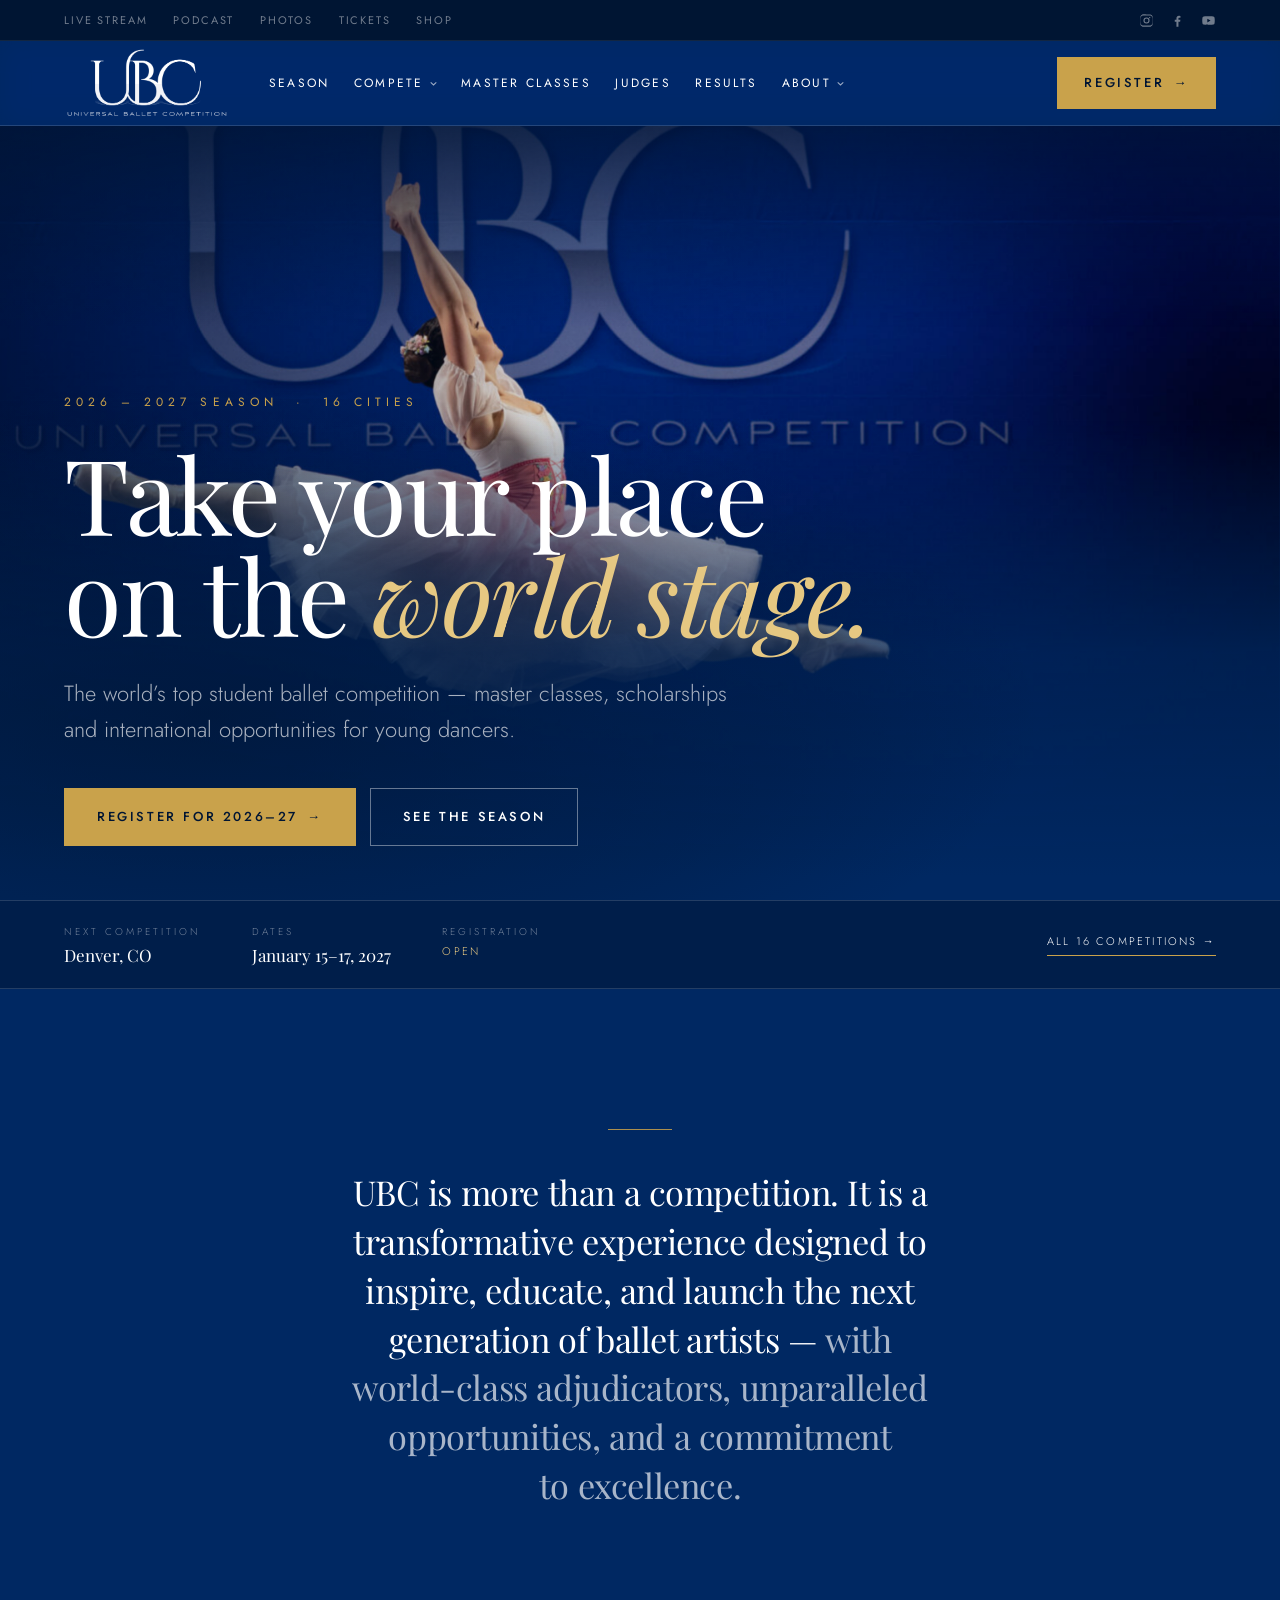
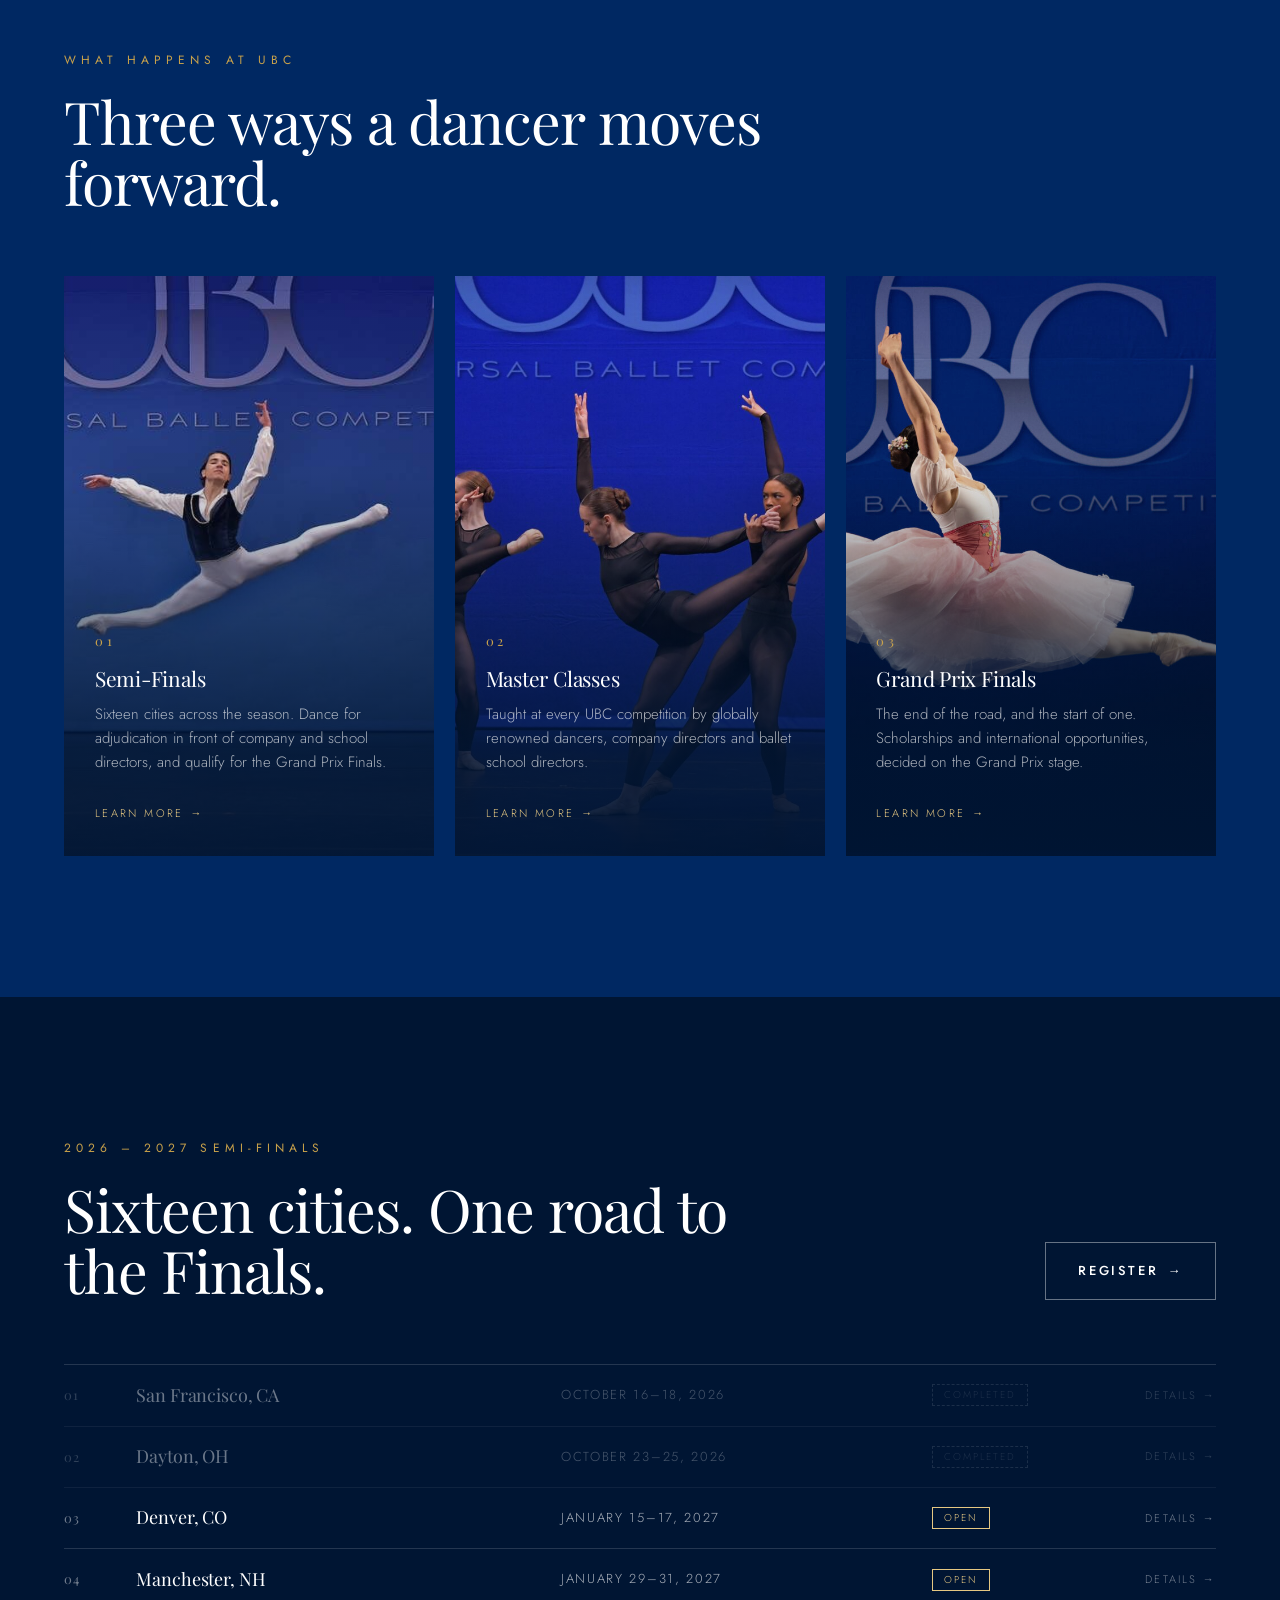
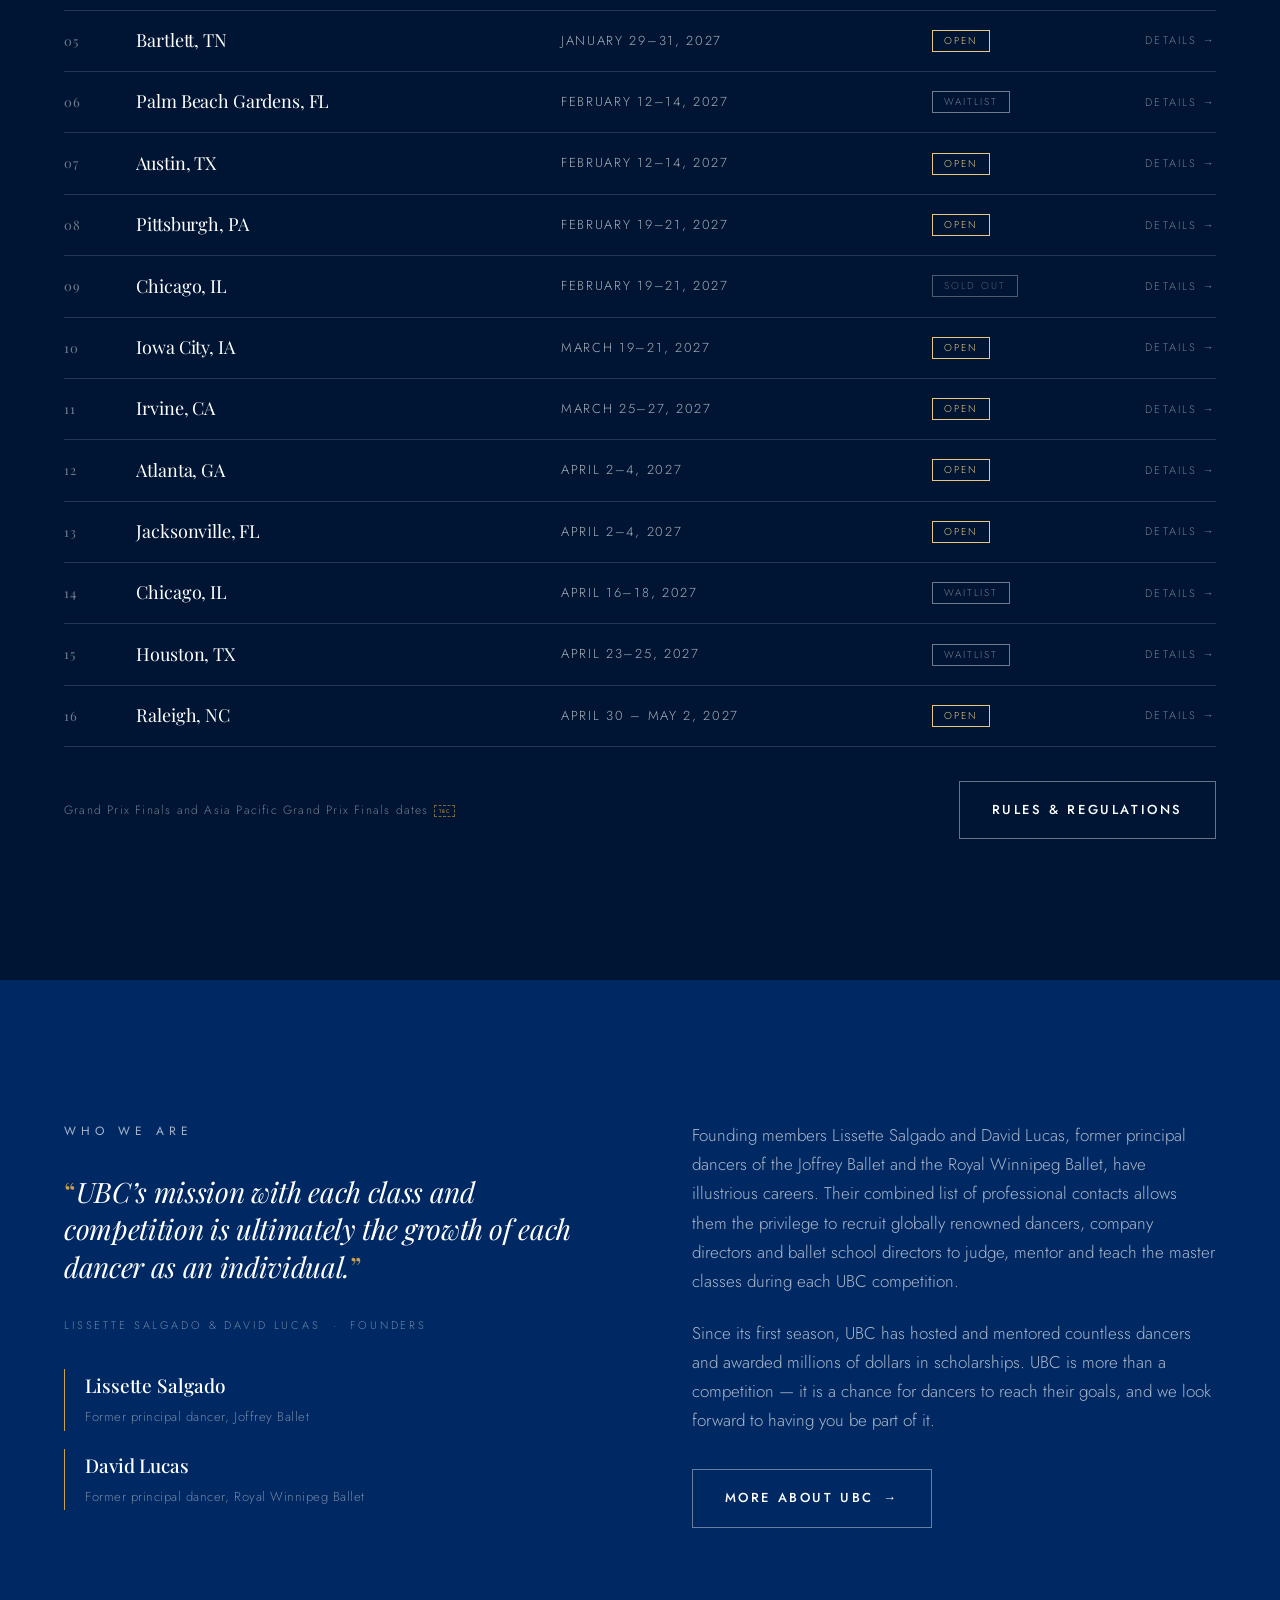
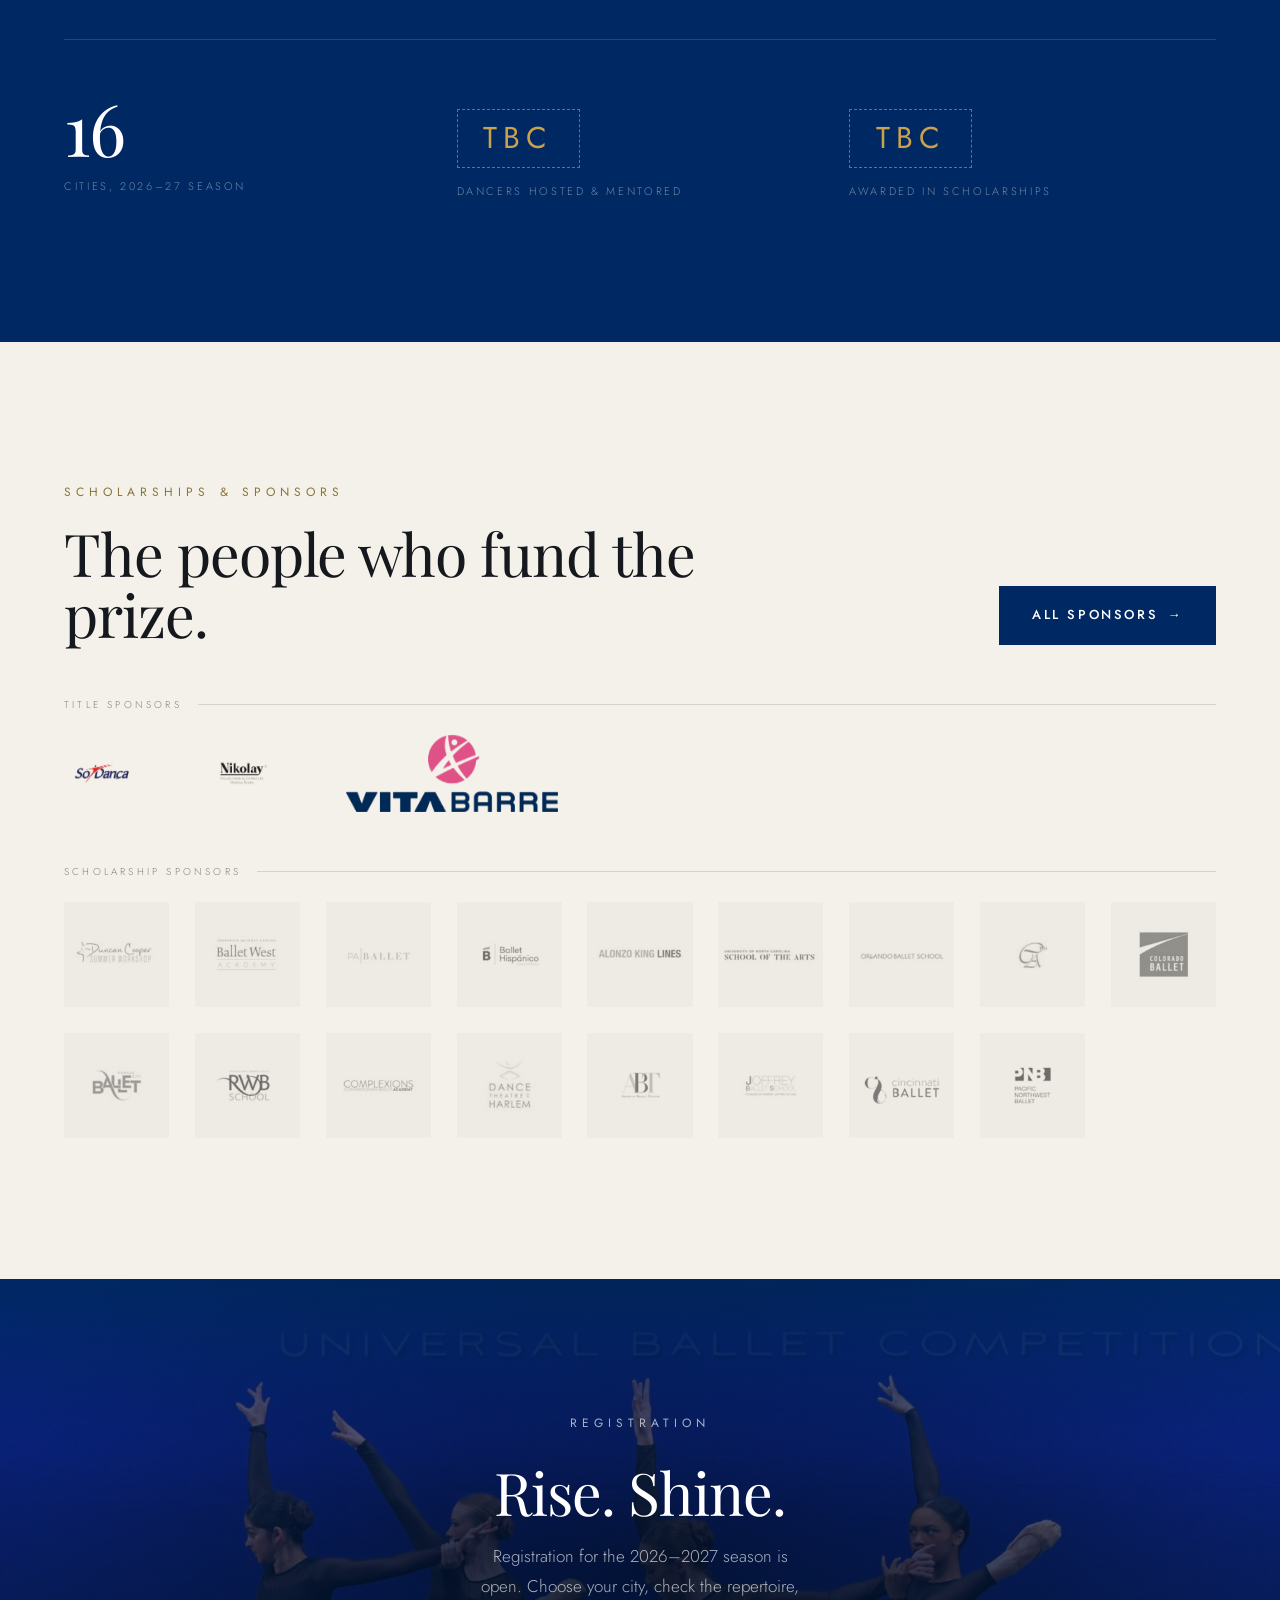
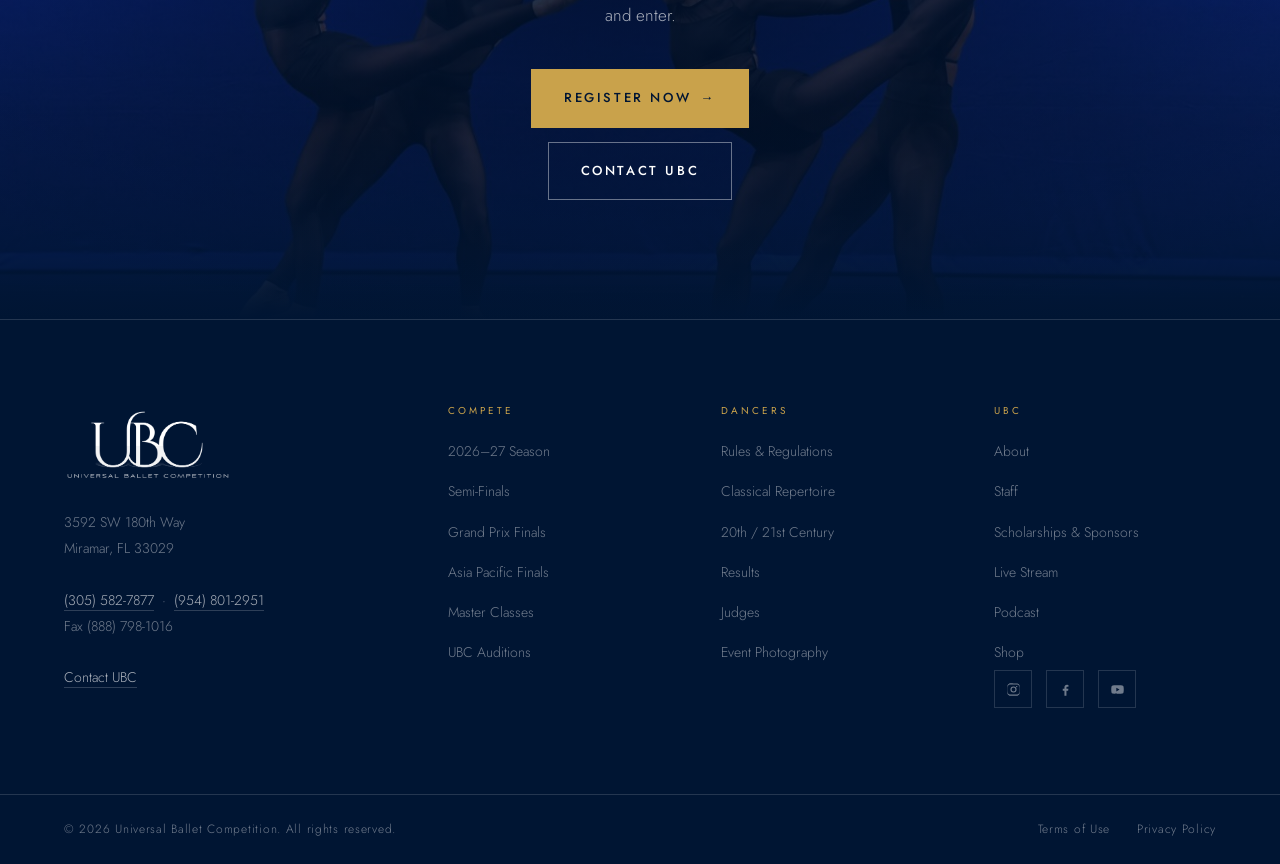
==== index.html @ 2d4ae0b5 "Rebuild the UBC landing page as a navy-ground editorial study Ground the page in UBC's own #002862 s" ====
<!DOCTYPE html>
<html lang="en">
<head>
<meta charset="utf-8">
<meta name="viewport" content="width=device-width, initial-scale=1">
<title>Universal Ballet Competition — The World Stage, at Student Age</title>
<meta name="description" content="The world's top student ballet competition. Master classes, scholarships and international opportunities for young dancers. 16 cities, 2026–2027 season.">
<link rel="icon" href="assets/img/logo-blue.png">
<link rel="preconnect" href="https://fonts.googleapis.com">
<link rel="preconnect" href="https://fonts.gstatic.com" crossorigin>
<link href="https://fonts.googleapis.com/css2?family=Playfair+Display:ital,wght@0,400;0,500;0,600;1,400;1,500&family=Jost:wght@300;400;500&display=swap" rel="stylesheet">
<style>
/* ──────────────────────────────────────────────────────────────
   UNIVERSAL BALLET COMPETITION — landing page, redesign study
   Ground colour #002862 is measured from UBC's own assets:
   their markup, their OG image, and the logo PNG's own pixels.
   ────────────────────────────────────────────────────────────── */

:root{
  --navy:        #002862;   /* brand, measured */
  --navy-deep:   #001533;   /* scrims, footer */
  --navy-lift:   #06366f;   /* raised panels */
  --navy-line:   rgba(255,255,255,.14);
  --gold:        #c9a24b;
  --gold-bright: #e6c882;
  --paper:       #f4f1ea;
  --ink:         #15181d;
  --white:       #ffffff;
  --mist:        rgba(255,255,255,.66);
  --mist-dim:    rgba(255,255,255,.44);

  --display: "Playfair Display", Georgia, "Times New Roman", serif;
  --ui: "Jost", "Helvetica Neue", Arial, sans-serif;

  --gutter: clamp(20px, 5vw, 72px);
  --maxw: 1320px;
  --ease: cubic-bezier(.16,.68,.25,1);
}

*,*::before,*::after{ box-sizing:border-box; }
html{ scroll-behavior:smooth; -webkit-text-size-adjust:100%; }
body{
  margin:0;
  background:var(--navy);
  color:var(--white);
  font-family:var(--ui);
  font-weight:300;
  font-size:clamp(15px,.55vw + 13px,17px);
  line-height:1.72;
  -webkit-font-smoothing:antialiased;
  overflow-x:hidden;
}
img{ display:block; max-width:100%; }
a{ color:inherit; }

.wrap{ max-width:var(--maxw); margin-inline:auto; padding-inline:var(--gutter); }

.skip{
  position:absolute; left:-9999px; top:0; z-index:200;
  background:var(--gold); color:var(--navy-deep);
  padding:12px 20px; font:500 13px/1 var(--ui); letter-spacing:.14em; text-transform:uppercase;
}
.skip:focus{ left:12px; top:12px; }

/* ── shared type ─────────────────────────────────────────────── */
.eyebrow{
  font-family:var(--ui); font-weight:400;
  font-size:clamp(10px,.3vw + 9px,12px);
  letter-spacing:.42em; text-transform:uppercase;
  color:var(--gold); margin:0;
}
.eyebrow--mist{ color:var(--mist-dim); }

h1,h2,h3{ font-family:var(--display); font-weight:400; margin:0; }
h1{ font-size:clamp(44px,8.2vw,112px); line-height:.96; letter-spacing:-.022em; }
h2{ font-size:clamp(32px,4.6vw,62px); line-height:1.04; letter-spacing:-.018em; }
h3{ font-size:clamp(21px,1.6vw,28px); line-height:1.16; letter-spacing:-.01em; }

.lede{
  font-size:clamp(17px,.85vw + 14px,22px); line-height:1.6;
  color:var(--mist); font-weight:300; max-width:54ch;
}
.rule{ height:1px; background:var(--gold); width:64px; border:0; margin:0; opacity:.85; }

/* ── buttons ─────────────────────────────────────────────────── */
.btn{
  display:inline-flex; align-items:center; gap:.7em;
  font-family:var(--ui); font-weight:500;
  font-size:clamp(11px,.25vw + 10px,13px);
  letter-spacing:.2em; text-transform:uppercase;
  padding:17px 32px; text-decoration:none;
  border:1px solid transparent; border-radius:0;
  transition:background .4s var(--ease), color .4s var(--ease),
             border-color .4s var(--ease), transform .4s var(--ease);
}
.btn--gold{ background:var(--gold); color:var(--navy-deep); border-color:var(--gold); }
.btn--gold:hover{ background:var(--gold-bright); border-color:var(--gold-bright); transform:translateY(-2px); }
.btn--ghost{ background:transparent; color:var(--white); border-color:rgba(255,255,255,.4); }
.btn--ghost:hover{ border-color:var(--white); background:rgba(255,255,255,.07); transform:translateY(-2px); }
.btn--dark{ background:var(--navy); color:var(--white); border-color:var(--navy); }
.btn--dark:hover{ background:var(--navy-lift); border-color:var(--navy-lift); transform:translateY(-2px); }
.btn .arr{ transition:transform .4s var(--ease); }
.btn:hover .arr{ transform:translateX(5px); }

:focus-visible{ outline:2px solid var(--gold-bright); outline-offset:3px; }

/* ── TBC chip: an honest placeholder, not invented data ──────── */
.tbc{
  display:inline-block; font-family:var(--ui); font-weight:400;
  font-size:.42em; letter-spacing:.2em; text-transform:uppercase;
  color:var(--gold); border:1px dashed rgba(201,162,75,.6);
  padding:.45em .85em; vertical-align:middle; line-height:1;
}

/* ══ UTILITY BAR ═════════════════════════════════════════════ */
.utility{
  background:var(--navy-deep);
  border-bottom:1px solid rgba(255,255,255,.07);
  font-size:11px; letter-spacing:.17em; text-transform:uppercase; font-weight:400;
  position:relative; z-index:60;
}
.utility .wrap{ display:flex; align-items:center; justify-content:space-between; gap:18px; min-height:40px; }
.utility ul{ display:flex; gap:clamp(14px,2vw,30px); list-style:none; margin:0; padding:0; flex-wrap:wrap; }
.utility a{ color:var(--mist-dim); text-decoration:none; transition:color .3s var(--ease); }
.utility a:hover{ color:var(--gold); }
.utility .socials{ display:flex; gap:16px; }
.utility .socials a{ display:grid; place-items:center; }
.utility svg{ width:15px; height:15px; fill:currentColor; }

/* ══ PRIMARY NAV ═════════════════════════════════════════════ */
.nav{
  position:sticky; top:0; z-index:50;
  background:rgba(0,40,98,.78);
  backdrop-filter:saturate(1.6) blur(14px);
  -webkit-backdrop-filter:saturate(1.6) blur(14px);
  border-bottom:1px solid var(--navy-line);
  transition:background .4s var(--ease), border-color .4s var(--ease);
}
.nav.is-stuck{ background:rgba(0,21,51,.94); }
.nav .wrap{ display:flex; align-items:center; gap:clamp(18px,3vw,48px); min-height:84px; transition:min-height .4s var(--ease); }
.nav.is-stuck .wrap{ min-height:68px; }
.brand{ display:block; flex:0 0 auto; }
.brand img{ width:clamp(130px,13vw,188px); height:auto; transition:width .4s var(--ease); }
.nav.is-stuck .brand img{ width:clamp(116px,10.5vw,152px); }

.menu{ display:flex; align-items:center; gap:clamp(12px,1.9vw,34px); list-style:none; margin:0 auto 0 0; padding:0; }
.menu > li{ position:relative; }
.menu > li > a{
  display:flex; align-items:center; gap:.5em;
  text-decoration:none; color:var(--white);
  font-size:12px; letter-spacing:.19em; text-transform:uppercase; font-weight:400;
  padding:12px 0; white-space:nowrap;
  transition:color .3s var(--ease);
}
.menu > li > a::after{
  content:""; position:absolute; left:0; right:0; bottom:4px; height:1px;
  background:var(--gold); transform:scaleX(0); transform-origin:left;
  transition:transform .42s var(--ease);
}
.menu > li:hover > a, .menu > li:focus-within > a{ color:var(--gold-bright); }
.menu > li:hover > a::after, .menu > li:focus-within > a::after{ transform:scaleX(1); }
.caret{ width:7px; height:7px; fill:none; stroke:currentColor; stroke-width:1.6; opacity:.6; transition:transform .3s var(--ease); }
.menu > li:hover .caret{ transform:rotate(180deg); }

/* dropdown — columns, so the hierarchy is visible instead of stacked */
.drop{
  position:absolute; top:100%; left:-26px; min-width:264px;
  background:var(--navy-deep);
  border:1px solid var(--navy-line); border-top:2px solid var(--gold);
  padding:12px 0; list-style:none; margin:0;
  opacity:0; visibility:hidden; transform:translateY(8px);
  transition:opacity .3s var(--ease), transform .3s var(--ease), visibility .3s;
  box-shadow:0 26px 60px rgba(0,8,22,.55);
}
.menu > li:hover .drop, .menu > li:focus-within .drop{ opacity:1; visibility:visible; transform:translateY(0); }
.drop a{
  display:block; padding:11px 26px; text-decoration:none; color:var(--mist);
  font-size:13px; letter-spacing:.06em; line-height:1.3;
  border-left:2px solid transparent;
  transition:color .25s var(--ease), border-color .25s var(--ease), background .25s var(--ease);
}
.drop a:hover{ color:var(--white); border-left-color:var(--gold); background:rgba(255,255,255,.04); }
.drop .drop-head{
  display:block; padding:6px 26px 9px; font-size:10px; letter-spacing:.26em;
  text-transform:uppercase; color:var(--gold); opacity:.8;
}
.nav .btn{ flex:0 0 auto; padding:14px 26px; }
.menu-cta{ display:none; }

.burger{
  display:none; background:none; border:1px solid var(--navy-line);
  width:46px; height:46px; cursor:pointer; padding:0;
  place-items:center; flex:0 0 auto; margin-left:auto;
}
.burger span{ display:block; width:20px; height:1px; background:var(--white); position:relative; transition:background .3s; }
.burger span::before,.burger span::after{
  content:""; position:absolute; left:0; width:20px; height:1px; background:var(--white);
  transition:transform .36s var(--ease), top .3s var(--ease);
}
.burger span::before{ top:-6px; } .burger span::after{ top:6px; }
.burger[aria-expanded="true"] span{ background:transparent; }
.burger[aria-expanded="true"] span::before{ top:0; transform:rotate(45deg); }
.burger[aria-expanded="true"] span::after{ top:0; transform:rotate(-45deg); }

/* ══ HERO ════════════════════════════════════════════════════ */
.hero{ position:relative; isolation:isolate; min-height:clamp(560px,86svh,940px); display:flex; align-items:flex-end; }
.hero__media{ position:absolute; inset:0; z-index:-2; overflow:hidden; background:var(--navy); }
.hero__media img{
  width:100%; height:100%; object-fit:cover; object-position:48% 34%;
  transform:scale(1.045); animation:drift 26s var(--ease) forwards;
}
@keyframes drift{ to{ transform:scale(1); } }
/* the scrim resolves to exactly the page ground, so the photograph
   does not sit ON the page — the page is the backdrop in the photograph */
.hero__scrim{
  position:absolute; inset:0; z-index:-1;
  background:
    radial-gradient(86% 56% at 16% 76%, rgba(0,18,44,.58) 0%, rgba(0,18,44,.22) 54%, transparent 76%),
    linear-gradient(to bottom, rgba(0,21,51,.72) 0%, rgba(0,21,51,0) 26%),
    linear-gradient(to bottom, rgba(0,40,98,0) 38%, rgba(0,40,98,.76) 68%, var(--navy) 97%),
    linear-gradient(to right, rgba(0,21,51,.62) 0%, rgba(0,40,98,.14) 44%, rgba(0,40,98,0) 62%);
}
.hero__inner{ width:100%; padding-block:clamp(60px,11vh,130px) clamp(34px,6vh,62px); }
.hero h1{ margin:.28em 0 0; max-width:15ch; text-wrap:balance; }
.hero h1 em{ font-style:italic; color:var(--gold-bright); }
.hero .lede{ margin:1.5em 0 0; }
.hero__cta{ display:flex; flex-wrap:wrap; gap:14px; margin-top:2.4em; }

/* ── NEXT UP band: derived from the schedule, so it cannot go stale ── */
.nextup{ border-top:1px solid var(--navy-line); border-bottom:1px solid var(--navy-line); background:rgba(0,21,51,.5); }
.nextup .wrap{ display:flex; align-items:center; flex-wrap:wrap; gap:clamp(18px,4vw,56px); padding-block:22px; }
.nextup dl{ display:flex; flex-wrap:wrap; gap:clamp(18px,4vw,56px); margin:0; flex:1 1 auto; }
.nextup div{ min-width:0; }
.nextup dt{ font-size:10px; letter-spacing:.3em; text-transform:uppercase; color:var(--mist-dim); margin-bottom:5px; }
.nextup dd{ margin:0; font-family:var(--display); font-size:clamp(17px,1.3vw,22px); line-height:1.2; }
.nextup .status{ font-family:var(--ui); font-size:11px; letter-spacing:.2em; text-transform:uppercase; }
.nextup .status.open{ color:var(--gold-bright); }
.nextup .status.live{ color:#7fe0a8; }
.nextup a.more{
  font-size:11px; letter-spacing:.2em; text-transform:uppercase; color:var(--white);
  text-decoration:none; border-bottom:1px solid var(--gold); padding-bottom:4px; white-space:nowrap;
  transition:color .3s var(--ease);
}
.nextup a.more:hover{ color:var(--gold-bright); }
.pulse{
  display:inline-block; width:7px; height:7px; border-radius:50%; background:#7fe0a8;
  margin-right:.6em; vertical-align:middle; animation:pulse 2.1s ease-in-out infinite;
}
@keyframes pulse{ 0%,100%{ opacity:1; transform:scale(1);} 50%{ opacity:.35; transform:scale(.72);} }

/* ══ SECTIONS ════════════════════════════════════════════════ */
section{ position:relative; }
[data-shot],[id]{ scroll-margin-top:96px; }
.pad{ padding-block:clamp(72px,11vw,150px); }
.sechead{ display:flex; align-items:flex-end; justify-content:space-between; gap:40px; flex-wrap:wrap; margin-bottom:clamp(38px,5vw,70px); }
.sechead h2{ max-width:20ch; }
.sechead .eyebrow{ margin-bottom:1.6em; }

/* STATEMENT */
.statement{ text-align:center; }
.statement .inner{ max-width:62ch; margin-inline:auto; }
.statement .rule{ margin-inline:auto; margin-bottom:38px; }
.statement p{
  font-family:var(--display); font-weight:400;
  font-size:clamp(21px,1.9vw + 10px,38px); line-height:1.42; letter-spacing:-.012em;
  color:var(--white); margin:0; text-wrap:pretty;
}
.statement p .dim{ color:var(--mist); }

/* PILLARS */
.pillars .grid{ display:grid; grid-template-columns:repeat(3,1fr); gap:clamp(14px,1.6vw,26px); }
.pillar{
  position:relative; display:flex; flex-direction:column; justify-content:flex-end;
  min-height:clamp(400px,46vw,580px); overflow:hidden; text-decoration:none; color:var(--white);
  background:var(--navy-deep);
}
.pillar img{
  position:absolute; inset:0; width:100%; height:100%; object-fit:cover;
  transition:transform 1.1s var(--ease), filter 1.1s var(--ease);
  filter:saturate(.92);
}
.pillar::after{
  content:""; position:absolute; inset:0;
  background:linear-gradient(to bottom, rgba(0,21,51,.1) 0%, rgba(0,21,51,.1) 34%, rgba(0,21,51,.86) 82%, rgba(0,21,51,.96) 100%);
  transition:opacity .9s var(--ease);
}
.pillar:hover img{ transform:scale(1.06); filter:saturate(1.05); }
.pillar__body{ position:relative; z-index:2; padding:clamp(24px,2.4vw,38px); }
.pillar__num{
  font-family:var(--display); font-size:13px; letter-spacing:.3em; color:var(--gold);
  display:block; margin-bottom:14px;
}
.pillar h3{ text-transform:none; }
.pillar p{ color:var(--mist); font-size:15px; line-height:1.6; margin:.75em 0 1.5em; max-width:34ch; }
.pillar .go{
  display:inline-flex; align-items:center; gap:.6em;
  font-size:11px; letter-spacing:.22em; text-transform:uppercase; color:var(--gold-bright);
}
.pillar .go .arr{ transition:transform .4s var(--ease); }
.pillar:hover .go .arr{ transform:translateX(6px); }
.pillar__edge{ position:absolute; left:0; right:0; bottom:0; height:2px; background:var(--gold); transform:scaleX(0); transform-origin:left; transition:transform .6s var(--ease); z-index:3; }
.pillar:hover .pillar__edge{ transform:scaleX(1); }

/* SEASON TABLE */
.season{ background:var(--navy-deep); }
.season__list{ border-top:1px solid var(--navy-line); }
.ev{
  display:grid;
  grid-template-columns:52px minmax(0,1.5fr) minmax(0,1.3fr) 152px 112px;
  align-items:center; gap:clamp(10px,1.6vw,26px);
  padding:19px 0; border-bottom:1px solid var(--navy-line);
  text-decoration:none; color:var(--white);
  transition:background .35s var(--ease), padding-inline .35s var(--ease);
}
.ev:hover{ background:rgba(255,255,255,.045); padding-inline:16px; }
.ev__n{ font-family:var(--display); font-size:13px; color:var(--mist-dim); letter-spacing:.08em; }
.ev__city{ font-family:var(--display); font-size:clamp(18px,1.35vw,25px); line-height:1.2; letter-spacing:-.008em; }
.ev__city .st{ font-family:var(--ui); font-size:.56em; letter-spacing:.2em; color:var(--mist-dim); margin-left:.7em; text-transform:uppercase; }
.ev__date{ font-size:13px; letter-spacing:.13em; text-transform:uppercase; color:var(--mist); }
.ev__tag{ font-size:10px; letter-spacing:.2em; text-transform:uppercase; }
.tag{ display:inline-block; padding:5px 11px; border:1px solid currentColor; line-height:1; white-space:nowrap; }
.tag.open{ color:var(--gold-bright); }
.tag.wait{ color:var(--mist-dim); }
.tag.sold{ color:rgba(255,255,255,.3); }
.tag.live{ color:#7fe0a8; border-color:#7fe0a8; }
.tag.done{ color:rgba(255,255,255,.26); border-style:dashed; }
.ev__go{ text-align:right; font-size:11px; letter-spacing:.2em; text-transform:uppercase; color:var(--mist-dim); transition:color .3s var(--ease); }
.ev:hover .ev__go{ color:var(--gold-bright); }
.ev.is-past{ opacity:.42; }
.ev.is-past:hover{ opacity:.7; }
.ev.is-live{ background:rgba(127,224,168,.06); box-shadow:inset 3px 0 0 #7fe0a8; padding-inline:16px; }
.season__foot{ display:flex; justify-content:space-between; gap:24px; flex-wrap:wrap; align-items:center; margin-top:34px; }
.season__note{ font-size:12px; letter-spacing:.1em; color:var(--mist-dim); }

/* FOUNDERS + RECORD */
.founders .cols{ display:grid; grid-template-columns:1.05fr 1fr; gap:clamp(36px,6vw,92px); align-items:start; }
.founders blockquote{
  margin:0; font-family:var(--display); font-style:italic; font-weight:400;
  font-size:clamp(23px,2.2vw,36px); line-height:1.34; letter-spacing:-.012em;
}
.founders blockquote .mark{ color:var(--gold); font-style:normal; }
.founders .by{ margin-top:30px; font-size:11px; letter-spacing:.26em; text-transform:uppercase; color:var(--mist-dim); }
.founders p{ color:var(--mist); margin:0 0 1.3em; }
.names{ display:grid; gap:18px; margin:34px 0 0; padding:0; list-style:none; }
.names li{ border-left:1px solid var(--gold); padding-left:20px; }
.names strong{ display:block; font-family:var(--display); font-weight:500; font-size:19px; letter-spacing:-.005em; }
.names span{ font-size:13px; color:var(--mist-dim); letter-spacing:.04em; }

.record{ display:grid; grid-template-columns:repeat(3,1fr); gap:clamp(14px,2vw,32px); margin-top:clamp(56px,7vw,96px); border-top:1px solid var(--navy-line); padding-top:clamp(36px,4vw,56px); }
.stat .n{ font-family:var(--display); font-size:clamp(42px,5.6vw,80px); line-height:1; letter-spacing:-.03em; display:block; }
.stat .l{ display:block; margin-top:14px; font-size:11px; letter-spacing:.24em; text-transform:uppercase; color:var(--mist-dim); }

/* SPONSORS — the one light band. Sponsor logos are drawn for light
   grounds (UBC's own file is named "LightBkgd"), and the page needs a breath. */
.sponsors{ background:var(--paper); color:var(--ink); }
.sponsors .eyebrow{ color:#8a7437; }
.sponsors h2{ color:var(--ink); }
.sponsors .rule{ background:#b99a4e; }
.tier{ margin-top:clamp(34px,4vw,54px); }
.tier__label{ font-size:10px; letter-spacing:.32em; text-transform:uppercase; color:rgba(21,24,29,.5); margin-bottom:22px; display:flex; align-items:center; gap:16px; }
.tier__label::after{ content:""; flex:1; height:1px; background:rgba(21,24,29,.14); }
.title-row{ display:flex; flex-wrap:wrap; align-items:center; gap:clamp(28px,5vw,70px); }
.title-row img{ height:clamp(58px,6vw,86px); width:auto; object-fit:contain; mix-blend-mode:multiply; }
.sch-grid{ display:grid; grid-template-columns:repeat(auto-fill,minmax(104px,1fr)); gap:clamp(14px,2vw,30px); align-items:center; }
.sch-grid img{
  width:100%; height:auto; aspect-ratio:1; object-fit:contain;
  filter:grayscale(1) contrast(.92); opacity:.58; mix-blend-mode:multiply;
  transition:filter .45s var(--ease), opacity .45s var(--ease), transform .45s var(--ease);
}
.sch-grid img:hover{ filter:none; opacity:1; transform:scale(1.05); }

/* CLOSING CTA */
.close{ position:relative; isolation:isolate; min-height:clamp(420px,56vw,640px); display:grid; place-items:center; text-align:center; overflow:hidden; }
.close img{ position:absolute; inset:0; width:100%; height:100%; object-fit:cover; object-position:50% 34%; z-index:-2; }
.close::before{
  content:""; position:absolute; inset:0; z-index:-1;
  background:
    radial-gradient(70% 58% at 50% 46%, rgba(0,13,33,.72) 0%, rgba(0,13,33,.2) 68%, transparent 100%),
    linear-gradient(to bottom, var(--navy) 0%, rgba(0,40,98,.52) 26%, rgba(0,21,51,.74) 70%, var(--navy-deep) 100%);
}
.close .inner{ padding:clamp(60px,9vw,110px) var(--gutter); max-width:46ch; }
.close h2{ margin:.3em 0 0; }
.close p{ color:var(--mist); margin:1.2em auto 2.3em; }
.close .btns{ display:flex; gap:14px; justify-content:center; flex-wrap:wrap; }

/* FOOTER */
footer{ background:var(--navy-deep); border-top:1px solid var(--navy-line); }
.foot{ display:grid; grid-template-columns:1.5fr repeat(3,1fr); gap:clamp(28px,4vw,56px); padding-block:clamp(56px,7vw,86px); }
.foot img.mark{ width:168px; margin-bottom:26px; }
.foot address{ font-style:normal; color:var(--mist-dim); font-size:14px; line-height:1.85; }
.foot address a{ color:var(--mist); text-decoration:none; border-bottom:1px solid rgba(255,255,255,.18); }
.foot address a:hover{ color:var(--gold-bright); border-color:var(--gold); }
.foot h4{ font:400 10px/1 var(--ui); letter-spacing:.3em; text-transform:uppercase; color:var(--gold); margin:0 0 20px; }
.foot ul{ list-style:none; margin:0; padding:0; display:grid; gap:11px; }
.foot ul a{ color:var(--mist-dim); text-decoration:none; font-size:14px; transition:color .3s var(--ease); }
.foot ul a:hover{ color:var(--white); }
.foot .socials{ display:flex; gap:14px; margin-top:4px; }
.foot .socials a{ width:38px; height:38px; border:1px solid var(--navy-line); display:grid; place-items:center; color:var(--mist-dim); transition:border-color .3s var(--ease), color .3s var(--ease); }
.foot .socials a:hover{ border-color:var(--gold); color:var(--gold-bright); }
.foot .socials svg{ width:15px; height:15px; fill:currentColor; }
.legal{ border-top:1px solid var(--navy-line); display:flex; justify-content:space-between; gap:20px; flex-wrap:wrap; padding-block:24px; font-size:12px; color:var(--mist-dim); letter-spacing:.06em; }
.legal a{ color:var(--mist-dim); text-decoration:none; margin-left:22px; }
.legal a:hover{ color:var(--white); }

/* ── reveal ──────────────────────────────────────────────────── */
.rv{ opacity:0; transform:translateY(26px); transition:opacity 1s var(--ease), transform 1s var(--ease); }
.rv.in{ opacity:1; transform:none; }

/* ── responsive ──────────────────────────────────────────────── */
@media (max-width:1080px){
  .pillars .grid{ grid-template-columns:1fr 1fr; }
  .pillars .grid > :last-child{ grid-column:1/-1; min-height:360px; }
  .founders .cols{ grid-template-columns:1fr; }
  .foot{ grid-template-columns:1fr 1fr; }
}
@media (max-width:900px){
  /* backdrop-filter makes .nav a containing block for fixed children,
     which collapses the drawer to the nav's own box. Solid bar instead. */
  .nav{ backdrop-filter:none; -webkit-backdrop-filter:none; background:rgba(0,21,51,.96); }
  .burger{ display:grid; }
  .nav .menu{
    position:fixed; inset:0 0 0 auto; width:min(360px,86vw);
    background:var(--navy-deep); border-left:1px solid var(--navy-line);
    flex-direction:column; align-items:stretch; gap:0; margin:0;
    padding:104px 30px 40px; overflow-y:auto;
    transform:translateX(100%); transition:transform .5s var(--ease);
    box-shadow:-30px 0 70px rgba(0,8,22,.5);
  }
  .nav .menu.open{ transform:none; }
  .menu > li > a{ padding:15px 0; border-bottom:1px solid rgba(255,255,255,.08); font-size:14px; }
  .menu > li > a::after{ display:none; }
  .caret{ display:none; }
  .drop{
    position:static; opacity:1; visibility:visible; transform:none; min-width:0;
    background:transparent; border:0; border-left:1px solid var(--gold);
    margin:10px 0 14px 4px; padding:0 0 0 16px; box-shadow:none;
  }
  .drop a{ padding:8px 0; font-size:13px; border-left:0; }
  .drop a:hover{ background:none; }
  .drop .drop-head{ display:none; }
  .nav > .wrap > .btn{ display:none; }
  .menu-cta{ display:block; margin-bottom:22px; }
  .menu-cta .btn{ width:100%; justify-content:center; }
  .menu-cta > a::after{ display:none; }
  .ev{ grid-template-columns:28px minmax(0,1fr) 132px; row-gap:6px; }
  .ev__n{ grid-row:1; font-size:11px; }
  .ev__date{ grid-column:2/4; grid-row:2; }
  .ev__go{ display:none; }
  .ev:hover{ padding-inline:0; }
}
@media (max-width:680px){
  .hero__media img{ object-position:34% 26%; }
  .pillars .grid{ grid-template-columns:1fr; }
  .pillars .grid > :last-child{ grid-column:auto; }
  .record{ grid-template-columns:1fr; gap:34px; }
  .foot{ grid-template-columns:1fr; }
  .utility .wrap{ gap:12px; }
  .utility ul{ flex-wrap:nowrap; overflow-x:auto; scrollbar-width:none; }
  .utility ul::-webkit-scrollbar{ display:none; }
  .utility li{ flex:0 0 auto; }
  .hero__cta .btn{ flex:1 1 100%; justify-content:center; }
}
@media (prefers-reduced-motion:reduce){
  *,*::before,*::after{ animation-duration:.001ms!important; animation-iteration-count:1!important; transition-duration:.001ms!important; }
  html{ scroll-behavior:auto; }
  .rv{ opacity:1; transform:none; }
  .hero__media img{ transform:none; }
}
</style>
</head>
<body>
<a class="skip" href="#main">Skip to content</a>

<!-- ══ UTILITY BAR ═══════════════════════════════════════════ -->
<div class="utility">
  <div class="wrap">
    <ul>
      <li><a href="https://universalballetcompetition.com/live-stream/">Live Stream</a></li>
      <li><a href="https://universalballetcompetition.com/podcast/">Podcast</a></li>
      <li><a href="https://www.onestopdanceshop.com/ubc/">Photos</a></li>
      <li><a href="https://www.onestopdanceshop.com/tickets/?competition=ubc">Tickets</a></li>
      <li><a href="https://www.sodanca.com/pages/ubc-sdplus">Shop</a></li>
    </ul>
    <div class="socials">
      <a href="https://www.instagram.com/universalballetcompetition/" aria-label="Instagram"><svg viewBox="0 0 24 24"><path d="M12 2.2c3.2 0 3.6 0 4.9.07 1.2.05 1.8.25 2.2.42.6.22 1 .49 1.4.9.4.4.68.8.9 1.4.17.4.37 1 .42 2.2.06 1.3.07 1.7.07 4.9s0 3.6-.07 4.9c-.05 1.2-.25 1.8-.42 2.2a3.8 3.8 0 0 1-.9 1.4c-.4.4-.8.68-1.4.9-.4.17-1 .37-2.2.42-1.3.06-1.7.07-4.9.07s-3.6 0-4.9-.07c-1.2-.05-1.8-.25-2.2-.42a3.8 3.8 0 0 1-1.4-.9 3.8 3.8 0 0 1-.9-1.4c-.17-.4-.37-1-.42-2.2C2.2 15.6 2.2 15.2 2.2 12s0-3.6.07-4.9c.05-1.2.25-1.8.42-2.2.22-.6.49-1 .9-1.4.4-.4.8-.68 1.4-.9.4-.17 1-.37 2.2-.42C8.4 2.2 8.8 2.2 12 2.2Zm0 1.8c-3.1 0-3.5 0-4.8.07-1.1.05-1.7.24-2.1.4-.5.2-.9.44-1.3.84-.4.4-.64.8-.84 1.3-.16.4-.35 1-.4 2.1C2.5 9.9 2.5 10.3 2.5 12s0 2.1.07 3.3c.05 1.1.24 1.7.4 2.1.2.5.44.9.84 1.3.4.4.8.64 1.3.84.4.16 1 .35 2.1.4 1.2.06 1.6.07 4.8.07s3.5 0 4.8-.07c1.1-.05 1.7-.24 2.1-.4.5-.2.9-.44 1.3-.84.4-.4.64-.8.84-1.3.16-.4.35-1 .4-2.1.06-1.2.07-1.6.07-3.3s0-2.1-.07-3.3c-.05-1.1-.24-1.7-.4-2.1-.2-.5-.44-.9-.84-1.3-.4-.4-.8-.64-1.3-.84-.4-.16-1-.35-2.1-.4C15.5 4 15.1 4 12 4Zm0 3.1a4.9 4.9 0 1 1 0 9.8 4.9 4.9 0 0 1 0-9.8Zm0 1.8a3.1 3.1 0 1 0 0 6.2 3.1 3.1 0 0 0 0-6.2Zm5.1-.4a1.15 1.15 0 1 1 0-2.3 1.15 1.15 0 0 1 0 2.3Z"/></svg></a>
      <a href="https://www.facebook.com/universalballetcompetition" aria-label="Facebook"><svg viewBox="0 0 24 24"><path d="M13.5 22v-8h2.7l.4-3.1h-3.1V8.9c0-.9.25-1.5 1.55-1.5h1.65V4.6A22 22 0 0 0 14.3 4.5c-2.4 0-4 1.45-4 4.1v2.3H7.6V14h2.7v8Z"/></svg></a>
      <a href="https://www.youtube.com/@universalballetcompetition" aria-label="YouTube"><svg viewBox="0 0 24 24"><path d="M21.6 7.2a2.5 2.5 0 0 0-1.76-1.77C18.25 5 12 5 12 5s-6.25 0-7.84.43A2.5 2.5 0 0 0 2.4 7.2 26 26 0 0 0 2 12a26 26 0 0 0 .4 4.8 2.5 2.5 0 0 0 1.76 1.77C5.75 19 12 19 12 19s6.25 0 7.84-.43a2.5 2.5 0 0 0 1.76-1.77A26 26 0 0 0 22 12a26 26 0 0 0-.4-4.8ZM10.1 15V9l5.2 3Z"/></svg></a>
    </div>
  </div>
</div>

<!-- ══ PRIMARY NAV ═══════════════════════════════════════════ -->
<header class="nav" id="nav">
  <div class="wrap">
    <a class="brand" href="/" aria-label="Universal Ballet Competition — home">
      <img src="assets/img/logo-full.png" alt="Universal Ballet Competition" width="2000" height="929">
    </a>

    <ul class="menu" id="menu">
      <li class="menu-cta"><a class="btn btn--gold" href="https://reg.universalballetcompetition.com/">Register for 2026&ndash;27 <span class="arr">&rarr;</span></a></li>
      <li><a href="#season">Season</a></li>
      <li>
        <a href="https://universalballetcompetition.com/semi-finals/">Compete <svg class="caret" viewBox="0 0 10 10"><path d="M1 3.5 5 7l4-3.5"/></svg></a>
        <ul class="drop">
          <li><span class="drop-head">The season</span></li>
          <li><a href="https://universalballetcompetition.com/semi-finals/">Semi-Finals</a></li>
          <li><a href="https://universalballetcompetition.com/grand-prix/">Grand Prix Finals</a></li>
          <li><a href="https://universalballetcompetition.com/asia-pacific-grand-prix-finals/">Asia Pacific Grand Prix Finals</a></li>
          <li><a href="https://www.universalballetcomp.com/grandprix/home.php">International Qualification</a></li>
          <li><span class="drop-head">Before you enter</span></li>
          <li><a href="https://universalballetcompetition.com/rules-and-regulations/">Rules &amp; Regulations</a></li>
          <li><a href="https://universalballetcompetition.com/classical-repertoire/">Classical Repertoire</a></li>
          <li><a href="https://universalballetcompetition.com/20th-21st-century-repertoire/">20th / 21st Century Repertoire</a></li>
        </ul>
      </li>
      <li><a href="https://universalballetcompetition.com/master-class/">Master Classes</a></li>
      <li><a href="https://universalballetcompetition.com/judges/">Judges</a></li>
      <li><a href="https://universalballetcompetition.com/results/">Results</a></li>
      <li>
        <a href="https://universalballetcompetition.com/about/">About <svg class="caret" viewBox="0 0 10 10"><path d="M1 3.5 5 7l4-3.5"/></svg></a>
        <ul class="drop">
          <li><a href="https://universalballetcompetition.com/about/">About UBC</a></li>
          <li><a href="https://universalballetcompetition.com/ubc-staff/">Staff</a></li>
          <li><a href="https://universalballetcompetition.com/sponsors/">Scholarships &amp; Sponsors</a></li>
          <li><a href="https://www.ubcauditions.com/home.php">UBC Auditions</a></li>
          <li><a href="https://universalballetcompetition.com/contact/">Contact</a></li>
        </ul>
      </li>
    </ul>

    <a class="btn btn--gold" href="https://reg.universalballetcompetition.com/">Register <span class="arr">&rarr;</span></a>
    <button class="burger" id="burger" aria-label="Menu" aria-expanded="false" aria-controls="menu"><span></span></button>
  </div>
</header>

<main id="main">

<!-- ══ HERO ══════════════════════════════════════════════════ -->
<section class="hero" data-shot="01-hero">
  <div class="hero__media">
    <img src="assets/img/hero-jete.jpg" alt="A dancer in a pink romantic tutu at the top of a grand jeté, against the Universal Ballet Competition backdrop." width="1536" height="1024" fetchpriority="high">
  </div>
  <div class="hero__scrim"></div>
  <div class="wrap hero__inner">
    <p class="eyebrow">2026 &ndash; 2027 Season &nbsp;·&nbsp; 16 Cities</p>
    <h1>Take your place on the <em>world stage.</em></h1>
    <p class="lede">The world&rsquo;s top student ballet competition &mdash; master classes, scholarships and international opportunities for young dancers.</p>
    <div class="hero__cta">
      <a class="btn btn--gold" href="https://reg.universalballetcompetition.com/">Register for 2026&ndash;27 <span class="arr">&rarr;</span></a>
      <a class="btn btn--ghost" href="#season">See the season</a>
    </div>
  </div>
</section>

<!-- NEXT UP — written by script from the schedule below, single source of truth -->
<div class="nextup" id="nextup" hidden>
  <div class="wrap">
    <dl>
      <div><dt id="nu-label">Next competition</dt><dd id="nu-city">&mdash;</dd></div>
      <div><dt>Dates</dt><dd id="nu-date">&mdash;</dd></div>
      <div><dt>Registration</dt><dd class="status" id="nu-status">&mdash;</dd></div>
    </dl>
    <a class="more" href="#season">All 16 competitions &rarr;</a>
  </div>
</div>

<!-- ══ STATEMENT ═════════════════════════════════════════════ -->
<section class="pad statement" data-shot="02-statement">
  <div class="wrap">
    <div class="inner rv">
      <hr class="rule">
      <p>UBC is more than a competition. It is a transformative experience designed to inspire, educate, and launch the next generation of ballet artists &mdash; <span class="dim">with world-class adjudicators, unparalleled opportunities, and a commitment to excellence.</span></p>
    </div>
  </div>
</section>

<!-- ══ PILLARS ═══════════════════════════════════════════════ -->
<section class="pad pillars" style="padding-top:0" data-shot="03-pillars">
  <div class="wrap">
    <div class="sechead rv">
      <div>
        <p class="eyebrow">What happens at UBC</p>
        <h2>Three ways a dancer moves forward.</h2>
      </div>
    </div>
    <div class="grid">

      <a class="pillar rv" href="https://universalballetcompetition.com/semi-finals/">
        <img src="assets/img/winner-male.jpg" alt="A young male dancer in a grand jeté during a UBC semi-final." loading="lazy">
        <div class="pillar__body">
          <span class="pillar__num">01</span>
          <h3>Semi-Finals</h3>
          <p>Sixteen cities across the season. Dance for adjudication in front of company and school directors, and qualify for the Grand Prix Finals.</p>
          <span class="go">Learn more <span class="arr">&rarr;</span></span>
        </div>
        <span class="pillar__edge"></span>
      </a>

      <a class="pillar rv" href="https://universalballetcompetition.com/master-class/">
        <img src="assets/img/ensemble.jpg" alt="Four dancers in black holding an arabesque together on the UBC stage." loading="lazy" style="object-position:62% 46%">
        <div class="pillar__body">
          <span class="pillar__num">02</span>
          <h3>Master Classes</h3>
          <p>Taught at every UBC competition by globally renowned dancers, company directors and ballet school directors.</p>
          <span class="go">Learn more <span class="arr">&rarr;</span></span>
        </div>
        <span class="pillar__edge"></span>
      </a>

      <a class="pillar rv" href="https://universalballetcompetition.com/grand-prix/">
        <img src="assets/img/hero-jete.jpg" alt="A dancer suspended mid-leap in a pink tutu at the Grand Prix Finals." loading="lazy" style="object-position:46% 42%">
        <div class="pillar__body">
          <span class="pillar__num">03</span>
          <h3>Grand Prix Finals</h3>
          <p>The end of the road, and the start of one. Scholarships and international opportunities, decided on the Grand Prix stage.</p>
          <span class="go">Learn more <span class="arr">&rarr;</span></span>
        </div>
        <span class="pillar__edge"></span>
      </a>

    </div>
  </div>
</section>

<!-- ══ SEASON ════════════════════════════════════════════════ -->
<section class="pad season" id="season" data-shot="04-season">
  <div class="wrap">
    <div class="sechead rv">
      <div>
        <p class="eyebrow">2026 &ndash; 2027 Semi-Finals</p>
        <h2>Sixteen cities. One road to the Finals.</h2>
      </div>
      <a class="btn btn--ghost" href="https://reg.universalballetcompetition.com/">Register <span class="arr">&rarr;</span></a>
    </div>

    <div class="season__list rv" id="sched">
      <!-- data-start / data-end drive the live / past states, so nothing here can go stale -->
      <a class="ev" href="https://universalballetcompetition.com/semi-finals/" data-start="2026-10-16" data-end="2026-10-18">
        <span class="ev__n">01</span><span class="ev__city">San Francisco, CA</span>
        <span class="ev__date">October 16&ndash;18, 2026</span><span class="ev__tag"></span><span class="ev__go">Details &rarr;</span></a>

      <a class="ev" href="https://universalballetcompetition.com/semi-finals/" data-start="2026-10-23" data-end="2026-10-25">
        <span class="ev__n">02</span><span class="ev__city">Dayton, OH</span>
        <span class="ev__date">October 23&ndash;25, 2026</span><span class="ev__tag"></span><span class="ev__go">Details &rarr;</span></a>

      <a class="ev" href="https://universalballetcompetition.com/semi-finals/" data-start="2027-01-15" data-end="2027-01-17">
        <span class="ev__n">03</span><span class="ev__city">Denver, CO</span>
        <span class="ev__date">January 15&ndash;17, 2027</span><span class="ev__tag"></span><span class="ev__go">Details &rarr;</span></a>

      <a class="ev" href="https://universalballetcompetition.com/semi-finals/" data-start="2027-01-29" data-end="2027-01-31">
        <span class="ev__n">04</span><span class="ev__city">Manchester, NH</span>
        <span class="ev__date">January 29&ndash;31, 2027</span><span class="ev__tag"></span><span class="ev__go">Details &rarr;</span></a>

      <a class="ev" href="https://universalballetcompetition.com/semi-finals/" data-start="2027-01-29" data-end="2027-01-31">
        <span class="ev__n">05</span><span class="ev__city">Bartlett, TN</span>
        <span class="ev__date">January 29&ndash;31, 2027</span><span class="ev__tag"></span><span class="ev__go">Details &rarr;</span></a>

      <a class="ev" href="https://universalballetcompetition.com/semi-finals/" data-start="2027-02-12" data-end="2027-02-14" data-status="wait">
        <span class="ev__n">06</span><span class="ev__city">Palm Beach Gardens, FL</span>
        <span class="ev__date">February 12&ndash;14, 2027</span><span class="ev__tag"></span><span class="ev__go">Details &rarr;</span></a>

      <a class="ev" href="https://universalballetcompetition.com/semi-finals/" data-start="2027-02-12" data-end="2027-02-14">
        <span class="ev__n">07</span><span class="ev__city">Austin, TX</span>
        <span class="ev__date">February 12&ndash;14, 2027</span><span class="ev__tag"></span><span class="ev__go">Details &rarr;</span></a>

      <a class="ev" href="https://universalballetcompetition.com/semi-finals/" data-start="2027-02-19" data-end="2027-02-21">
        <span class="ev__n">08</span><span class="ev__city">Pittsburgh, PA</span>
        <span class="ev__date">February 19&ndash;21, 2027</span><span class="ev__tag"></span><span class="ev__go">Details &rarr;</span></a>

      <a class="ev" href="https://universalballetcompetition.com/semi-finals/" data-start="2027-02-19" data-end="2027-02-21" data-status="sold">
        <span class="ev__n">09</span><span class="ev__city">Chicago, IL</span>
        <span class="ev__date">February 19&ndash;21, 2027</span><span class="ev__tag"></span><span class="ev__go">Details &rarr;</span></a>

      <a class="ev" href="https://universalballetcompetition.com/semi-finals/" data-start="2027-03-19" data-end="2027-03-21">
        <span class="ev__n">10</span><span class="ev__city">Iowa City, IA</span>
        <span class="ev__date">March 19&ndash;21, 2027</span><span class="ev__tag"></span><span class="ev__go">Details &rarr;</span></a>

      <a class="ev" href="https://universalballetcompetition.com/semi-finals/" data-start="2027-03-25" data-end="2027-03-27">
        <span class="ev__n">11</span><span class="ev__city">Irvine, CA</span>
        <span class="ev__date">March 25&ndash;27, 2027</span><span class="ev__tag"></span><span class="ev__go">Details &rarr;</span></a>

      <a class="ev" href="https://universalballetcompetition.com/semi-finals/" data-start="2027-04-02" data-end="2027-04-04">
        <span class="ev__n">12</span><span class="ev__city">Atlanta, GA</span>
        <span class="ev__date">April 2&ndash;4, 2027</span><span class="ev__tag"></span><span class="ev__go">Details &rarr;</span></a>

      <a class="ev" href="https://universalballetcompetition.com/semi-finals/" data-start="2027-04-02" data-end="2027-04-04">
        <span class="ev__n">13</span><span class="ev__city">Jacksonville, FL</span>
        <span class="ev__date">April 2&ndash;4, 2027</span><span class="ev__tag"></span><span class="ev__go">Details &rarr;</span></a>

      <a class="ev" href="https://universalballetcompetition.com/semi-finals/" data-start="2027-04-16" data-end="2027-04-18" data-status="wait">
        <span class="ev__n">14</span><span class="ev__city">Chicago, IL</span>
        <span class="ev__date">April 16&ndash;18, 2027</span><span class="ev__tag"></span><span class="ev__go">Details &rarr;</span></a>

      <a class="ev" href="https://universalballetcompetition.com/semi-finals/" data-start="2027-04-23" data-end="2027-04-25" data-status="wait">
        <span class="ev__n">15</span><span class="ev__city">Houston, TX</span>
        <span class="ev__date">April 23&ndash;25, 2027</span><span class="ev__tag"></span><span class="ev__go">Details &rarr;</span></a>

      <a class="ev" href="https://universalballetcompetition.com/semi-finals/" data-start="2027-04-30" data-end="2027-05-02">
        <span class="ev__n">16</span><span class="ev__city">Raleigh, NC</span>
        <span class="ev__date">April 30 &ndash; May 2, 2027</span><span class="ev__tag"></span><span class="ev__go">Details &rarr;</span></a>
    </div>

    <div class="season__foot rv">
      <p class="season__note">Grand Prix Finals and Asia Pacific Grand Prix Finals dates <span class="tbc">TBC</span></p>
      <a class="btn btn--ghost" href="https://universalballetcompetition.com/rules-and-regulations/">Rules &amp; regulations</a>
    </div>
  </div>
</section>

<!-- ══ FOUNDERS ══════════════════════════════════════════════ -->
<section class="pad founders" data-shot="05-founders">
  <div class="wrap">
    <div class="cols">
      <div class="rv">
        <p class="eyebrow">Who we are</p>
        <blockquote style="margin-top:1.1em"><span class="mark">&ldquo;</span>UBC&rsquo;s mission with each class and competition is ultimately the growth of each dancer as an individual.<span class="mark">&rdquo;</span></blockquote>
        <p class="by">Lissette Salgado &amp; David Lucas &nbsp;·&nbsp; Founders</p>
        <ul class="names">
          <li><strong>Lissette Salgado</strong><span>Former principal dancer, Joffrey Ballet</span></li>
          <li><strong>David Lucas</strong><span>Former principal dancer, Royal Winnipeg Ballet</span></li>
        </ul>
      </div>
      <div class="rv">
        <p>Founding members Lissette Salgado and David Lucas, former principal dancers of the Joffrey Ballet and the Royal Winnipeg Ballet, have illustrious careers. Their combined list of professional contacts allows them the privilege to recruit globally renowned dancers, company directors and ballet school directors to judge, mentor and teach the master classes during each UBC competition.</p>
        <p>Since its first season, UBC has hosted and mentored countless dancers and awarded millions of dollars in scholarships. UBC is more than a competition &mdash; it is a chance for dancers to reach their goals, and we look forward to having you be part of it.</p>
        <p style="margin-top:2em"><a class="btn btn--ghost" href="https://universalballetcompetition.com/about/">More about UBC <span class="arr">&rarr;</span></a></p>
      </div>
    </div>

    <div class="record rv">
      <div class="stat"><span class="n">16</span><span class="l">Cities, 2026&ndash;27 season</span></div>
      <div class="stat"><span class="n"><span class="tbc">TBC</span></span><span class="l">Dancers hosted &amp; mentored</span></div>
      <div class="stat"><span class="n"><span class="tbc">TBC</span></span><span class="l">Awarded in scholarships</span></div>
    </div>
  </div>
</section>

<!-- ══ SPONSORS ══════════════════════════════════════════════ -->
<section class="pad sponsors" data-shot="06-sponsors">
  <div class="wrap">
    <div class="sechead rv" style="margin-bottom:0">
      <div>
        <p class="eyebrow">Scholarships &amp; sponsors</p>
        <h2>The people who fund the prize.</h2>
      </div>
      <a class="btn btn--dark" href="https://universalballetcompetition.com/sponsors/">All sponsors <span class="arr">&rarr;</span></a>
    </div>

    <div class="tier rv">
      <p class="tier__label">Title Sponsors</p>
      <div class="title-row">
        <img src="assets/img/TitleSponsor-1.jpeg" alt="UBC title sponsor" loading="lazy">
        <img src="assets/img/TitleSponsor-3.jpeg" alt="UBC title sponsor" loading="lazy">
        <img src="assets/img/VB_LogoHorColorLightBkgd-1024x371.png" alt="UBC title sponsor" loading="lazy">
      </div>
    </div>

    <div class="tier rv">
      <p class="tier__label">Scholarship Sponsors</p>
      <div class="sch-grid">
        <img src="assets/img/sch_1.jpg"  alt="UBC scholarship sponsor" loading="lazy">
        <img src="assets/img/sch_2.jpg"  alt="UBC scholarship sponsor" loading="lazy">
        <img src="assets/img/sch_4.jpg"  alt="UBC scholarship sponsor" loading="lazy">
        <img src="assets/img/sch_5.jpg"  alt="UBC scholarship sponsor" loading="lazy">
        <img src="assets/img/sch_6.jpg"  alt="UBC scholarship sponsor" loading="lazy">
        <img src="assets/img/sch_7.jpg"  alt="UBC scholarship sponsor" loading="lazy">
        <img src="assets/img/sch_8.jpg"  alt="UBC scholarship sponsor" loading="lazy">
        <img src="assets/img/sch_9.jpg"  alt="UBC scholarship sponsor" loading="lazy">
        <img src="assets/img/sch_10.jpg" alt="UBC scholarship sponsor" loading="lazy">
        <img src="assets/img/sch_11.jpg" alt="UBC scholarship sponsor" loading="lazy">
        <img src="assets/img/sch_12.jpg" alt="UBC scholarship sponsor" loading="lazy">
        <img src="assets/img/sch_13.jpg" alt="UBC scholarship sponsor" loading="lazy">
        <img src="assets/img/sch_14.jpg" alt="UBC scholarship sponsor" loading="lazy">
        <img src="assets/img/sch_16.jpg" alt="UBC scholarship sponsor" loading="lazy">
        <img src="assets/img/sch_17.jpg" alt="UBC scholarship sponsor" loading="lazy">
        <img src="assets/img/sch_19.png" alt="UBC scholarship sponsor" loading="lazy">
        <img src="assets/img/sch_20.png" alt="UBC scholarship sponsor" loading="lazy">
      </div>
    </div>
  </div>
</section>

<!-- ══ CLOSING CTA ═══════════════════════════════════════════ -->
<section class="close" data-shot="07-close">
  <img src="assets/img/ensemble.jpg" alt="" aria-hidden="true" loading="lazy">
  <div class="inner rv">
    <p class="eyebrow">Registration</p>
    <h2>Rise. Shine.</h2>
    <p>Registration for the 2026&ndash;2027 season is open. Choose your city, check the repertoire, and enter.</p>
    <div class="btns">
      <a class="btn btn--gold" href="https://reg.universalballetcompetition.com/">Register now <span class="arr">&rarr;</span></a>
      <a class="btn btn--ghost" href="https://universalballetcompetition.com/contact/">Contact UBC</a>
    </div>
  </div>
</section>

</main>

<!-- ══ FOOTER ════════════════════════════════════════════════ -->
<footer data-shot="08-footer">
  <div class="wrap foot">
    <div>
      <img class="mark" src="assets/img/logo-full.png" alt="Universal Ballet Competition">
      <address>
        3592 SW 180th Way<br>
        Miramar, FL 33029<br><br>
        <a href="tel:+13055827877">(305) 582-7877</a> &nbsp;·&nbsp; <a href="tel:+19548012951">(954) 801-2951</a><br>
        Fax (888) 798-1016<br><br>
        <a href="https://universalballetcompetition.com/contact/">Contact UBC</a>
      </address>
    </div>
    <div>
      <h4>Compete</h4>
      <ul>
        <li><a href="#season">2026&ndash;27 Season</a></li>
        <li><a href="https://universalballetcompetition.com/semi-finals/">Semi-Finals</a></li>
        <li><a href="https://universalballetcompetition.com/grand-prix/">Grand Prix Finals</a></li>
        <li><a href="https://universalballetcompetition.com/asia-pacific-grand-prix-finals/">Asia Pacific Finals</a></li>
        <li><a href="https://universalballetcompetition.com/master-class/">Master Classes</a></li>
        <li><a href="https://www.ubcauditions.com/home.php">UBC Auditions</a></li>
      </ul>
    </div>
    <div>
      <h4>Dancers</h4>
      <ul>
        <li><a href="https://universalballetcompetition.com/rules-and-regulations/">Rules &amp; Regulations</a></li>
        <li><a href="https://universalballetcompetition.com/classical-repertoire/">Classical Repertoire</a></li>
        <li><a href="https://universalballetcompetition.com/20th-21st-century-repertoire/">20th / 21st Century</a></li>
        <li><a href="https://universalballetcompetition.com/results/">Results</a></li>
        <li><a href="https://universalballetcompetition.com/judges/">Judges</a></li>
        <li><a href="https://www.onestopdanceshop.com/ubc/">Event Photography</a></li>
      </ul>
    </div>
    <div>
      <h4>UBC</h4>
      <ul>
        <li><a href="https://universalballetcompetition.com/about/">About</a></li>
        <li><a href="https://universalballetcompetition.com/ubc-staff/">Staff</a></li>
        <li><a href="https://universalballetcompetition.com/sponsors/">Scholarships &amp; Sponsors</a></li>
        <li><a href="https://universalballetcompetition.com/live-stream/">Live Stream</a></li>
        <li><a href="https://universalballetcompetition.com/podcast/">Podcast</a></li>
        <li><a href="https://www.sodanca.com/pages/ubc-sdplus">Shop</a></li>
      </ul>
      <div class="socials">
        <a href="https://www.instagram.com/universalballetcompetition/" aria-label="Instagram"><svg viewBox="0 0 24 24"><path d="M12 2.2c3.2 0 3.6 0 4.9.07 1.2.05 1.8.25 2.2.42.6.22 1 .49 1.4.9.4.4.68.8.9 1.4.17.4.37 1 .42 2.2.06 1.3.07 1.7.07 4.9s0 3.6-.07 4.9c-.05 1.2-.25 1.8-.42 2.2a3.8 3.8 0 0 1-.9 1.4c-.4.4-.8.68-1.4.9-.4.17-1 .37-2.2.42-1.3.06-1.7.07-4.9.07s-3.6 0-4.9-.07c-1.2-.05-1.8-.25-2.2-.42a3.8 3.8 0 0 1-1.4-.9 3.8 3.8 0 0 1-.9-1.4c-.17-.4-.37-1-.42-2.2C2.2 15.6 2.2 15.2 2.2 12s0-3.6.07-4.9c.05-1.2.25-1.8.42-2.2.22-.6.49-1 .9-1.4.4-.4.8-.68 1.4-.9.4-.17 1-.37 2.2-.42C8.4 2.2 8.8 2.2 12 2.2Zm0 1.8c-3.1 0-3.5 0-4.8.07-1.1.05-1.7.24-2.1.4-.5.2-.9.44-1.3.84-.4.4-.64.8-.84 1.3-.16.4-.35 1-.4 2.1C2.5 9.9 2.5 10.3 2.5 12s0 2.1.07 3.3c.05 1.1.24 1.7.4 2.1.2.5.44.9.84 1.3.4.4.8.64 1.3.84.4.16 1 .35 2.1.4 1.2.06 1.6.07 4.8.07s3.5 0 4.8-.07c1.1-.05 1.7-.24 2.1-.4.5-.2.9-.44 1.3-.84.4-.4.64-.8.84-1.3.16-.4.35-1 .4-2.1.06-1.2.07-1.6.07-3.3s0-2.1-.07-3.3c-.05-1.1-.24-1.7-.4-2.1-.2-.5-.44-.9-.84-1.3-.4-.4-.8-.64-1.3-.84-.4-.16-1-.35-2.1-.4C15.5 4 15.1 4 12 4Zm0 3.1a4.9 4.9 0 1 1 0 9.8 4.9 4.9 0 0 1 0-9.8Zm0 1.8a3.1 3.1 0 1 0 0 6.2 3.1 3.1 0 0 0 0-6.2Zm5.1-.4a1.15 1.15 0 1 1 0-2.3 1.15 1.15 0 0 1 0 2.3Z"/></svg></a>
        <a href="https://www.facebook.com/universalballetcompetition" aria-label="Facebook"><svg viewBox="0 0 24 24"><path d="M13.5 22v-8h2.7l.4-3.1h-3.1V8.9c0-.9.25-1.5 1.55-1.5h1.65V4.6A22 22 0 0 0 14.3 4.5c-2.4 0-4 1.45-4 4.1v2.3H7.6V14h2.7v8Z"/></svg></a>
        <a href="https://www.youtube.com/@universalballetcompetition" aria-label="YouTube"><svg viewBox="0 0 24 24"><path d="M21.6 7.2a2.5 2.5 0 0 0-1.76-1.77C18.25 5 12 5 12 5s-6.25 0-7.84.43A2.5 2.5 0 0 0 2.4 7.2 26 26 0 0 0 2 12a26 26 0 0 0 .4 4.8 2.5 2.5 0 0 0 1.76 1.77C5.75 19 12 19 12 19s6.25 0 7.84-.43a2.5 2.5 0 0 0 1.76-1.77A26 26 0 0 0 22 12a26 26 0 0 0-.4-4.8ZM10.1 15V9l5.2 3Z"/></svg></a>
      </div>
    </div>
  </div>
  <div class="wrap legal">
    <span>&copy; <span id="yr">2026</span> Universal Ballet Competition. All rights reserved.</span>
    <span>
      <a href="https://universalballetcompetition.com/terms-and-conditions/">Terms of Use</a>
      <a href="https://universalballetcompetition.com/privacy-policy/">Privacy Policy</a>
    </span>
  </div>
</footer>

<script>
(function(){
  "use strict";

  /* copyright year — derived, so it cannot read ©2024 in 2026 */
  document.getElementById('yr').textContent = new Date().getFullYear();

  /* nav: shrink on scroll */
  var nav = document.getElementById('nav');
  var onScroll = function(){ nav.classList.toggle('is-stuck', window.scrollY > 24); };
  onScroll(); addEventListener('scroll', onScroll, {passive:true});

  /* mobile menu */
  var burger = document.getElementById('burger'), menu = document.getElementById('menu');
  burger.addEventListener('click', function(){
    var open = menu.classList.toggle('open');
    burger.setAttribute('aria-expanded', String(open));
    document.body.style.overflow = open ? 'hidden' : '';
  });
  menu.addEventListener('click', function(e){
    if (e.target.closest('a') && menu.classList.contains('open')) burger.click();
  });

  /* ── schedule state ──────────────────────────────────────────
     Past / happening-now / upcoming are computed from the row's own
     dates. The "next competition" band is read off the same rows, so
     the two can never disagree and neither can go stale.            */
  var LABEL = { open:'Open', wait:'Waitlist', sold:'Sold out', live:'Happening now', done:'Completed' };
  var today = new Date(); today.setHours(0,0,0,0);
  var rows  = [].slice.call(document.querySelectorAll('#sched .ev'));
  var next  = null, live = null;

  rows.forEach(function(row){
    var start = new Date(row.dataset.start + 'T00:00:00');
    var end   = new Date(row.dataset.end   + 'T00:00:00');
    var state = row.dataset.status || 'open';

    if (end < today)        { state = 'done'; row.classList.add('is-past'); }
    else if (start <= today){ state = 'live'; row.classList.add('is-live'); live = live || row; }
    else if (!next)         { next = row; }

    var tag = row.querySelector('.ev__tag');
    tag.innerHTML = '<span class="tag ' + state + '">' + LABEL[state] + '</span>';
    row.dataset.state = state;
  });

  var show = live || next;
  if (show) {
    var band = document.getElementById('nextup');
    document.getElementById('nu-label').textContent = live ? 'On stage now' : 'Next competition';
    document.getElementById('nu-city').textContent  = show.querySelector('.ev__city').textContent.trim();
    document.getElementById('nu-date').textContent  = show.querySelector('.ev__date').textContent.trim();

    var st = document.getElementById('nu-status');
    st.className = 'status ' + (live ? 'live' : 'open');
    st.innerHTML = (live ? '<span class="pulse"></span>' : '') + LABEL[show.dataset.state];
    band.hidden = false;
  }

  /* reveal on scroll */
  var els = [].slice.call(document.querySelectorAll('.rv'));
  if (!('IntersectionObserver' in window) ||
      matchMedia('(prefers-reduced-motion: reduce)').matches) {
    els.forEach(function(el){ el.classList.add('in'); });
  } else {
    var io = new IntersectionObserver(function(entries){
      entries.forEach(function(en, i){
        if (!en.isIntersecting) return;
        var el = en.target;
        setTimeout(function(){ el.classList.add('in'); }, i * 90);
        io.unobserve(el);
      });
    }, {rootMargin:'0px 0px -12% 0px', threshold:.08});
    els.forEach(function(el){ io.observe(el); });
  }
})();
</script>
</body>
</html>
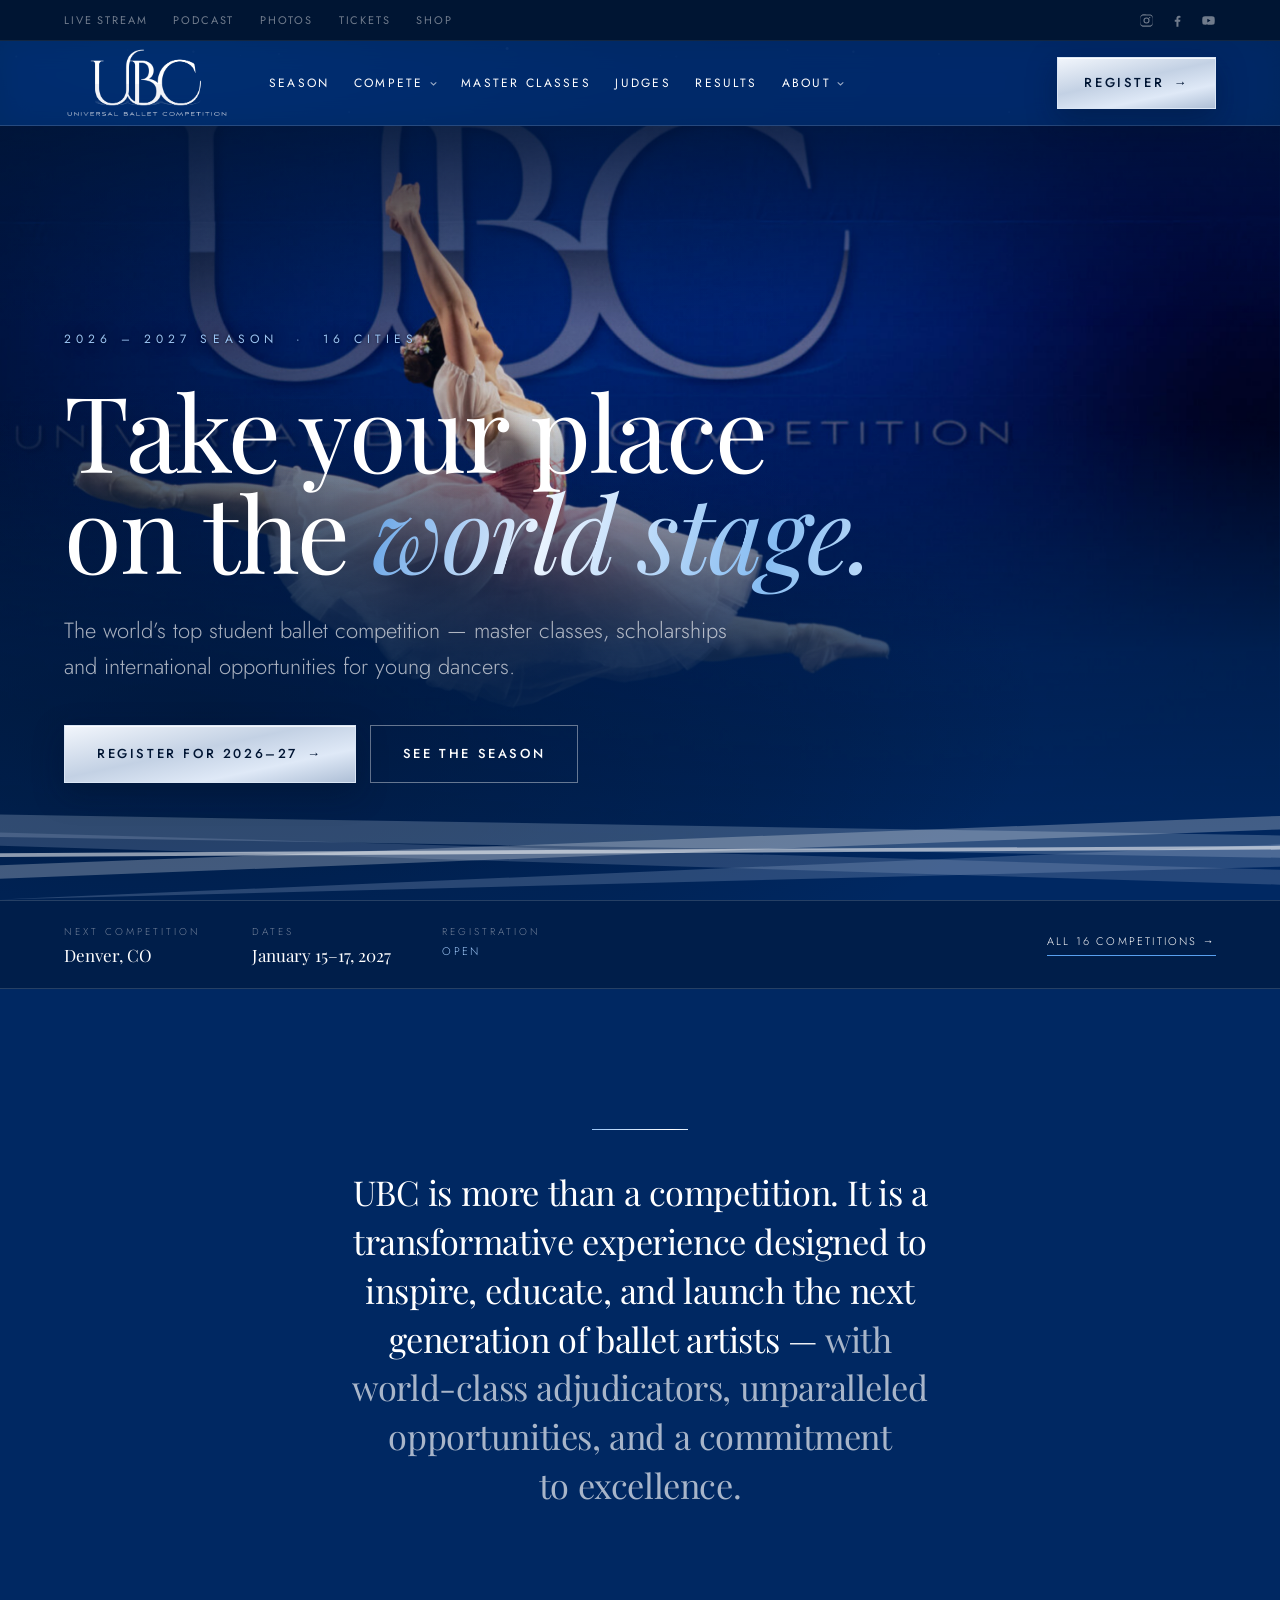
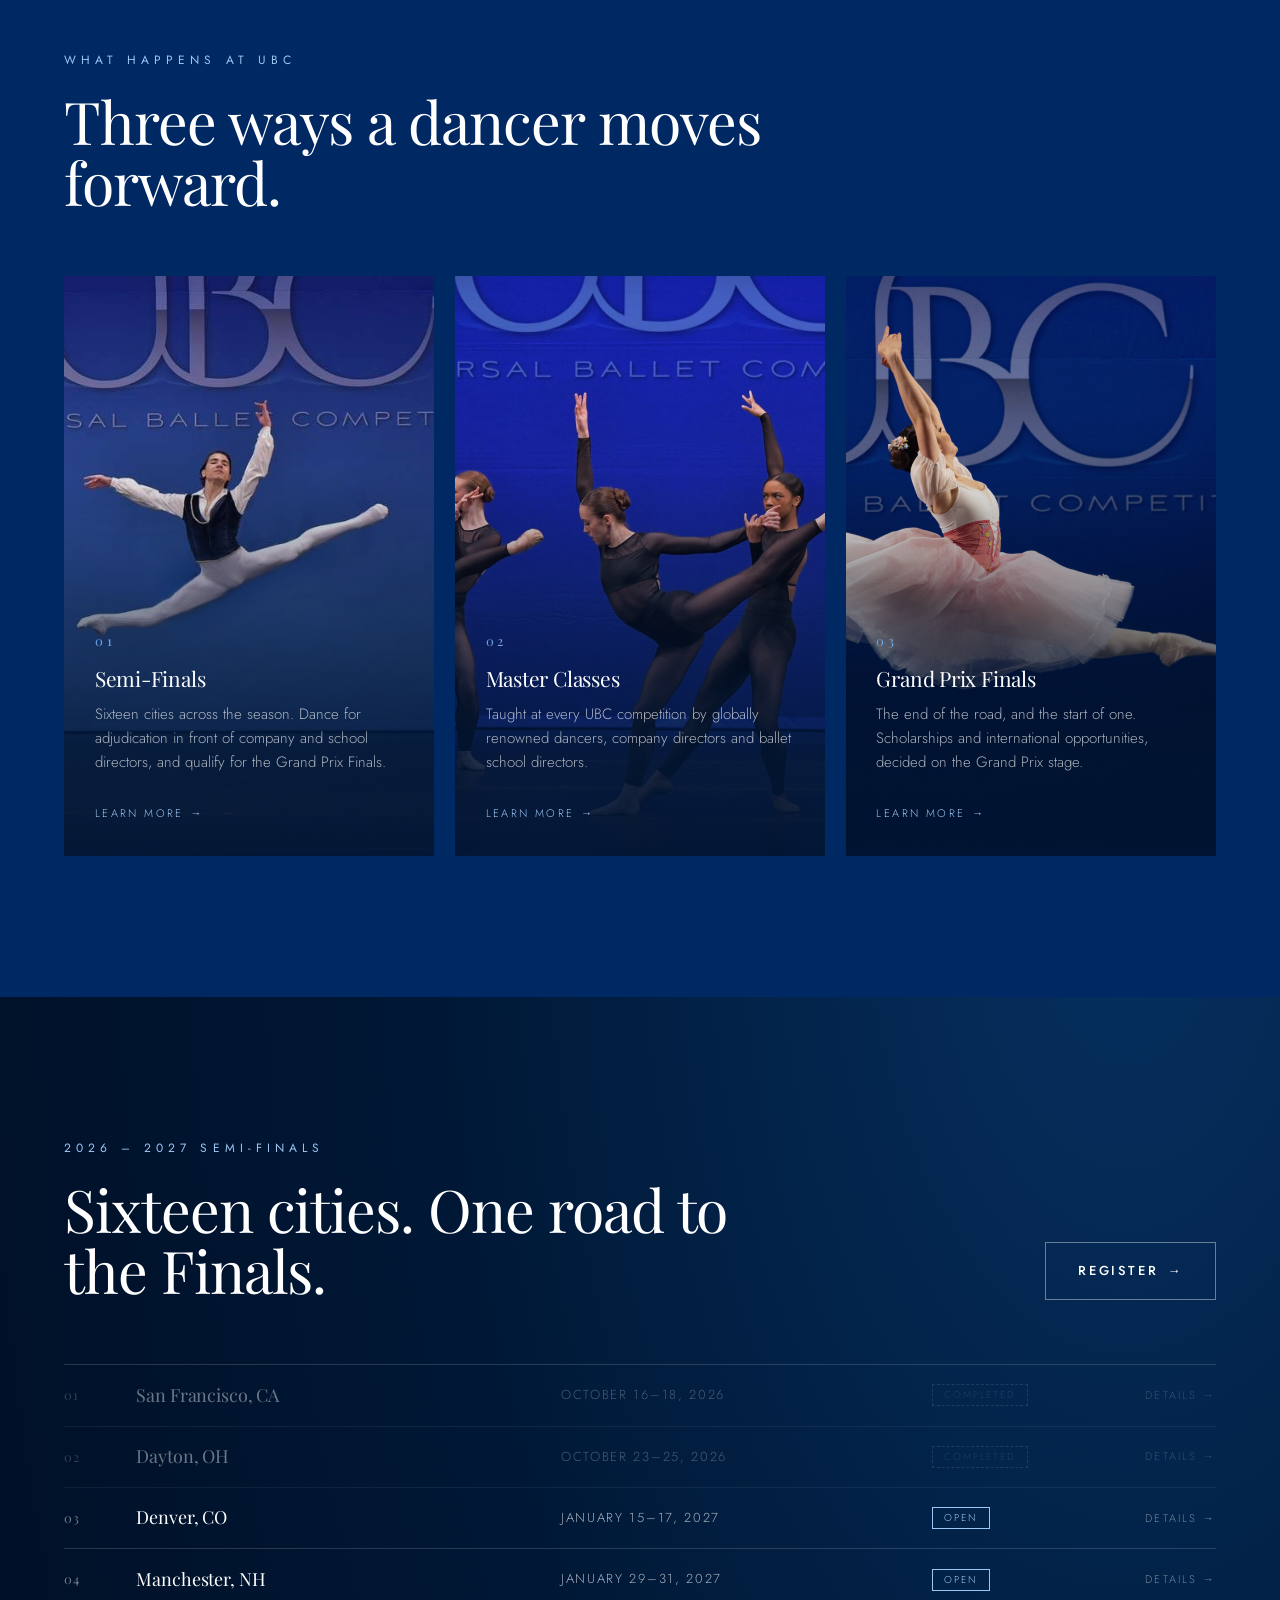
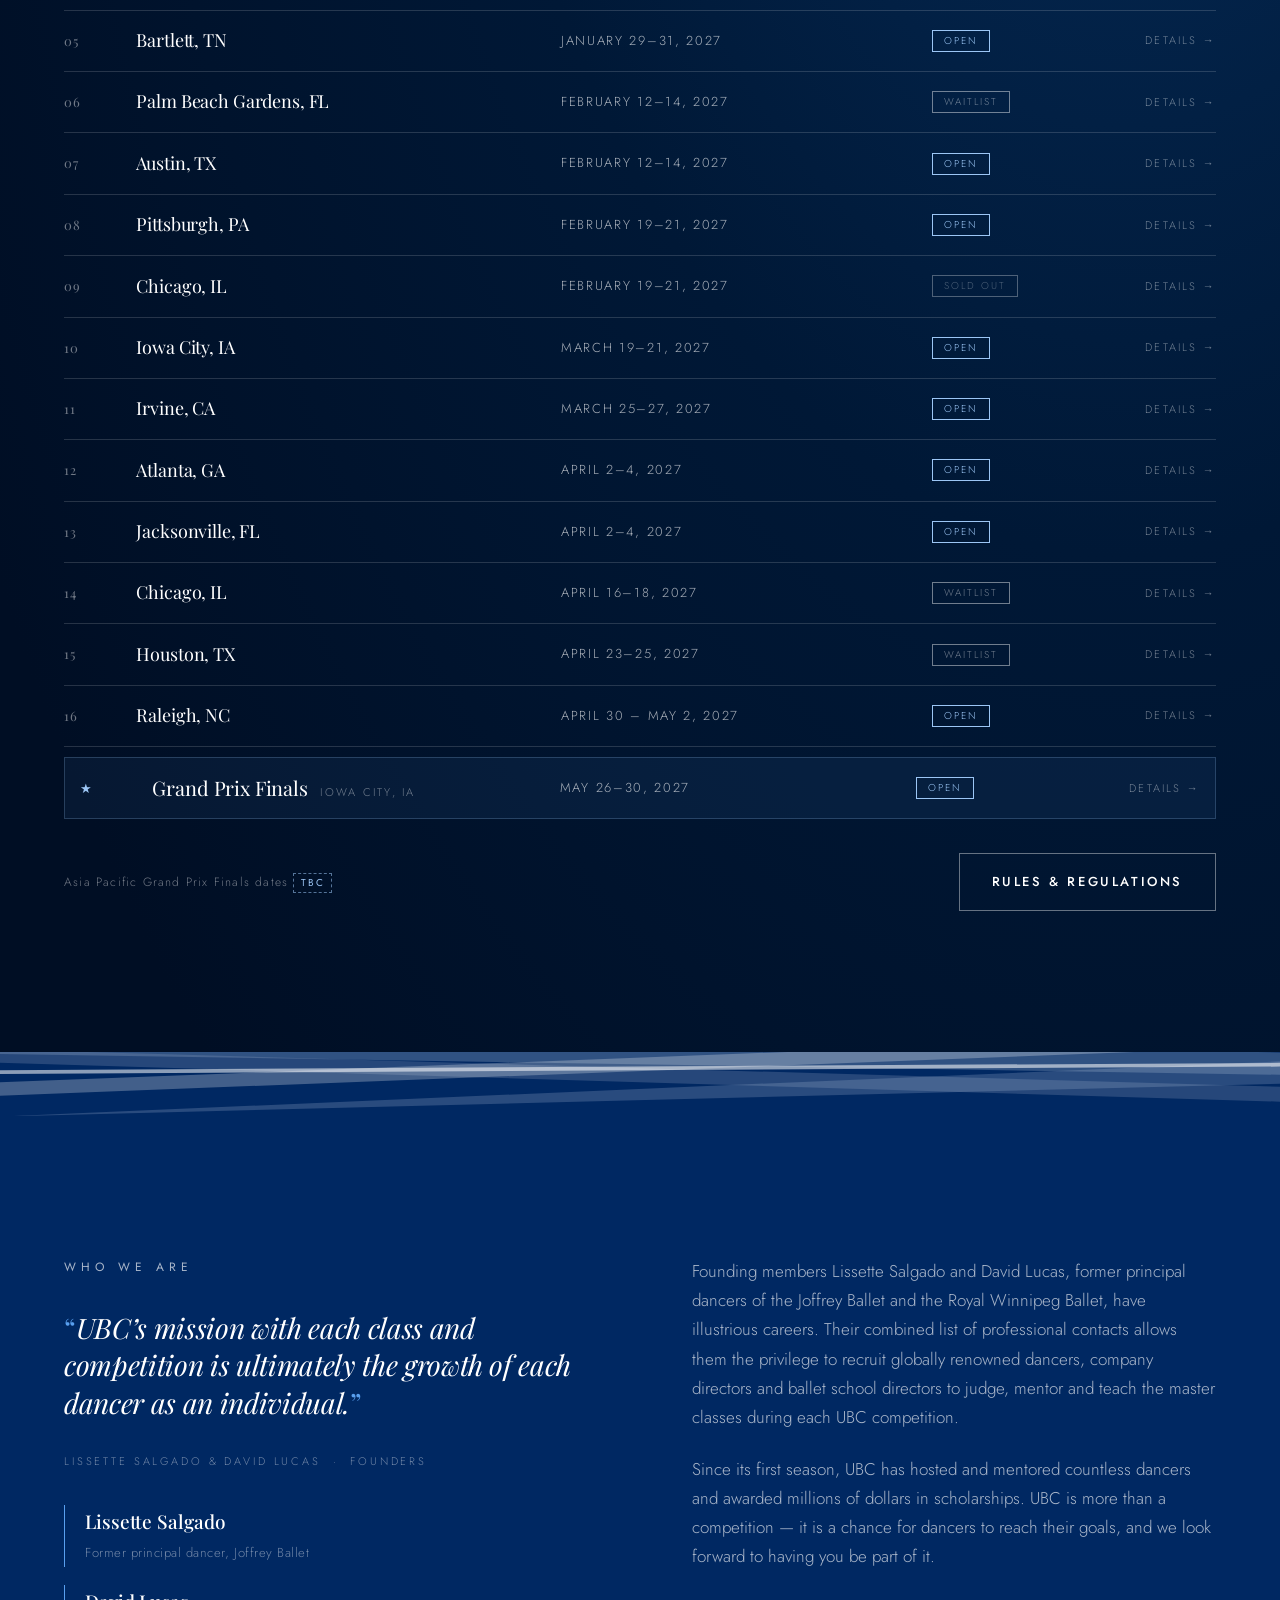
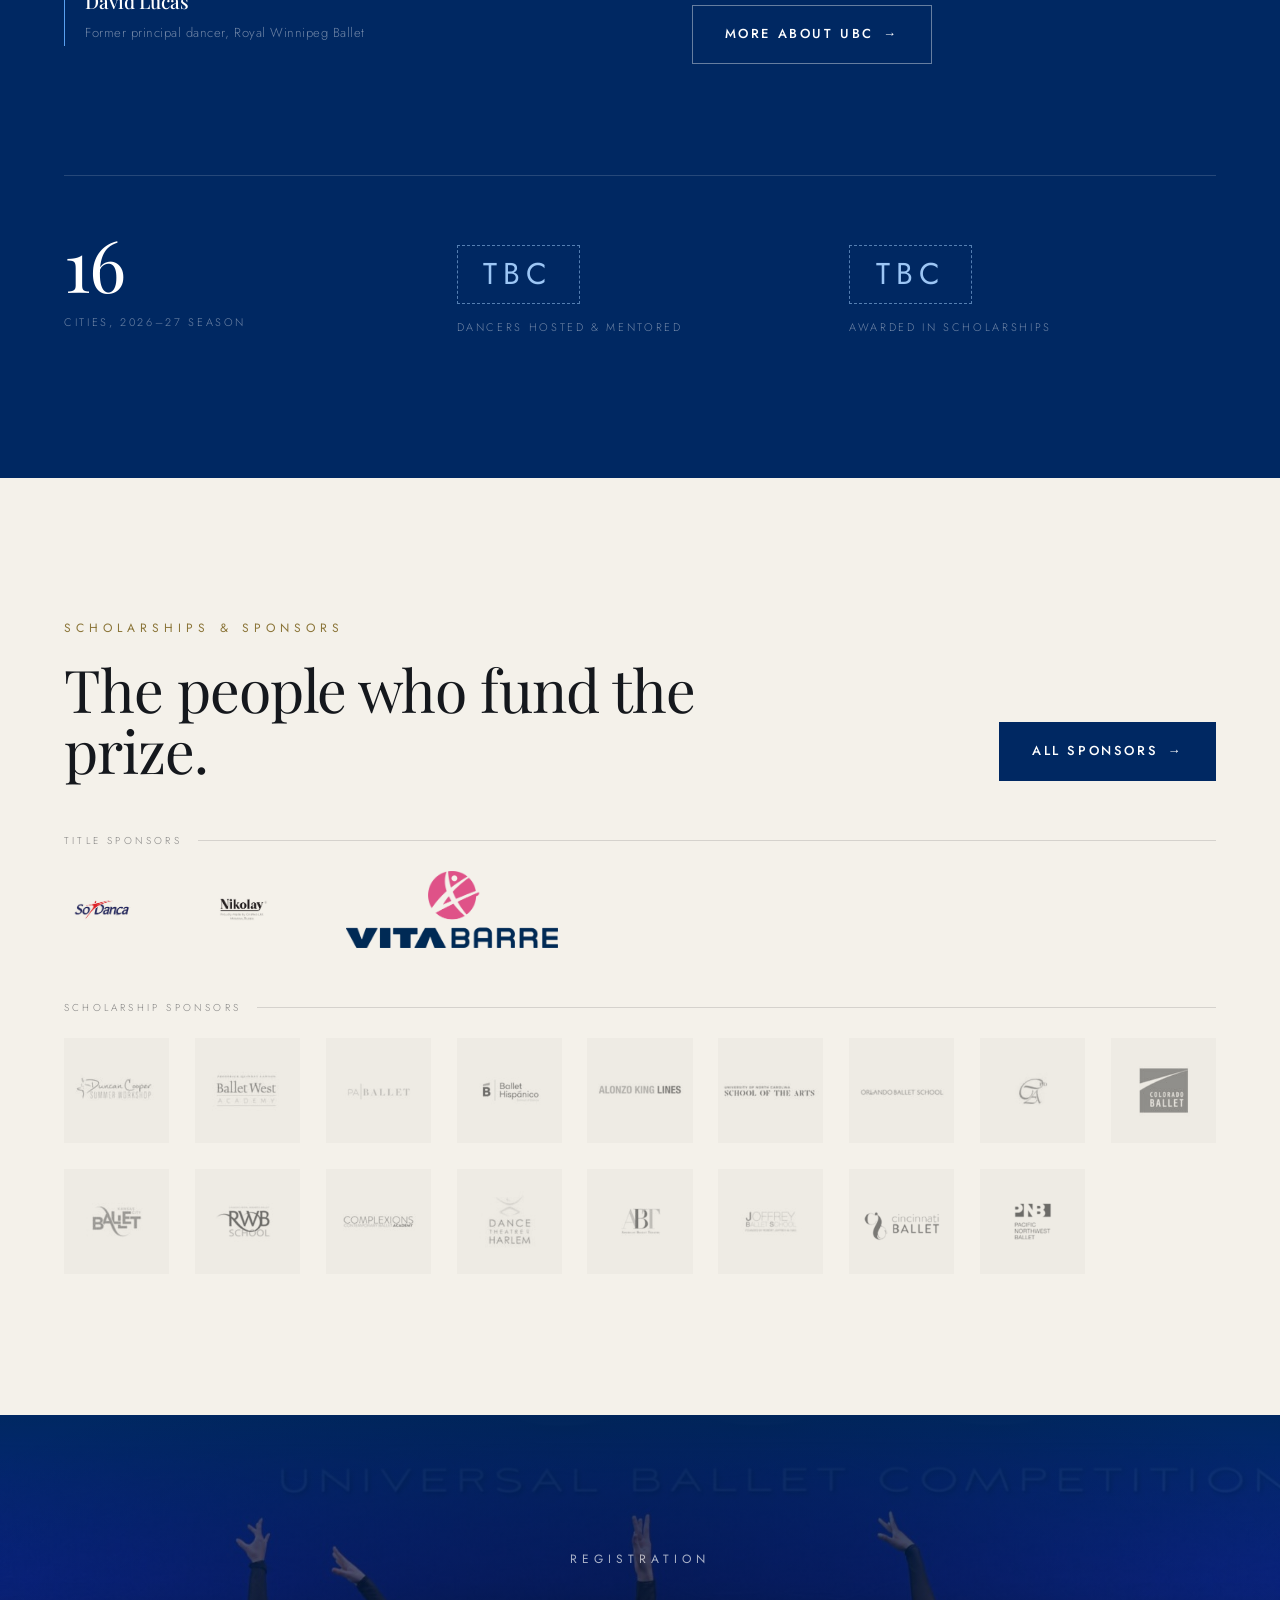
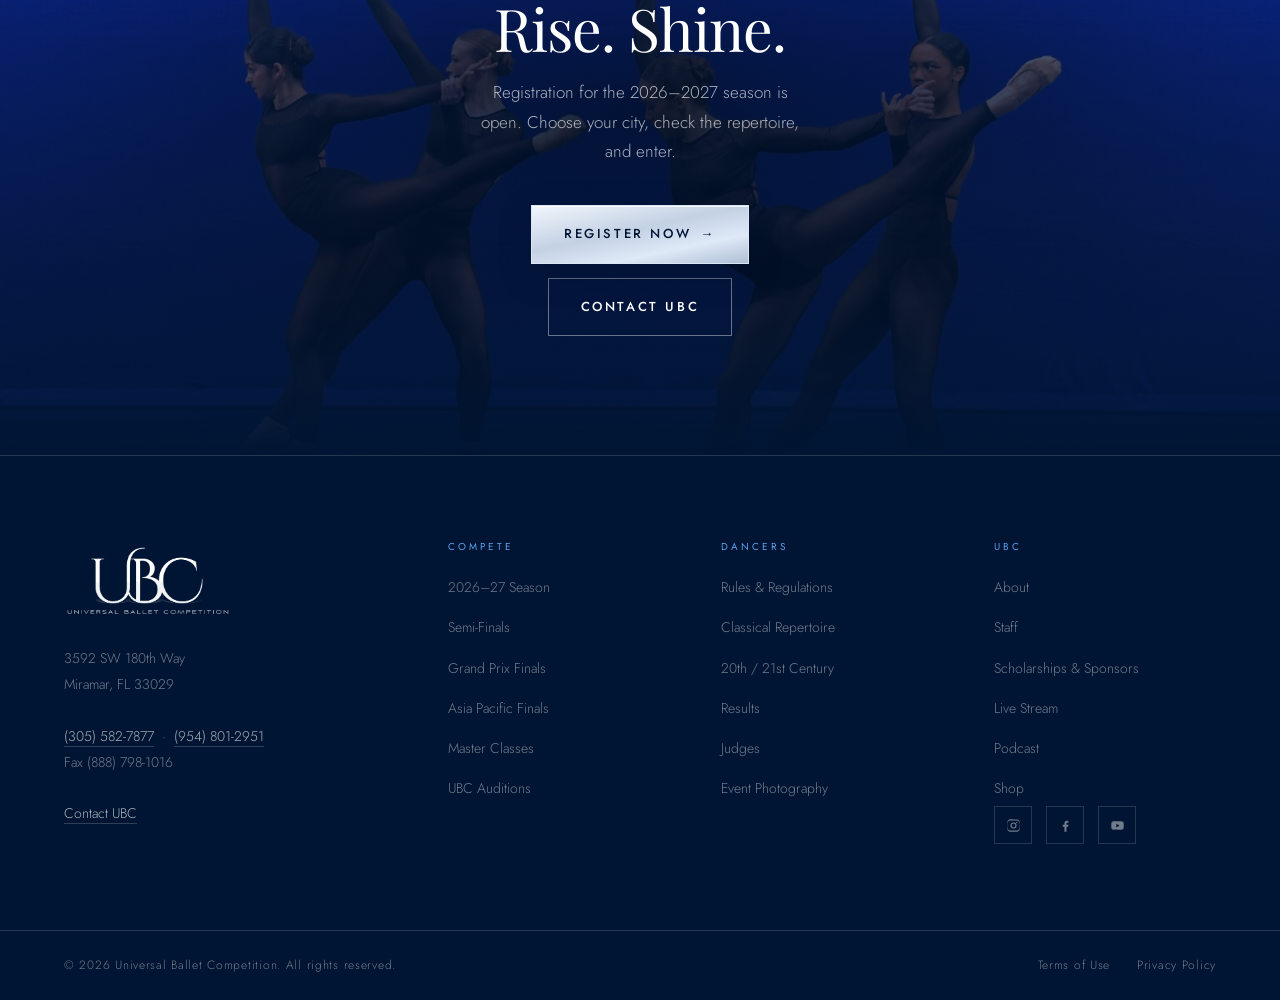
==== commit 00d9d95b: "Replace the gold with their own starlight, and add the shimmer Cloudflare blocked curl on the first " ====
--- a/index.html
+++ b/index.html
@@ -17,12 +17,19 @@
    ────────────────────────────────────────────────────────────── */
 
 :root{
-  --navy:        #002862;   /* brand, measured */
+  --navy:        #002862;   /* brand, measured 3 ways */
   --navy-deep:   #001533;   /* scrims, footer */
   --navy-lift:   #06366f;   /* raised panels */
-  --navy-line:   rgba(255,255,255,.14);
-  --gold:        #c9a24b;
-  --gold-bright: #e6c882;
+  --navy-line:   rgba(255,255,255,.15);
+  --glow-hi:     #00407f;   /* their hero's lit corner, measured #003D7B */
+  --glow-lo:     #001a38;   /* their hero's far edge,   measured #001D3C */
+  --star:        #59a0ef;   /* THEIR accent, measured off the tour graphic */
+  --star-hi:     #9cc6f5;   /* lifted, for type that must hold on navy */
+  --silver:      #c6d2e3;
+  --silver-dim:  #8fa2be;
+  --slate:       #3762a1;   /* their button, measured */
+  --sheen: linear-gradient(104deg,#5f9fe4 0%,#eaf4ff 13%,#86bcf2 29%,
+           #ffffff 45%,#6fb0ec 61%,#eaf4ff 79%,#5f9fe4 100%);
   --paper:       #f4f1ea;
   --ink:         #15181d;
   --white:       #ffffff;
@@ -42,6 +49,7 @@
 body{
   margin:0;
   background:var(--navy);
+  position:relative;
   color:var(--white);
   font-family:var(--ui);
   font-weight:300;
@@ -57,7 +65,7 @@
 
 .skip{
   position:absolute; left:-9999px; top:0; z-index:200;
-  background:var(--gold); color:var(--navy-deep);
+  background:var(--star); color:var(--navy-deep);
   padding:12px 20px; font:500 13px/1 var(--ui); letter-spacing:.14em; text-transform:uppercase;
 }
 .skip:focus{ left:12px; top:12px; }
@@ -67,8 +75,9 @@
   font-family:var(--ui); font-weight:400;
   font-size:clamp(10px,.3vw + 9px,12px);
   letter-spacing:.42em; text-transform:uppercase;
-  color:var(--gold); margin:0;
-}
+  color:var(--star-hi); margin:0;
+}
+.hero .eyebrow{ text-shadow:0 1px 16px rgba(0,14,36,.95), 0 0 3px rgba(0,14,36,.8); }
 .eyebrow--mist{ color:var(--mist-dim); }
 
 h1,h2,h3{ font-family:var(--display); font-weight:400; margin:0; }
@@ -80,7 +89,9 @@
   font-size:clamp(17px,.85vw + 14px,22px); line-height:1.6;
   color:var(--mist); font-weight:300; max-width:54ch;
 }
-.rule{ height:1px; background:var(--gold); width:64px; border:0; margin:0; opacity:.85; }
+.rule{ height:1px; width:96px; border:0; margin:0;
+  background:linear-gradient(90deg,var(--star-hi),#ffffff 38%,var(--star) 72%,transparent);
+  background-size:220% 100%; animation:sweep 9s linear infinite; }
 
 /* ── buttons ─────────────────────────────────────────────────── */
 .btn{
@@ -93,8 +104,6 @@
   transition:background .4s var(--ease), color .4s var(--ease),
              border-color .4s var(--ease), transform .4s var(--ease);
 }
-.btn--gold{ background:var(--gold); color:var(--navy-deep); border-color:var(--gold); }
-.btn--gold:hover{ background:var(--gold-bright); border-color:var(--gold-bright); transform:translateY(-2px); }
 .btn--ghost{ background:transparent; color:var(--white); border-color:rgba(255,255,255,.4); }
 .btn--ghost:hover{ border-color:var(--white); background:rgba(255,255,255,.07); transform:translateY(-2px); }
 .btn--dark{ background:var(--navy); color:var(--white); border-color:var(--navy); }
@@ -102,13 +111,13 @@
 .btn .arr{ transition:transform .4s var(--ease); }
 .btn:hover .arr{ transform:translateX(5px); }
 
-:focus-visible{ outline:2px solid var(--gold-bright); outline-offset:3px; }
+:focus-visible{ outline:2px solid var(--star-hi); outline-offset:3px; }
 
 /* ── TBC chip: an honest placeholder, not invented data ──────── */
 .tbc{
   display:inline-block; font-family:var(--ui); font-weight:400;
   font-size:.42em; letter-spacing:.2em; text-transform:uppercase;
-  color:var(--gold); border:1px dashed rgba(201,162,75,.6);
+  color:var(--star-hi); border:1px dashed rgba(156,198,245,.55);
   padding:.45em .85em; vertical-align:middle; line-height:1;
 }
 
@@ -122,7 +131,7 @@
 .utility .wrap{ display:flex; align-items:center; justify-content:space-between; gap:18px; min-height:40px; }
 .utility ul{ display:flex; gap:clamp(14px,2vw,30px); list-style:none; margin:0; padding:0; flex-wrap:wrap; }
 .utility a{ color:var(--mist-dim); text-decoration:none; transition:color .3s var(--ease); }
-.utility a:hover{ color:var(--gold); }
+.utility a:hover{ color:var(--star); }
 .utility .socials{ display:flex; gap:16px; }
 .utility .socials a{ display:grid; place-items:center; }
 .utility svg{ width:15px; height:15px; fill:currentColor; }
@@ -154,10 +163,10 @@
 }
 .menu > li > a::after{
   content:""; position:absolute; left:0; right:0; bottom:4px; height:1px;
-  background:var(--gold); transform:scaleX(0); transform-origin:left;
+  background:var(--star); transform:scaleX(0); transform-origin:left;
   transition:transform .42s var(--ease);
 }
-.menu > li:hover > a, .menu > li:focus-within > a{ color:var(--gold-bright); }
+.menu > li:hover > a, .menu > li:focus-within > a{ color:var(--star-hi); }
 .menu > li:hover > a::after, .menu > li:focus-within > a::after{ transform:scaleX(1); }
 .caret{ width:7px; height:7px; fill:none; stroke:currentColor; stroke-width:1.6; opacity:.6; transition:transform .3s var(--ease); }
 .menu > li:hover .caret{ transform:rotate(180deg); }
@@ -166,7 +175,7 @@
 .drop{
   position:absolute; top:100%; left:-26px; min-width:264px;
   background:var(--navy-deep);
-  border:1px solid var(--navy-line); border-top:2px solid var(--gold);
+  border:1px solid var(--navy-line); border-top:2px solid var(--star);
   padding:12px 0; list-style:none; margin:0;
   opacity:0; visibility:hidden; transform:translateY(8px);
   transition:opacity .3s var(--ease), transform .3s var(--ease), visibility .3s;
@@ -179,10 +188,10 @@
   border-left:2px solid transparent;
   transition:color .25s var(--ease), border-color .25s var(--ease), background .25s var(--ease);
 }
-.drop a:hover{ color:var(--white); border-left-color:var(--gold); background:rgba(255,255,255,.04); }
+.drop a:hover{ color:var(--white); border-left-color:var(--star); background:rgba(255,255,255,.04); }
 .drop .drop-head{
   display:block; padding:6px 26px 9px; font-size:10px; letter-spacing:.26em;
-  text-transform:uppercase; color:var(--gold); opacity:.8;
+  text-transform:uppercase; color:var(--star); opacity:.8;
 }
 .nav .btn{ flex:0 0 auto; padding:14px 26px; }
 .menu-cta{ display:none; }
@@ -220,9 +229,10 @@
     linear-gradient(to bottom, rgba(0,40,98,0) 38%, rgba(0,40,98,.76) 68%, var(--navy) 97%),
     linear-gradient(to right, rgba(0,21,51,.62) 0%, rgba(0,40,98,.14) 44%, rgba(0,40,98,0) 62%);
 }
-.hero__inner{ width:100%; padding-block:clamp(60px,11vh,130px) clamp(34px,6vh,62px); }
+.hero__inner{ position:relative; z-index:2; width:100%; padding-block:clamp(60px,11vh,130px) clamp(96px,13vh,156px); }
 .hero h1{ margin:.28em 0 0; max-width:15ch; text-wrap:balance; }
-.hero h1 em{ font-style:italic; color:var(--gold-bright); }
+.hero h1 em{ font-style:italic; color:var(--star-hi); }
+.hero h1 em.sheen{ padding-right:.06em; }
 .hero .lede{ margin:1.5em 0 0; }
 .hero__cta{ display:flex; flex-wrap:wrap; gap:14px; margin-top:2.4em; }
 
@@ -234,14 +244,14 @@
 .nextup dt{ font-size:10px; letter-spacing:.3em; text-transform:uppercase; color:var(--mist-dim); margin-bottom:5px; }
 .nextup dd{ margin:0; font-family:var(--display); font-size:clamp(17px,1.3vw,22px); line-height:1.2; }
 .nextup .status{ font-family:var(--ui); font-size:11px; letter-spacing:.2em; text-transform:uppercase; }
-.nextup .status.open{ color:var(--gold-bright); }
+.nextup .status.open{ color:var(--star-hi); }
 .nextup .status.live{ color:#7fe0a8; }
 .nextup a.more{
   font-size:11px; letter-spacing:.2em; text-transform:uppercase; color:var(--white);
-  text-decoration:none; border-bottom:1px solid var(--gold); padding-bottom:4px; white-space:nowrap;
+  text-decoration:none; border-bottom:1px solid var(--star); padding-bottom:4px; white-space:nowrap;
   transition:color .3s var(--ease);
 }
-.nextup a.more:hover{ color:var(--gold-bright); }
+.nextup a.more:hover{ color:var(--star-hi); }
 .pulse{
   display:inline-block; width:7px; height:7px; border-radius:50%; background:#7fe0a8;
   margin-right:.6em; vertical-align:middle; animation:pulse 2.1s ease-in-out infinite;
@@ -287,22 +297,25 @@
 .pillar:hover img{ transform:scale(1.06); filter:saturate(1.05); }
 .pillar__body{ position:relative; z-index:2; padding:clamp(24px,2.4vw,38px); }
 .pillar__num{
-  font-family:var(--display); font-size:13px; letter-spacing:.3em; color:var(--gold);
+  font-family:var(--display); font-size:13px; letter-spacing:.3em;
+  background:var(--sheen); background-size:280% 100%;
+  -webkit-background-clip:text; background-clip:text; color:transparent;
+  animation:sweep 8s linear infinite;
   display:block; margin-bottom:14px;
 }
 .pillar h3{ text-transform:none; }
 .pillar p{ color:var(--mist); font-size:15px; line-height:1.6; margin:.75em 0 1.5em; max-width:34ch; }
 .pillar .go{
   display:inline-flex; align-items:center; gap:.6em;
-  font-size:11px; letter-spacing:.22em; text-transform:uppercase; color:var(--gold-bright);
+  font-size:11px; letter-spacing:.22em; text-transform:uppercase; color:var(--star-hi);
 }
 .pillar .go .arr{ transition:transform .4s var(--ease); }
 .pillar:hover .go .arr{ transform:translateX(6px); }
-.pillar__edge{ position:absolute; left:0; right:0; bottom:0; height:2px; background:var(--gold); transform:scaleX(0); transform-origin:left; transition:transform .6s var(--ease); z-index:3; }
+.pillar__edge{ position:absolute; left:0; right:0; bottom:0; height:2px; background:var(--star); transform:scaleX(0); transform-origin:left; transition:transform .6s var(--ease); z-index:3; }
 .pillar:hover .pillar__edge{ transform:scaleX(1); }
 
 /* SEASON TABLE */
-.season{ background:var(--navy-deep); }
+.season{ background:radial-gradient(104% 150% at 88% -8%, #063060 0%, #001836 52%, #000e24 100%); }
 .season__list{ border-top:1px solid var(--navy-line); }
 .ev{
   display:grid;
@@ -319,18 +332,22 @@
 .ev__date{ font-size:13px; letter-spacing:.13em; text-transform:uppercase; color:var(--mist); }
 .ev__tag{ font-size:10px; letter-spacing:.2em; text-transform:uppercase; }
 .tag{ display:inline-block; padding:5px 11px; border:1px solid currentColor; line-height:1; white-space:nowrap; }
-.tag.open{ color:var(--gold-bright); }
+.tag.open{ color:var(--star-hi); }
 .tag.wait{ color:var(--mist-dim); }
 .tag.sold{ color:rgba(255,255,255,.3); }
 .tag.live{ color:#7fe0a8; border-color:#7fe0a8; }
 .tag.done{ color:rgba(255,255,255,.26); border-style:dashed; }
 .ev__go{ text-align:right; font-size:11px; letter-spacing:.2em; text-transform:uppercase; color:var(--mist-dim); transition:color .3s var(--ease); }
-.ev:hover .ev__go{ color:var(--gold-bright); }
+.ev:hover .ev__go{ color:var(--star-hi); }
+.ev--finals{ border-bottom:0; margin-top:10px; background:rgba(89,160,239,.07); box-shadow:inset 0 0 0 1px rgba(156,198,245,.22); padding-inline:16px; }
+.ev--finals .ev__n{ color:var(--star-hi); }
+.ev--finals .ev__city{ font-size:clamp(20px,1.5vw,28px); }
 .ev.is-past{ opacity:.42; }
 .ev.is-past:hover{ opacity:.7; }
 .ev.is-live{ background:rgba(127,224,168,.06); box-shadow:inset 3px 0 0 #7fe0a8; padding-inline:16px; }
 .season__foot{ display:flex; justify-content:space-between; gap:24px; flex-wrap:wrap; align-items:center; margin-top:34px; }
 .season__note{ font-size:12px; letter-spacing:.1em; color:var(--mist-dim); }
+.season__note .tbc{ font-size:10px; letter-spacing:.16em; padding:.4em .7em; }
 
 /* FOUNDERS + RECORD */
 .founders .cols{ display:grid; grid-template-columns:1.05fr 1fr; gap:clamp(36px,6vw,92px); align-items:start; }
@@ -338,11 +355,11 @@
   margin:0; font-family:var(--display); font-style:italic; font-weight:400;
   font-size:clamp(23px,2.2vw,36px); line-height:1.34; letter-spacing:-.012em;
 }
-.founders blockquote .mark{ color:var(--gold); font-style:normal; }
+.founders blockquote .mark{ color:var(--star); font-style:normal; }
 .founders .by{ margin-top:30px; font-size:11px; letter-spacing:.26em; text-transform:uppercase; color:var(--mist-dim); }
 .founders p{ color:var(--mist); margin:0 0 1.3em; }
 .names{ display:grid; gap:18px; margin:34px 0 0; padding:0; list-style:none; }
-.names li{ border-left:1px solid var(--gold); padding-left:20px; }
+.names li{ border-left:1px solid var(--star); padding-left:20px; }
 .names strong{ display:block; font-family:var(--display); font-weight:500; font-size:19px; letter-spacing:-.005em; }
 .names span{ font-size:13px; color:var(--mist-dim); letter-spacing:.04em; }
 
@@ -389,18 +406,85 @@
 .foot img.mark{ width:168px; margin-bottom:26px; }
 .foot address{ font-style:normal; color:var(--mist-dim); font-size:14px; line-height:1.85; }
 .foot address a{ color:var(--mist); text-decoration:none; border-bottom:1px solid rgba(255,255,255,.18); }
-.foot address a:hover{ color:var(--gold-bright); border-color:var(--gold); }
-.foot h4{ font:400 10px/1 var(--ui); letter-spacing:.3em; text-transform:uppercase; color:var(--gold); margin:0 0 20px; }
+.foot address a:hover{ color:var(--star-hi); border-color:var(--star); }
+.foot h4{ font:400 10px/1 var(--ui); letter-spacing:.3em; text-transform:uppercase; color:var(--star); margin:0 0 20px; }
 .foot ul{ list-style:none; margin:0; padding:0; display:grid; gap:11px; }
 .foot ul a{ color:var(--mist-dim); text-decoration:none; font-size:14px; transition:color .3s var(--ease); }
 .foot ul a:hover{ color:var(--white); }
 .foot .socials{ display:flex; gap:14px; margin-top:4px; }
 .foot .socials a{ width:38px; height:38px; border:1px solid var(--navy-line); display:grid; place-items:center; color:var(--mist-dim); transition:border-color .3s var(--ease), color .3s var(--ease); }
-.foot .socials a:hover{ border-color:var(--gold); color:var(--gold-bright); }
+.foot .socials a:hover{ border-color:var(--star); color:var(--star-hi); }
 .foot .socials svg{ width:15px; height:15px; fill:currentColor; }
 .legal{ border-top:1px solid var(--navy-line); display:flex; justify-content:space-between; gap:20px; flex-wrap:wrap; padding-block:24px; font-size:12px; color:var(--mist-dim); letter-spacing:.06em; }
 .legal a{ color:var(--mist-dim); text-decoration:none; margin-left:22px; }
 .legal a:hover{ color:var(--white); }
+
+
+/* ══ SKY, STARS, SHEEN ═══════════════════════════════════════════
+   Their hero is not flat navy — it is a radial glow running
+   #003D7B at the lit corner down to #001D3C at the far edge, like a
+   spotlight raking a cyclorama. That glow is the "shimmer". It is
+   fixed, so the light stays put while the page moves past it. */
+.sky, .stars{ position:fixed; inset:0; pointer-events:none; }
+.sky{
+  z-index:-10;
+  background:radial-gradient(122% 88% at 13% 2%,
+    var(--glow-hi) 0%, #002c62 32%, var(--navy) 54%, var(--glow-lo) 100%);
+}
+.stars{ z-index:-9; }
+.stars i{
+  position:absolute; inset:0; display:block;
+  will-change:opacity;
+  animation:twinkle 9s ease-in-out infinite alternate;
+}
+.stars i:nth-child(1){ background:url(assets/stars-1.svg) repeat; background-size:420px 420px; animation-duration:7.5s; }
+.stars i:nth-child(2){ background:url(assets/stars-2.svg) repeat; background-size:660px 660px; animation-duration:11s; animation-delay:-3.5s; }
+.stars i:nth-child(3){ background:url(assets/stars-3.svg) repeat; background-size:900px 900px; animation-duration:14s; animation-delay:-7s; }
+@keyframes twinkle{ from{ opacity:.35; } to{ opacity:.95; } }
+
+/* a light-coloured section has to hide the sky behind it */
+.sponsors, .season, footer{ position:relative; z-index:1; }
+
+/* ── metallic sheen, swept slowly ──────────────────────────────── */
+.sheen{
+  background:var(--sheen);
+  background-size:280% 100%;
+  -webkit-background-clip:text; background-clip:text;
+  color:transparent; -webkit-text-fill-color:transparent;
+  animation:sweep 7s linear infinite;
+}
+@keyframes sweep{ from{ background-position:180% 0; } to{ background-position:-80% 0; } }
+
+/* polished-silver primary button, with a specular pass on hover */
+.btn--silver{
+  position:relative; overflow:hidden;
+  background:linear-gradient(168deg,#f2f6fc 0%,#c3d1e4 44%,#dfe9f7 72%,#aebfd6 100%);
+  color:#001533; border-color:#dbe6f5;
+  box-shadow:0 1px 0 rgba(255,255,255,.75) inset, 0 10px 30px rgba(0,16,40,.35);
+}
+.btn--silver:hover{ background:linear-gradient(168deg,#ffffff 0%,#d6e2f2 44%,#eef4fd 72%,#bccfe6 100%); transform:translateY(-2px); }
+.btn--silver::after{
+  content:""; position:absolute; top:0; bottom:0; width:42%;
+  background:linear-gradient(100deg,transparent,rgba(255,255,255,.95),transparent);
+  transform:translateX(-180%) skewX(-18deg);
+  transition:transform .95s var(--ease);
+}
+.btn--silver:hover::after{ transform:translateX(320%) skewX(-18deg); }
+
+/* ── ribbon sweep: their signature graphic ─────────────────────────
+   Layered translucent silver bands raking across the frame. Each
+   band breathes on its own delay, so light appears to travel along
+   the satin rather than the whole block pulsing at once. */
+.ribbon{ display:block; width:100%; height:clamp(54px,7vw,104px); }
+.ribbon polygon{ animation:band 8s ease-in-out infinite alternate; }
+.ribbon polygon:nth-of-type(1){ animation-delay:0s; }
+.ribbon polygon:nth-of-type(2){ animation-delay:-1.4s; }
+.ribbon polygon:nth-of-type(3){ animation-delay:-2.8s; }
+.ribbon polygon:nth-of-type(4){ animation-delay:-4.2s; }
+.ribbon polygon:nth-of-type(5){ animation-delay:-5.6s; }
+@keyframes band{ from{ opacity:.35; } to{ opacity:1; } }
+.hero .ribbon{ position:absolute; left:0; right:0; bottom:0; z-index:1; }
+.ribbon-divider{ position:relative; margin-block:clamp(-26px,-2vw,-10px) 0; }
 
 /* ── reveal ──────────────────────────────────────────────────── */
 .rv{ opacity:0; transform:translateY(26px); transition:opacity 1s var(--ease), transform 1s var(--ease); }
@@ -432,7 +516,7 @@
   .caret{ display:none; }
   .drop{
     position:static; opacity:1; visibility:visible; transform:none; min-width:0;
-    background:transparent; border:0; border-left:1px solid var(--gold);
+    background:transparent; border:0; border-left:1px solid var(--star);
     margin:10px 0 14px 4px; padding:0 0 0 16px; box-shadow:none;
   }
   .drop a{ padding:8px 0; font-size:13px; border-left:0; }
@@ -465,11 +549,16 @@
   html{ scroll-behavior:auto; }
   .rv{ opacity:1; transform:none; }
   .hero__media img{ transform:none; }
+  .stars i{ opacity:.7; }
+  .ribbon polygon{ opacity:.8; }
+  .sheen{ background-position:50% 0; }
 }
 </style>
 </head>
 <body>
 <a class="skip" href="#main">Skip to content</a>
+<div class="sky" aria-hidden="true"></div>
+<div class="stars" aria-hidden="true"><i></i><i></i><i></i></div>
 
 <!-- ══ UTILITY BAR ═══════════════════════════════════════════ -->
 <div class="utility">
@@ -497,7 +586,7 @@
     </a>
 
     <ul class="menu" id="menu">
-      <li class="menu-cta"><a class="btn btn--gold" href="https://reg.universalballetcompetition.com/">Register for 2026&ndash;27 <span class="arr">&rarr;</span></a></li>
+      <li class="menu-cta"><a class="btn btn--silver" href="https://reg.universalballetcompetition.com/">Register for 2026&ndash;27 <span class="arr">&rarr;</span></a></li>
       <li><a href="#season">Season</a></li>
       <li>
         <a href="https://universalballetcompetition.com/semi-finals/">Compete <svg class="caret" viewBox="0 0 10 10"><path d="M1 3.5 5 7l4-3.5"/></svg></a>
@@ -528,7 +617,7 @@
       </li>
     </ul>
 
-    <a class="btn btn--gold" href="https://reg.universalballetcompetition.com/">Register <span class="arr">&rarr;</span></a>
+    <a class="btn btn--silver" href="https://reg.universalballetcompetition.com/">Register <span class="arr">&rarr;</span></a>
     <button class="burger" id="burger" aria-label="Menu" aria-expanded="false" aria-controls="menu"><span></span></button>
   </div>
 </header>
@@ -541,12 +630,19 @@
     <img src="assets/img/hero-jete.jpg" alt="A dancer in a pink romantic tutu at the top of a grand jeté, against the Universal Ballet Competition backdrop." width="1536" height="1024" fetchpriority="high">
   </div>
   <div class="hero__scrim"></div>
+  <svg class="ribbon" viewBox="0 0 1600 120" preserveAspectRatio="none" aria-hidden="true" focusable="false">
+      <polygon fill="#dbe6f5" fill-opacity=".22" points="0,6 1600,34 1600,64 0,36"/>
+      <polygon fill="#7f93b2" fill-opacity=".30" points="0,30 1600,80 1600,100 0,48"/>
+      <polygon fill="#ffffff" fill-opacity=".26" points="0,74 1600,8 1600,26 0,92"/>
+      <polygon fill="#9fb3cf" fill-opacity=".26" points="0,120 1600,46 1600,76 0,120"/>
+      <polygon fill="#ffffff" fill-opacity=".55" points="0,58 1600,48 1600,53 0,63"/>
+    </svg>
   <div class="wrap hero__inner">
     <p class="eyebrow">2026 &ndash; 2027 Season &nbsp;·&nbsp; 16 Cities</p>
-    <h1>Take your place on the <em>world stage.</em></h1>
+    <h1>Take your place on the <em class="sheen">world stage.</em></h1>
     <p class="lede">The world&rsquo;s top student ballet competition &mdash; master classes, scholarships and international opportunities for young dancers.</p>
     <div class="hero__cta">
-      <a class="btn btn--gold" href="https://reg.universalballetcompetition.com/">Register for 2026&ndash;27 <span class="arr">&rarr;</span></a>
+      <a class="btn btn--silver" href="https://reg.universalballetcompetition.com/">Register for 2026&ndash;27 <span class="arr">&rarr;</span></a>
       <a class="btn btn--ghost" href="#season">See the season</a>
     </div>
   </div>
@@ -700,12 +796,24 @@
         <span class="ev__date">April 30 &ndash; May 2, 2027</span><span class="ev__tag"></span><span class="ev__go">Details &rarr;</span></a>
     </div>
 
+    <a class="ev ev--finals rv" href="https://universalballetcompetition.com/grand-prix/" data-start="2027-05-26" data-end="2027-05-30">
+      <span class="ev__n">&#9733;</span><span class="ev__city">Grand Prix Finals <span class="st">Iowa City, IA</span></span>
+      <span class="ev__date">May 26&ndash;30, 2027</span><span class="ev__tag"></span><span class="ev__go">Details &rarr;</span></a>
+
     <div class="season__foot rv">
-      <p class="season__note">Grand Prix Finals and Asia Pacific Grand Prix Finals dates <span class="tbc">TBC</span></p>
+      <p class="season__note">Asia Pacific Grand Prix Finals dates <span class="tbc">TBC</span></p>
       <a class="btn btn--ghost" href="https://universalballetcompetition.com/rules-and-regulations/">Rules &amp; regulations</a>
     </div>
   </div>
 </section>
+
+<div class="ribbon-divider" aria-hidden="true"><svg class="ribbon" viewBox="0 0 1600 120" preserveAspectRatio="none" aria-hidden="true" focusable="false">
+      <polygon fill="#dbe6f5" fill-opacity=".22" points="0,6 1600,34 1600,64 0,36"/>
+      <polygon fill="#7f93b2" fill-opacity=".30" points="0,30 1600,80 1600,100 0,48"/>
+      <polygon fill="#ffffff" fill-opacity=".26" points="0,74 1600,8 1600,26 0,92"/>
+      <polygon fill="#9fb3cf" fill-opacity=".26" points="0,120 1600,46 1600,76 0,120"/>
+      <polygon fill="#ffffff" fill-opacity=".55" points="0,58 1600,48 1600,53 0,63"/>
+    </svg></div>
 
 <!-- ══ FOUNDERS ══════════════════════════════════════════════ -->
 <section class="pad founders" data-shot="05-founders">
@@ -788,7 +896,7 @@
     <h2>Rise. Shine.</h2>
     <p>Registration for the 2026&ndash;2027 season is open. Choose your city, check the repertoire, and enter.</p>
     <div class="btns">
-      <a class="btn btn--gold" href="https://reg.universalballetcompetition.com/">Register now <span class="arr">&rarr;</span></a>
+      <a class="btn btn--silver" href="https://reg.universalballetcompetition.com/">Register now <span class="arr">&rarr;</span></a>
       <a class="btn btn--ghost" href="https://universalballetcompetition.com/contact/">Contact UBC</a>
     </div>
   </div>
@@ -886,7 +994,7 @@
      the two can never disagree and neither can go stale.            */
   var LABEL = { open:'Open', wait:'Waitlist', sold:'Sold out', live:'Happening now', done:'Completed' };
   var today = new Date(); today.setHours(0,0,0,0);
-  var rows  = [].slice.call(document.querySelectorAll('#sched .ev'));
+  var rows  = [].slice.call(document.querySelectorAll('.ev[data-start]'));
   var next  = null, live = null;
 
   rows.forEach(function(row){
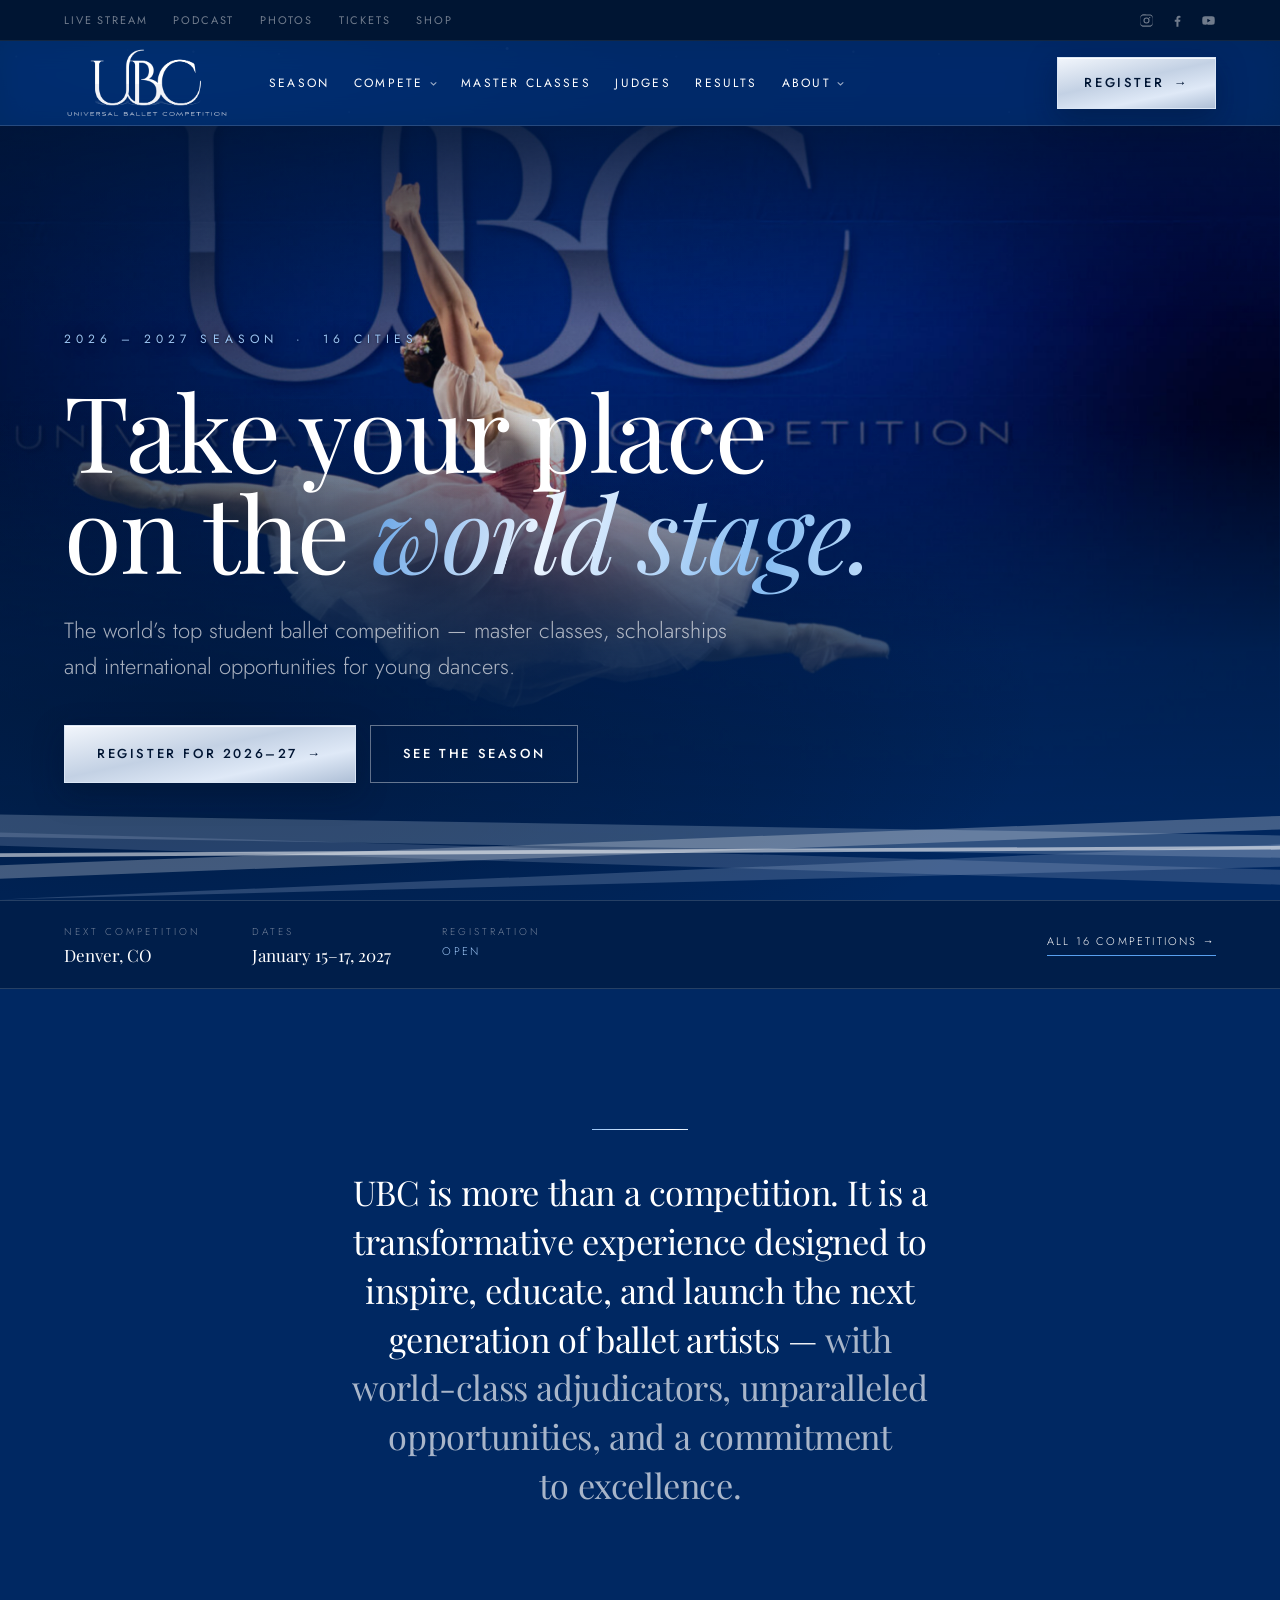
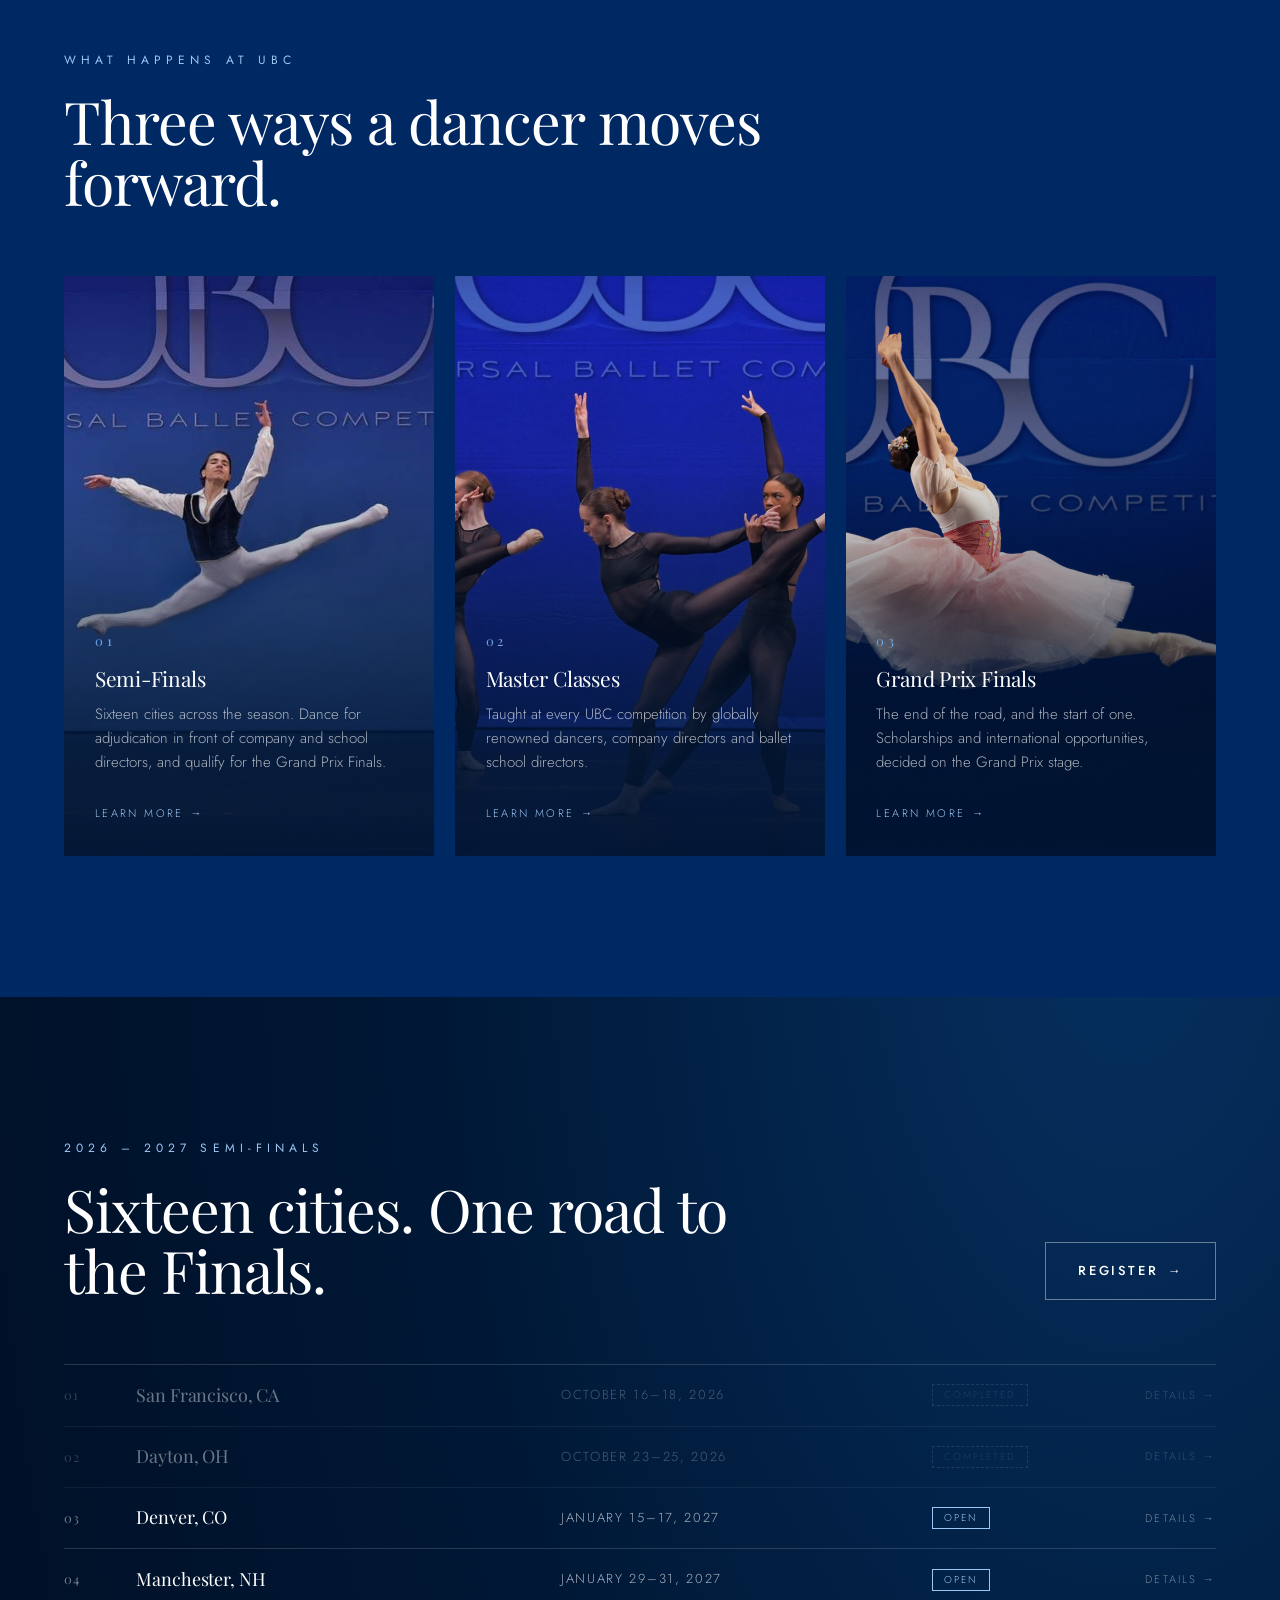
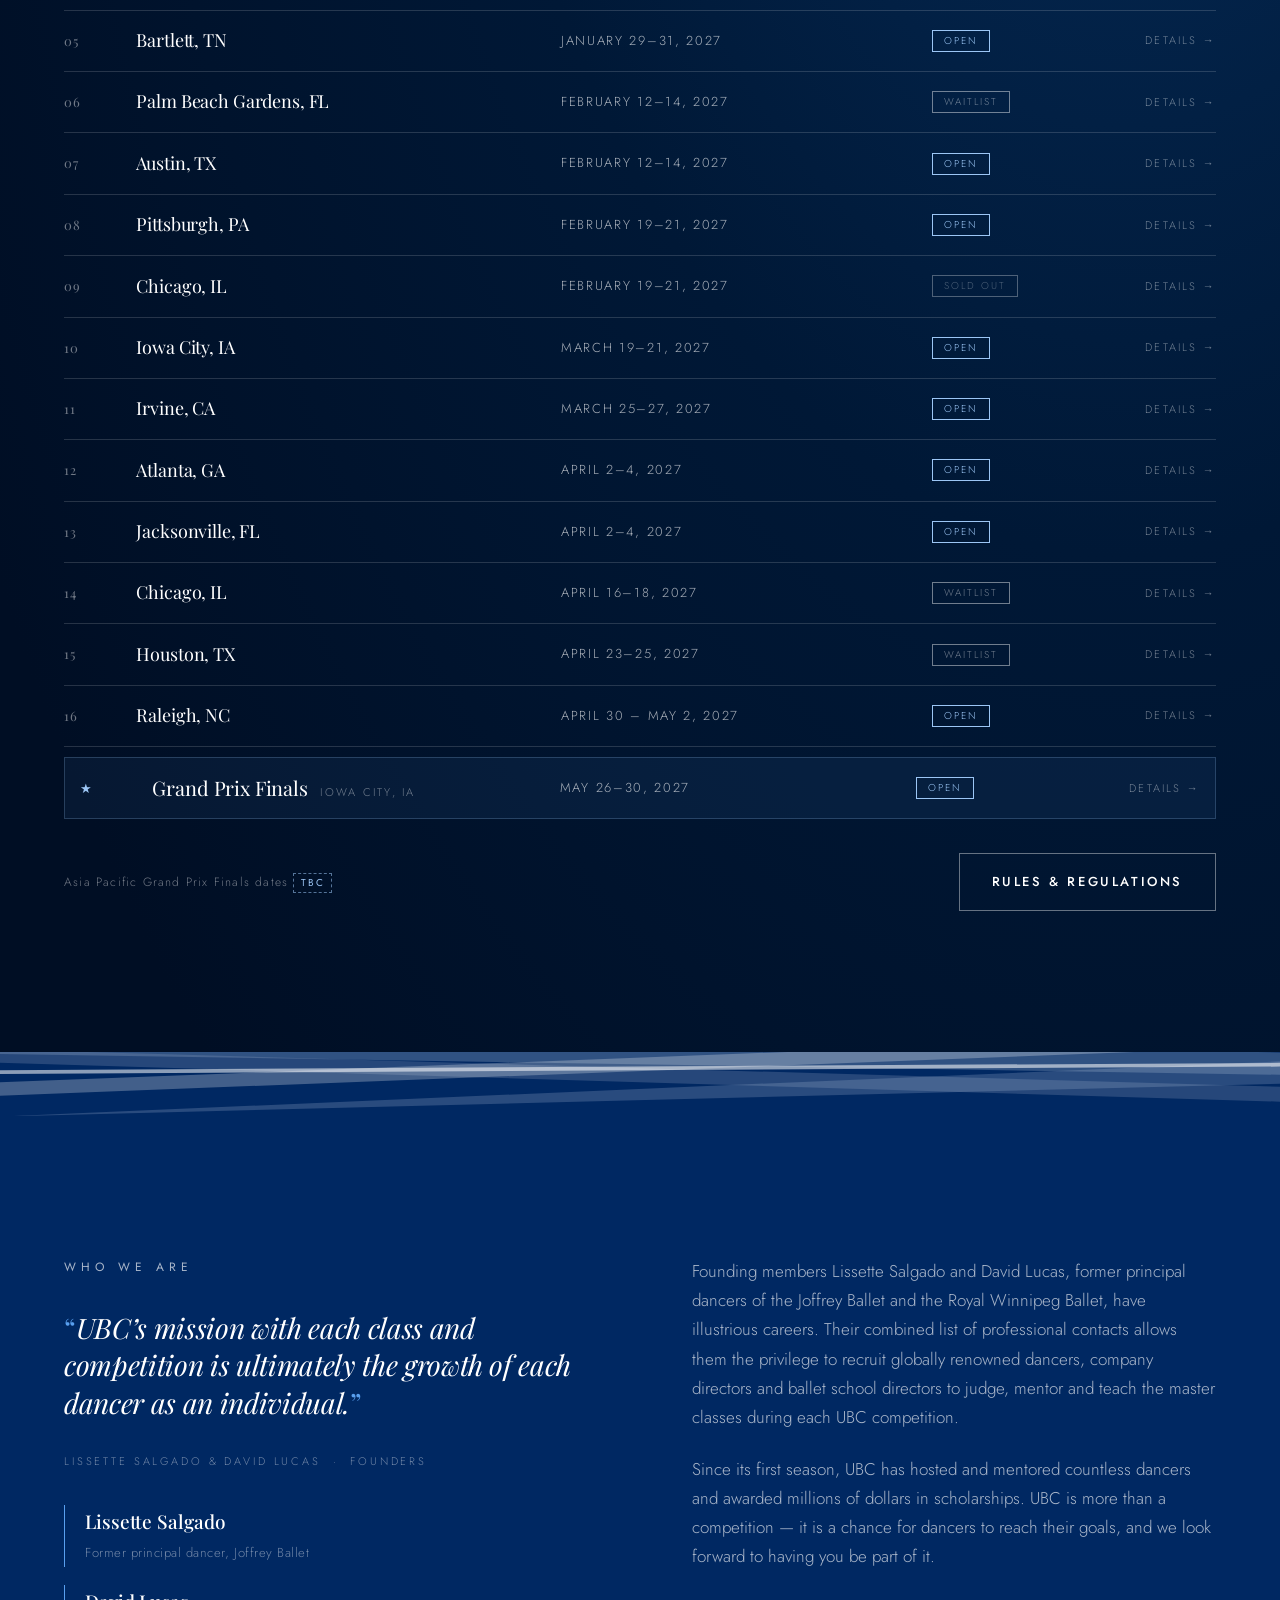
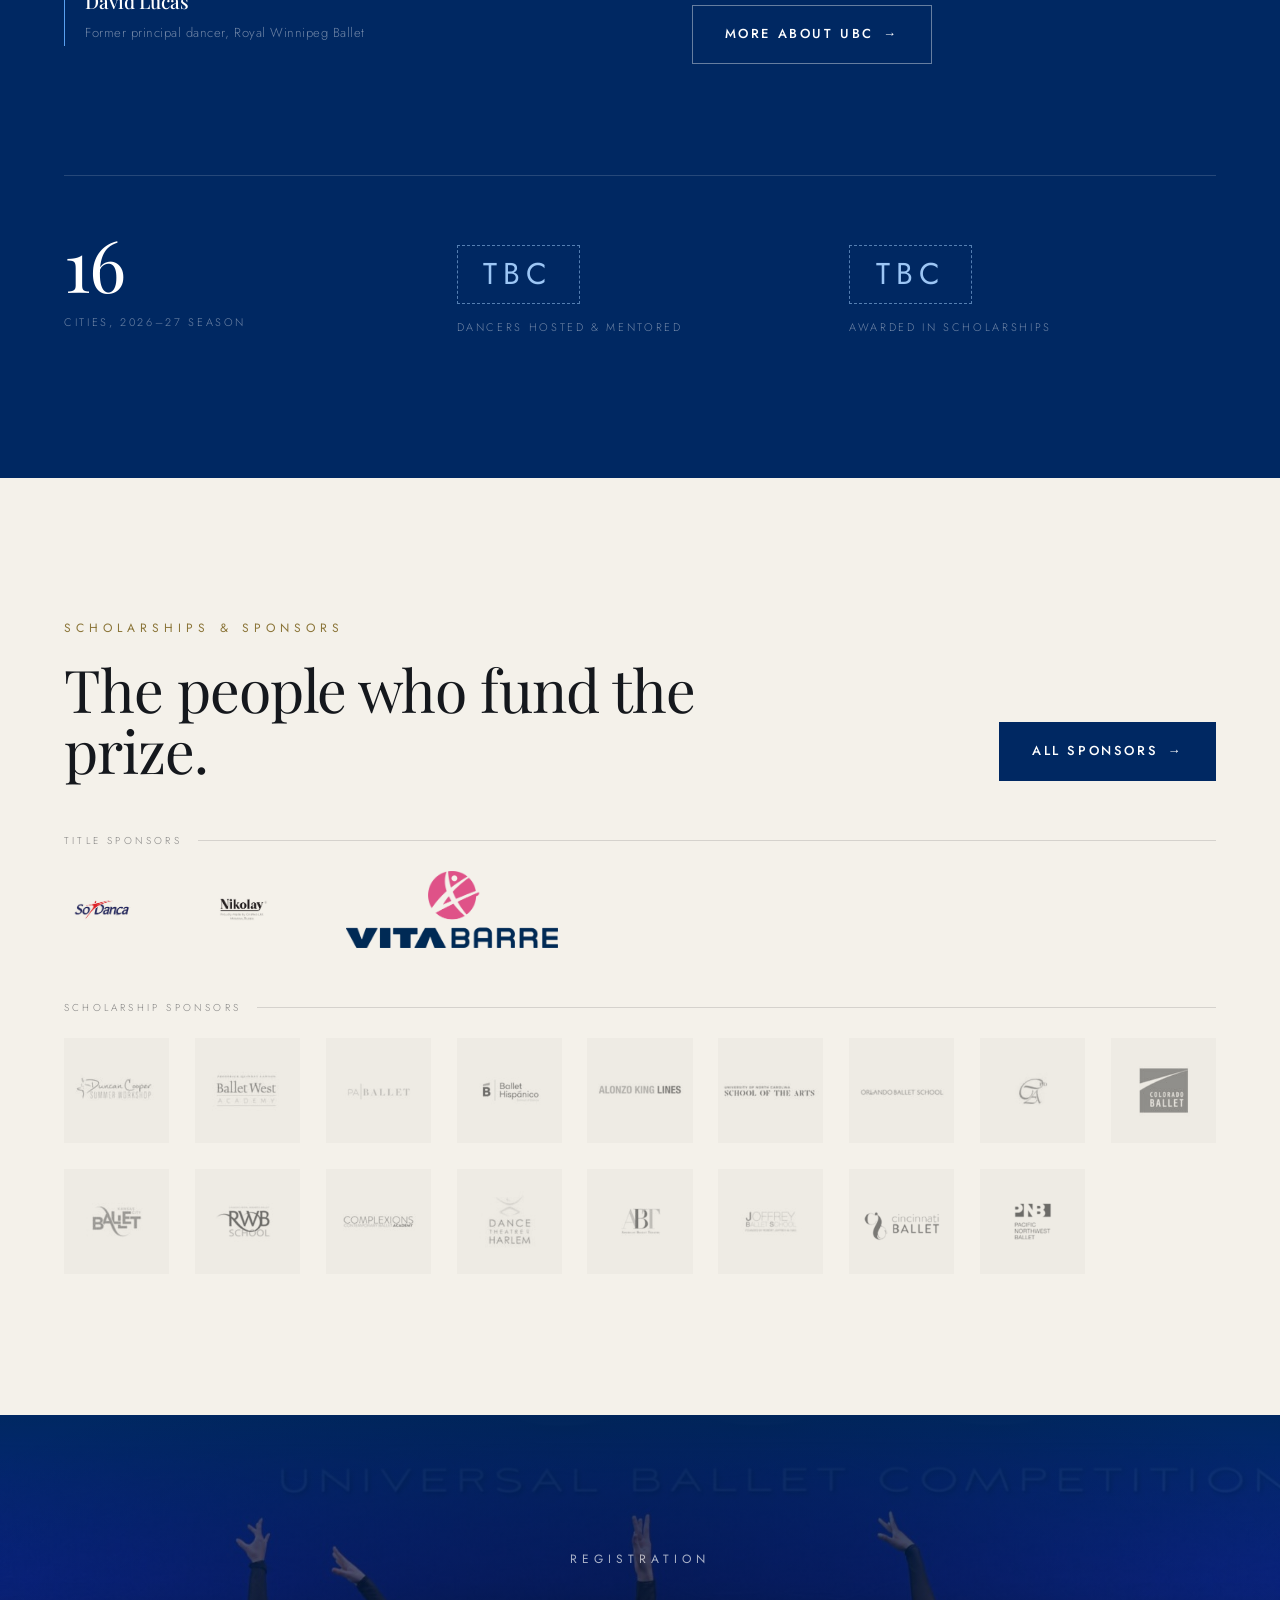
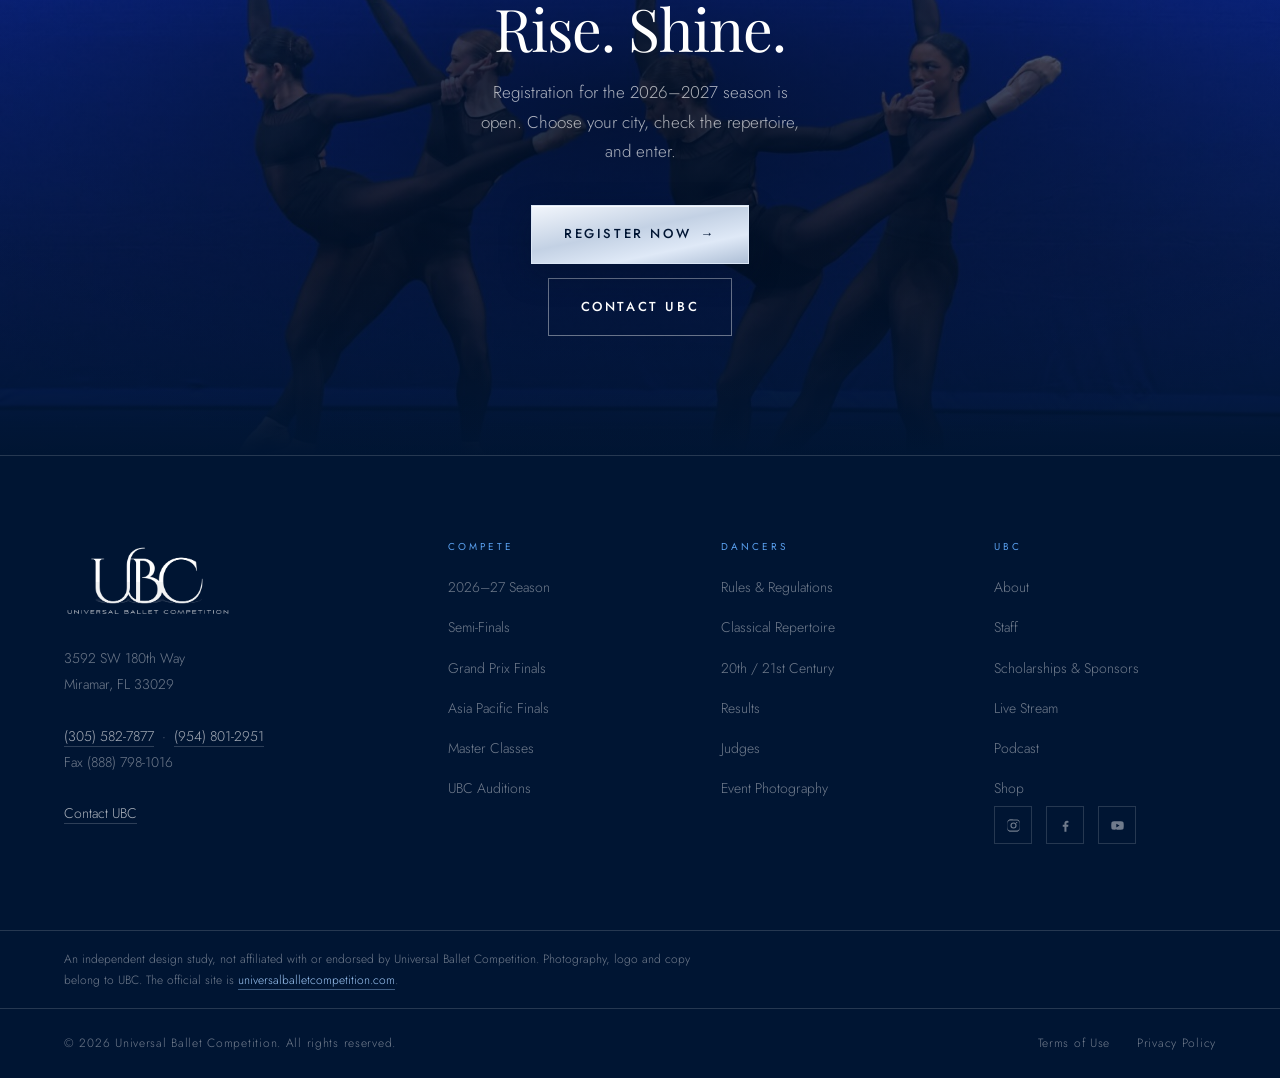
==== commit 1a6d2874: "Mark the study as unaffiliated and keep it out of search Elisabeth asked for a shareable link, so th" ====
--- a/index.html
+++ b/index.html
@@ -4,6 +4,7 @@
 <meta charset="utf-8">
 <meta name="viewport" content="width=device-width, initial-scale=1">
 <title>Universal Ballet Competition — The World Stage, at Student Age</title>
+<meta name="robots" content="noindex, nofollow">
 <meta name="description" content="The world's top student ballet competition. Master classes, scholarships and international opportunities for young dancers. 16 cities, 2026–2027 season.">
 <link rel="icon" href="assets/img/logo-blue.png">
 <link rel="preconnect" href="https://fonts.googleapis.com">
@@ -415,6 +416,10 @@
 .foot .socials a{ width:38px; height:38px; border:1px solid var(--navy-line); display:grid; place-items:center; color:var(--mist-dim); transition:border-color .3s var(--ease), color .3s var(--ease); }
 .foot .socials a:hover{ border-color:var(--star); color:var(--star-hi); }
 .foot .socials svg{ width:15px; height:15px; fill:currentColor; }
+.studynote{ border-top:1px solid var(--navy-line); padding-block:18px; }
+.studynote p{ margin:0; font-size:12px; line-height:1.7; color:var(--mist-dim); max-width:92ch; }
+.studynote a{ color:var(--star-hi); text-decoration:none; border-bottom:1px solid rgba(156,198,245,.4); }
+.studynote a:hover{ color:#fff; }
 .legal{ border-top:1px solid var(--navy-line); display:flex; justify-content:space-between; gap:20px; flex-wrap:wrap; padding-block:24px; font-size:12px; color:var(--mist-dim); letter-spacing:.06em; }
 .legal a{ color:var(--mist-dim); text-decoration:none; margin-left:22px; }
 .legal a:hover{ color:var(--white); }
@@ -956,6 +961,11 @@
       </div>
     </div>
   </div>
+  <div class="wrap studynote">
+    <p>An independent design study, not affiliated with or endorsed by Universal Ballet Competition.
+    Photography, logo and copy belong to UBC. The official site is
+    <a href="https://universalballetcompetition.com/">universalballetcompetition.com</a>.</p>
+  </div>
   <div class="wrap legal">
     <span>&copy; <span id="yr">2026</span> Universal Ballet Competition. All rights reserved.</span>
     <span>
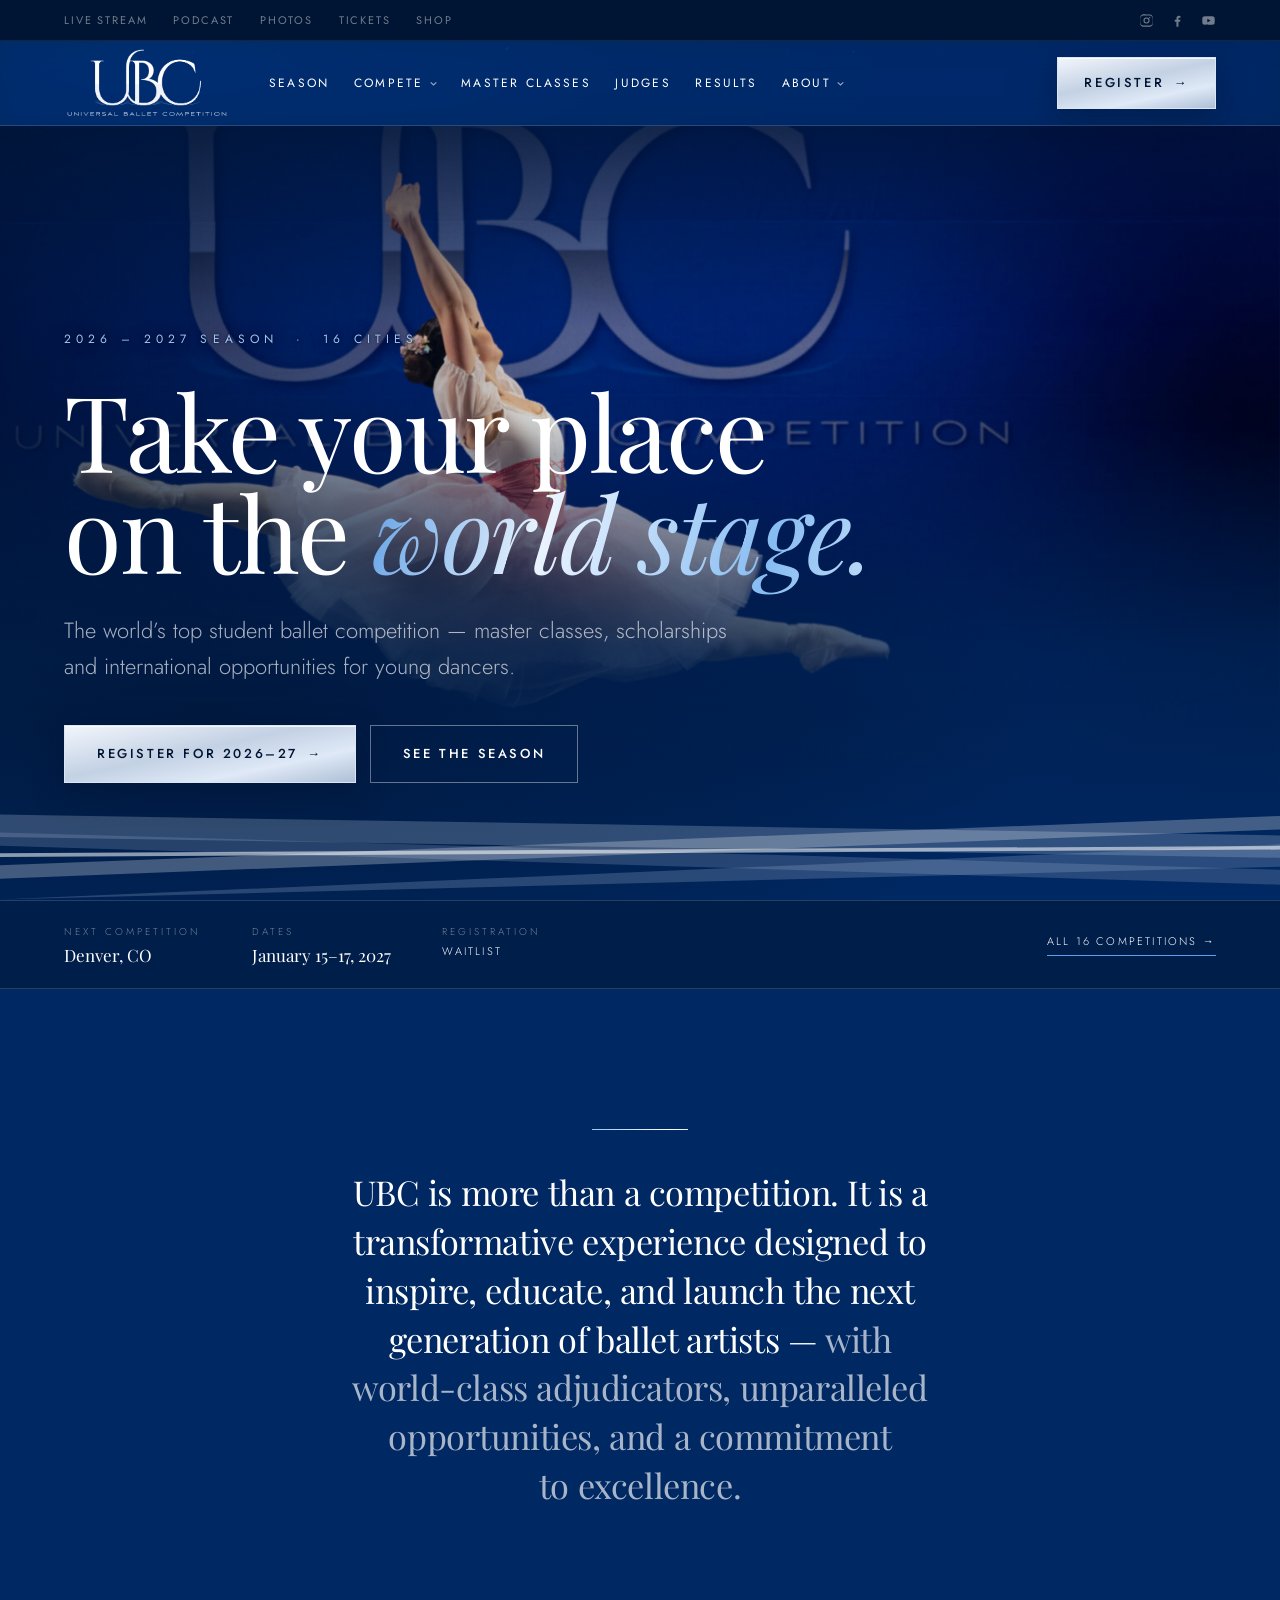
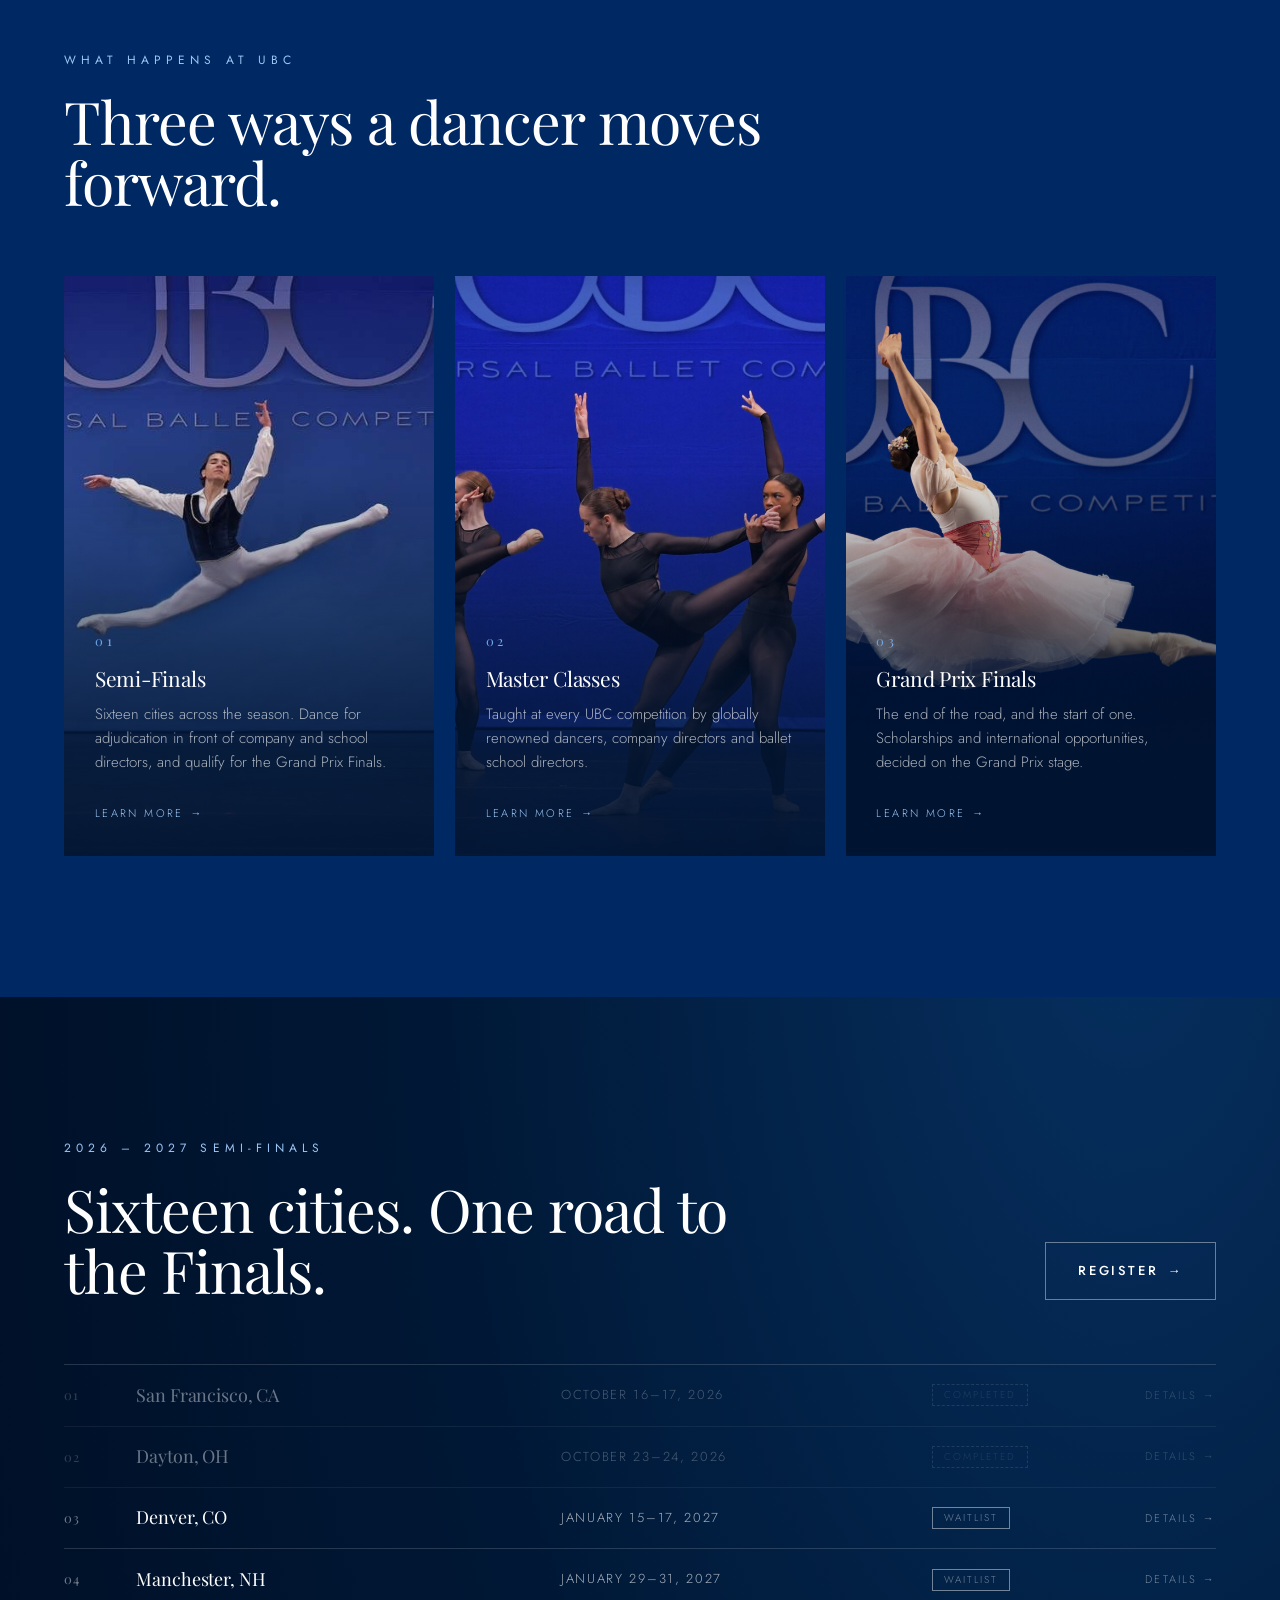
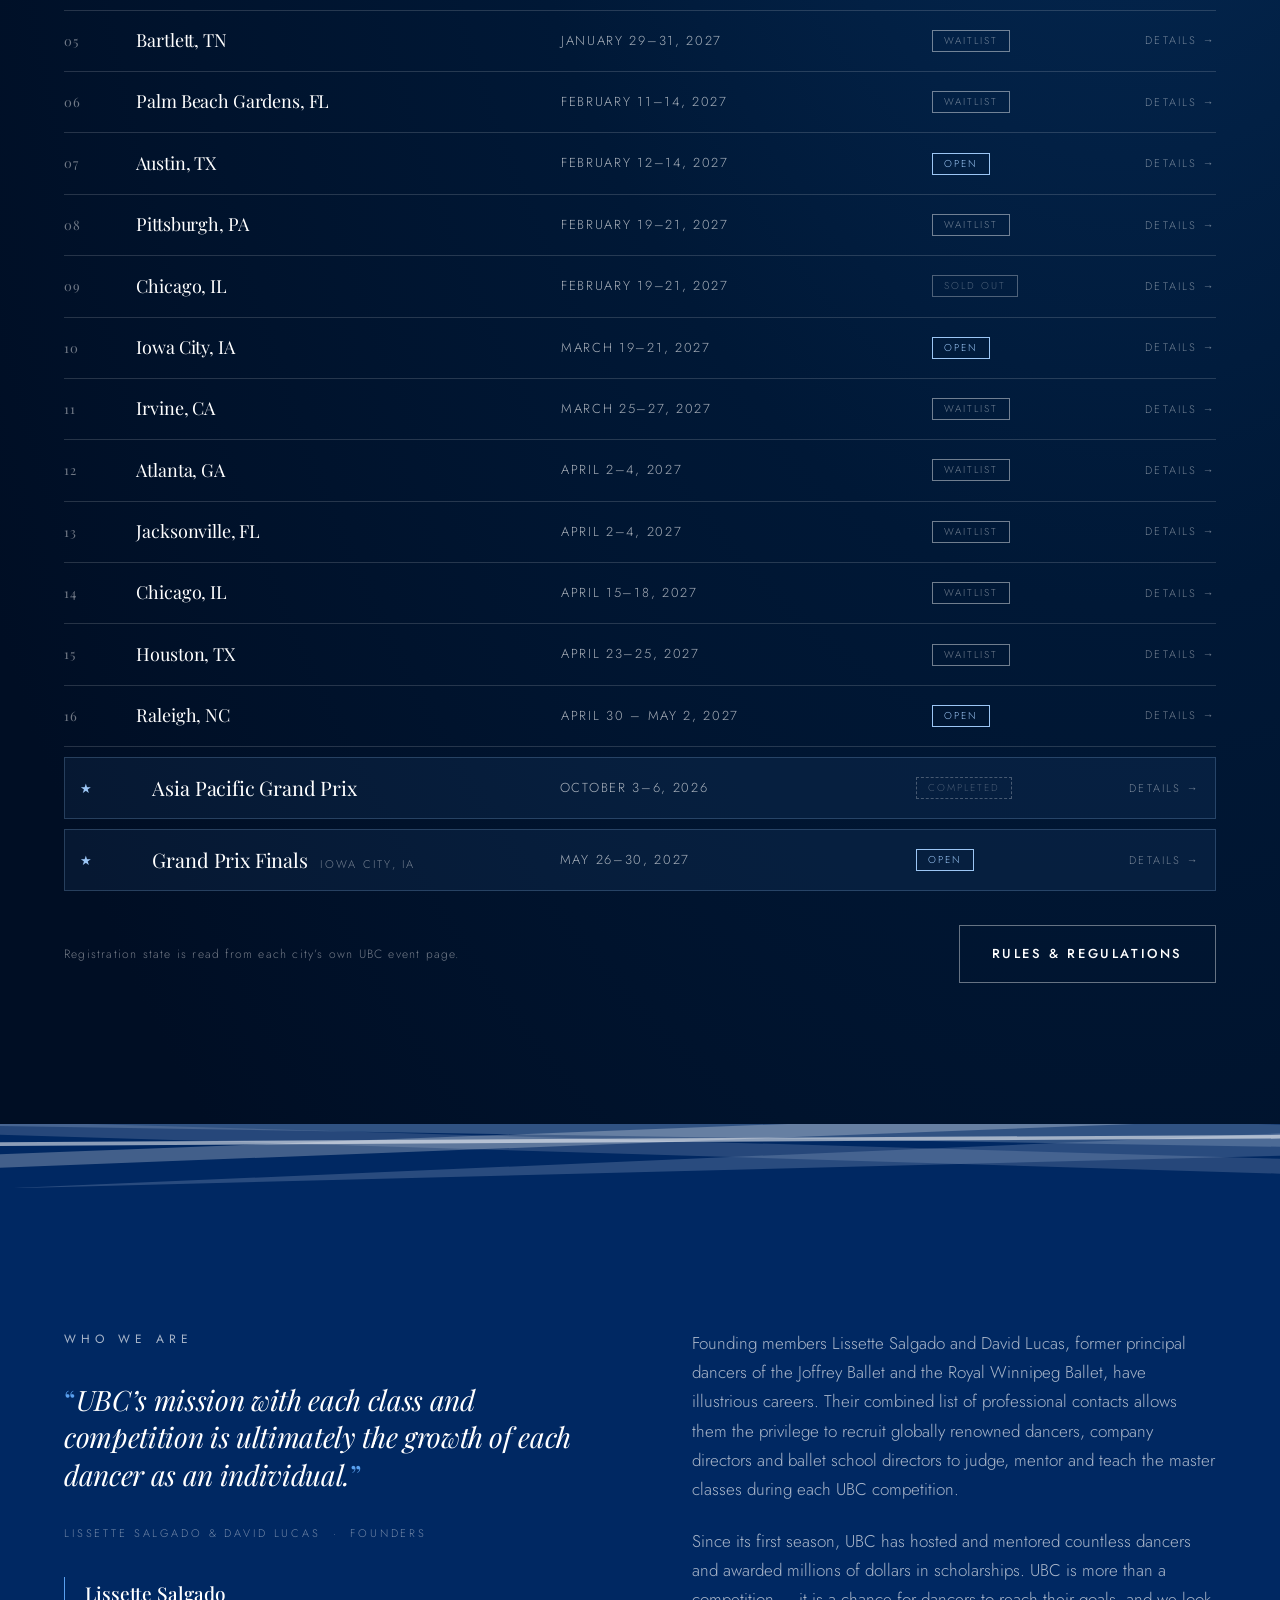
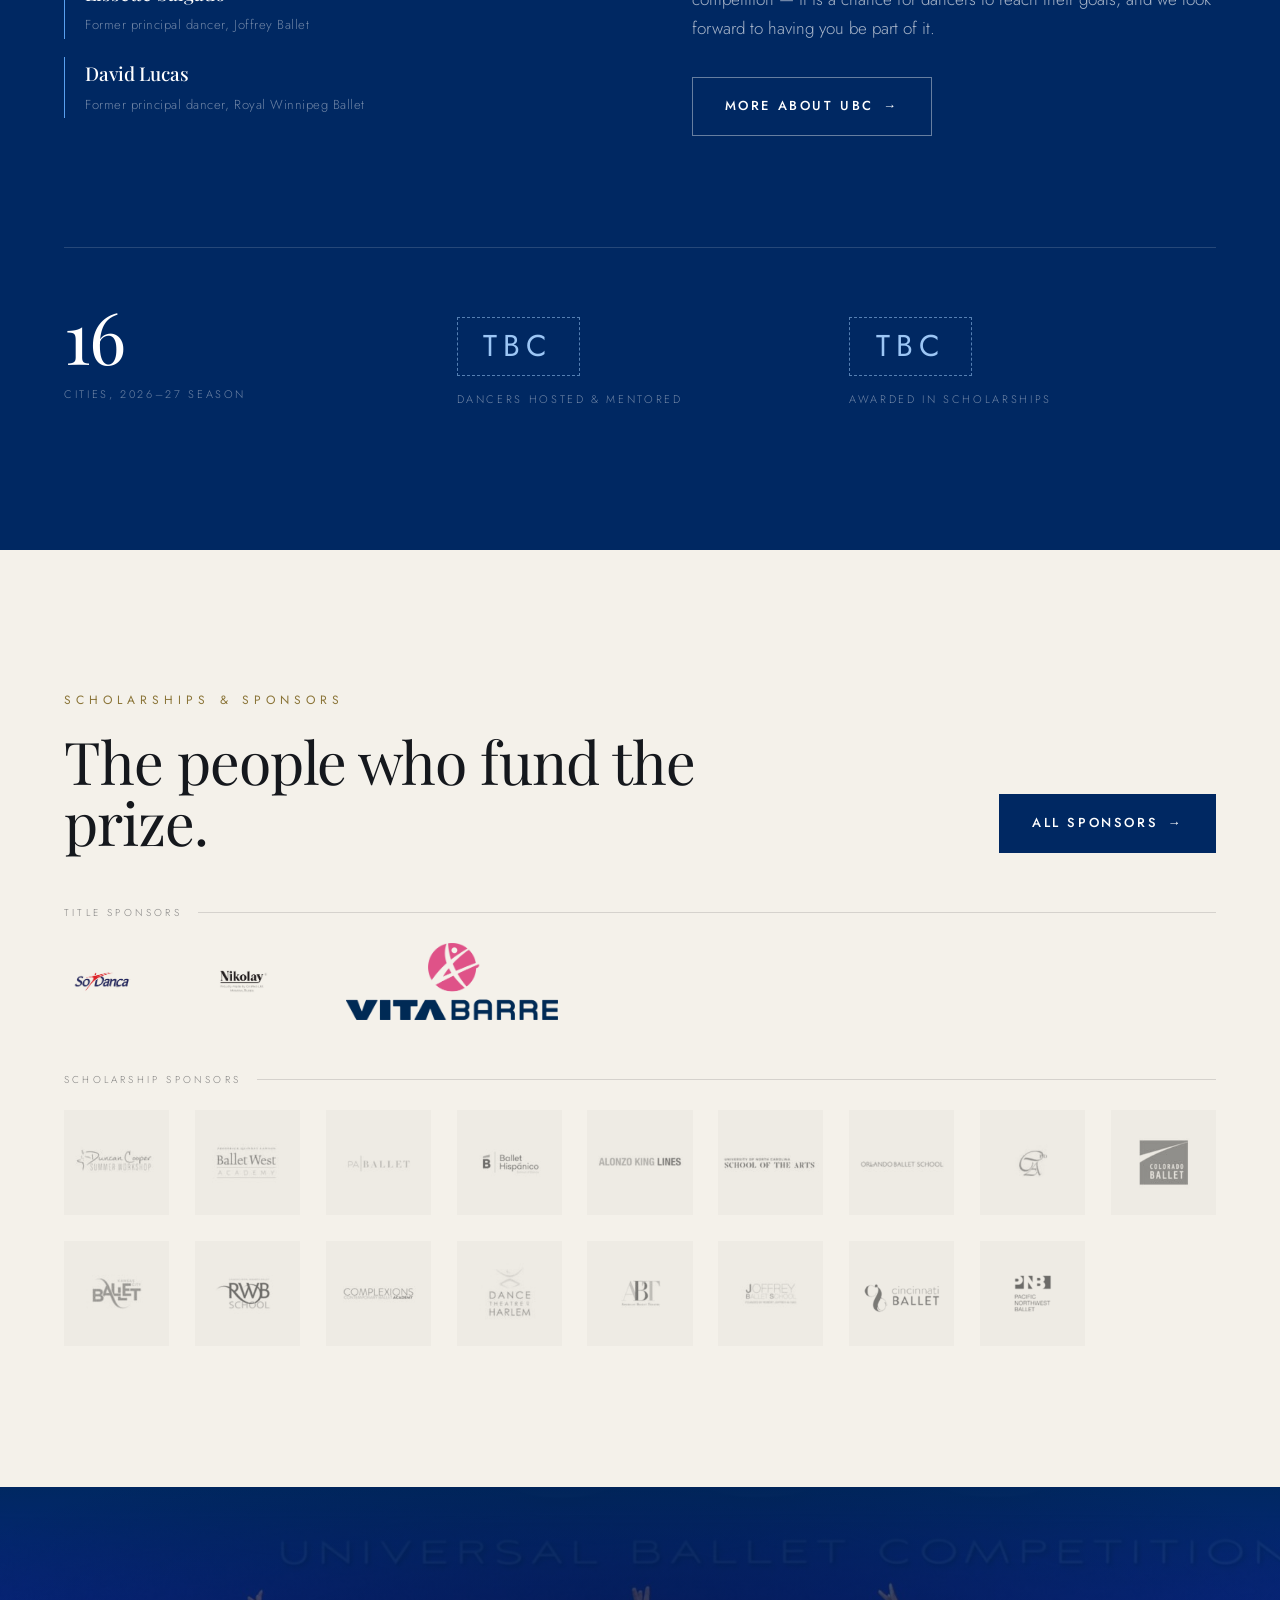
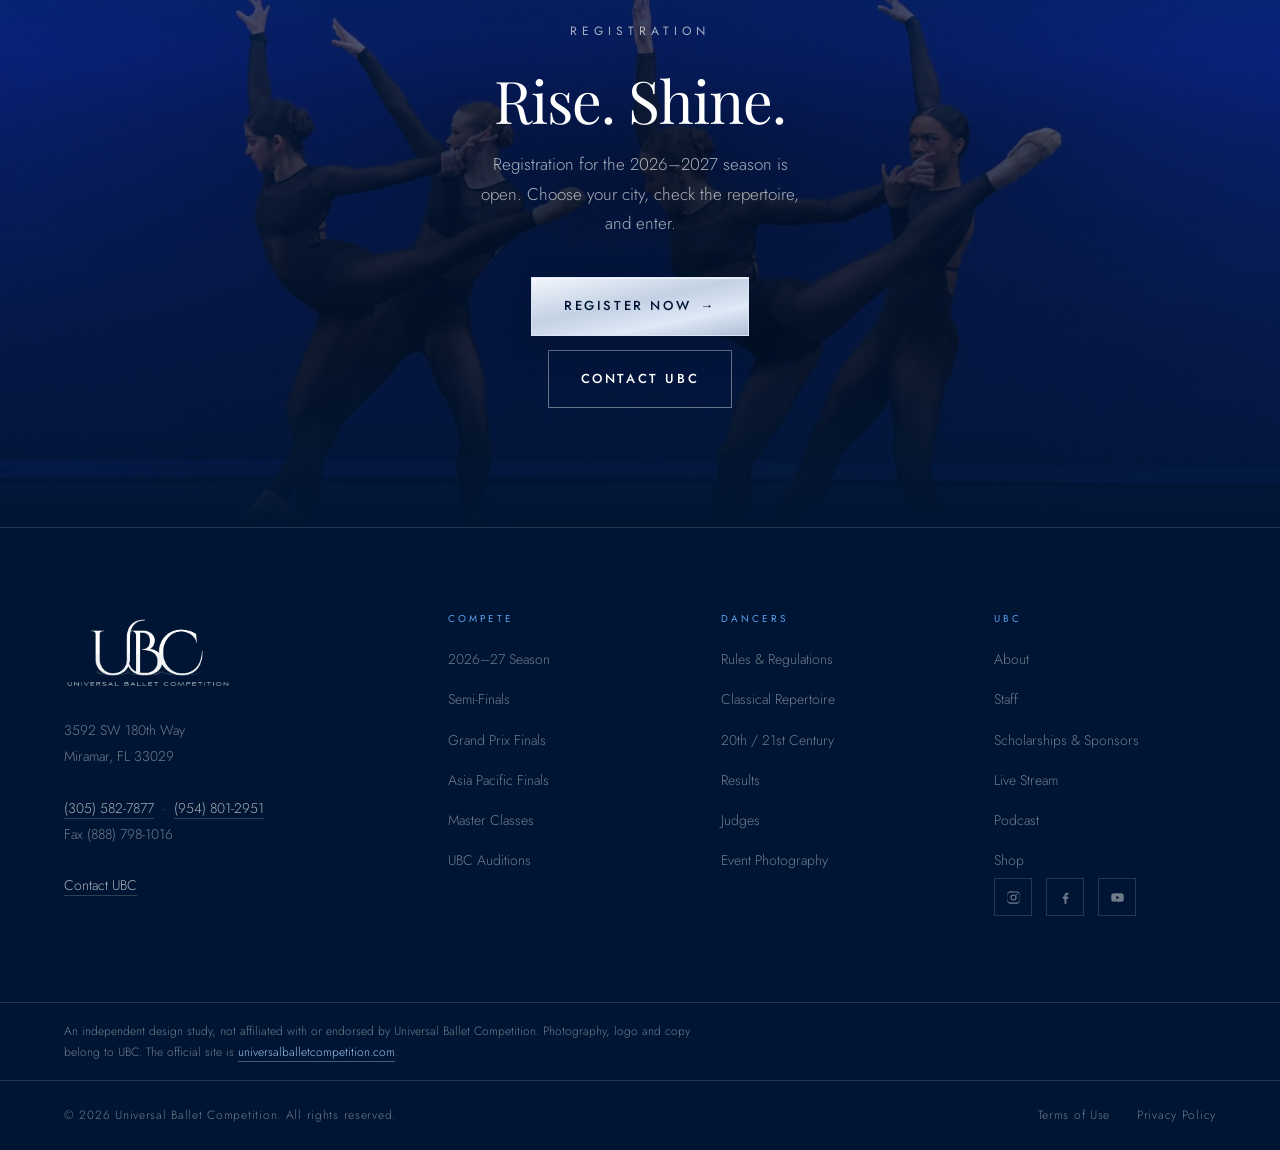
==== commit e599ad32: "Correct the schedule from UBC's city pages, and split event state from registration state GrokBot wa" ====
--- a/index.html
+++ b/index.html
@@ -1,6 +1,7 @@
 <!DOCTYPE html>
 <html lang="en">
 <head>
+<!-- Built by build.py from partials/ + pages/. Do not edit this file directly. -->
 <meta charset="utf-8">
 <meta name="viewport" content="width=device-width, initial-scale=1">
 <title>Universal Ballet Competition — The World Stage, at Student Age</title>
@@ -10,555 +11,8 @@
 <link rel="preconnect" href="https://fonts.googleapis.com">
 <link rel="preconnect" href="https://fonts.gstatic.com" crossorigin>
 <link href="https://fonts.googleapis.com/css2?family=Playfair+Display:ital,wght@0,400;0,500;0,600;1,400;1,500&family=Jost:wght@300;400;500&display=swap" rel="stylesheet">
-<style>
-/* ──────────────────────────────────────────────────────────────
-   UNIVERSAL BALLET COMPETITION — landing page, redesign study
-   Ground colour #002862 is measured from UBC's own assets:
-   their markup, their OG image, and the logo PNG's own pixels.
-   ────────────────────────────────────────────────────────────── */
-
-:root{
-  --navy:        #002862;   /* brand, measured 3 ways */
-  --navy-deep:   #001533;   /* scrims, footer */
-  --navy-lift:   #06366f;   /* raised panels */
-  --navy-line:   rgba(255,255,255,.15);
-  --glow-hi:     #00407f;   /* their hero's lit corner, measured #003D7B */
-  --glow-lo:     #001a38;   /* their hero's far edge,   measured #001D3C */
-  --star:        #59a0ef;   /* THEIR accent, measured off the tour graphic */
-  --star-hi:     #9cc6f5;   /* lifted, for type that must hold on navy */
-  --silver:      #c6d2e3;
-  --silver-dim:  #8fa2be;
-  --slate:       #3762a1;   /* their button, measured */
-  --sheen: linear-gradient(104deg,#5f9fe4 0%,#eaf4ff 13%,#86bcf2 29%,
-           #ffffff 45%,#6fb0ec 61%,#eaf4ff 79%,#5f9fe4 100%);
-  --paper:       #f4f1ea;
-  --ink:         #15181d;
-  --white:       #ffffff;
-  --mist:        rgba(255,255,255,.66);
-  --mist-dim:    rgba(255,255,255,.44);
-
-  --display: "Playfair Display", Georgia, "Times New Roman", serif;
-  --ui: "Jost", "Helvetica Neue", Arial, sans-serif;
-
-  --gutter: clamp(20px, 5vw, 72px);
-  --maxw: 1320px;
-  --ease: cubic-bezier(.16,.68,.25,1);
-}
-
-*,*::before,*::after{ box-sizing:border-box; }
-html{ scroll-behavior:smooth; -webkit-text-size-adjust:100%; }
-body{
-  margin:0;
-  background:var(--navy);
-  position:relative;
-  color:var(--white);
-  font-family:var(--ui);
-  font-weight:300;
-  font-size:clamp(15px,.55vw + 13px,17px);
-  line-height:1.72;
-  -webkit-font-smoothing:antialiased;
-  overflow-x:hidden;
-}
-img{ display:block; max-width:100%; }
-a{ color:inherit; }
-
-.wrap{ max-width:var(--maxw); margin-inline:auto; padding-inline:var(--gutter); }
-
-.skip{
-  position:absolute; left:-9999px; top:0; z-index:200;
-  background:var(--star); color:var(--navy-deep);
-  padding:12px 20px; font:500 13px/1 var(--ui); letter-spacing:.14em; text-transform:uppercase;
-}
-.skip:focus{ left:12px; top:12px; }
-
-/* ── shared type ─────────────────────────────────────────────── */
-.eyebrow{
-  font-family:var(--ui); font-weight:400;
-  font-size:clamp(10px,.3vw + 9px,12px);
-  letter-spacing:.42em; text-transform:uppercase;
-  color:var(--star-hi); margin:0;
-}
-.hero .eyebrow{ text-shadow:0 1px 16px rgba(0,14,36,.95), 0 0 3px rgba(0,14,36,.8); }
-.eyebrow--mist{ color:var(--mist-dim); }
-
-h1,h2,h3{ font-family:var(--display); font-weight:400; margin:0; }
-h1{ font-size:clamp(44px,8.2vw,112px); line-height:.96; letter-spacing:-.022em; }
-h2{ font-size:clamp(32px,4.6vw,62px); line-height:1.04; letter-spacing:-.018em; }
-h3{ font-size:clamp(21px,1.6vw,28px); line-height:1.16; letter-spacing:-.01em; }
-
-.lede{
-  font-size:clamp(17px,.85vw + 14px,22px); line-height:1.6;
-  color:var(--mist); font-weight:300; max-width:54ch;
-}
-.rule{ height:1px; width:96px; border:0; margin:0;
-  background:linear-gradient(90deg,var(--star-hi),#ffffff 38%,var(--star) 72%,transparent);
-  background-size:220% 100%; animation:sweep 9s linear infinite; }
-
-/* ── buttons ─────────────────────────────────────────────────── */
-.btn{
-  display:inline-flex; align-items:center; gap:.7em;
-  font-family:var(--ui); font-weight:500;
-  font-size:clamp(11px,.25vw + 10px,13px);
-  letter-spacing:.2em; text-transform:uppercase;
-  padding:17px 32px; text-decoration:none;
-  border:1px solid transparent; border-radius:0;
-  transition:background .4s var(--ease), color .4s var(--ease),
-             border-color .4s var(--ease), transform .4s var(--ease);
-}
-.btn--ghost{ background:transparent; color:var(--white); border-color:rgba(255,255,255,.4); }
-.btn--ghost:hover{ border-color:var(--white); background:rgba(255,255,255,.07); transform:translateY(-2px); }
-.btn--dark{ background:var(--navy); color:var(--white); border-color:var(--navy); }
-.btn--dark:hover{ background:var(--navy-lift); border-color:var(--navy-lift); transform:translateY(-2px); }
-.btn .arr{ transition:transform .4s var(--ease); }
-.btn:hover .arr{ transform:translateX(5px); }
-
-:focus-visible{ outline:2px solid var(--star-hi); outline-offset:3px; }
-
-/* ── TBC chip: an honest placeholder, not invented data ──────── */
-.tbc{
-  display:inline-block; font-family:var(--ui); font-weight:400;
-  font-size:.42em; letter-spacing:.2em; text-transform:uppercase;
-  color:var(--star-hi); border:1px dashed rgba(156,198,245,.55);
-  padding:.45em .85em; vertical-align:middle; line-height:1;
-}
-
-/* ══ UTILITY BAR ═════════════════════════════════════════════ */
-.utility{
-  background:var(--navy-deep);
-  border-bottom:1px solid rgba(255,255,255,.07);
-  font-size:11px; letter-spacing:.17em; text-transform:uppercase; font-weight:400;
-  position:relative; z-index:60;
-}
-.utility .wrap{ display:flex; align-items:center; justify-content:space-between; gap:18px; min-height:40px; }
-.utility ul{ display:flex; gap:clamp(14px,2vw,30px); list-style:none; margin:0; padding:0; flex-wrap:wrap; }
-.utility a{ color:var(--mist-dim); text-decoration:none; transition:color .3s var(--ease); }
-.utility a:hover{ color:var(--star); }
-.utility .socials{ display:flex; gap:16px; }
-.utility .socials a{ display:grid; place-items:center; }
-.utility svg{ width:15px; height:15px; fill:currentColor; }
-
-/* ══ PRIMARY NAV ═════════════════════════════════════════════ */
-.nav{
-  position:sticky; top:0; z-index:50;
-  background:rgba(0,40,98,.78);
-  backdrop-filter:saturate(1.6) blur(14px);
-  -webkit-backdrop-filter:saturate(1.6) blur(14px);
-  border-bottom:1px solid var(--navy-line);
-  transition:background .4s var(--ease), border-color .4s var(--ease);
-}
-.nav.is-stuck{ background:rgba(0,21,51,.94); }
-.nav .wrap{ display:flex; align-items:center; gap:clamp(18px,3vw,48px); min-height:84px; transition:min-height .4s var(--ease); }
-.nav.is-stuck .wrap{ min-height:68px; }
-.brand{ display:block; flex:0 0 auto; }
-.brand img{ width:clamp(130px,13vw,188px); height:auto; transition:width .4s var(--ease); }
-.nav.is-stuck .brand img{ width:clamp(116px,10.5vw,152px); }
-
-.menu{ display:flex; align-items:center; gap:clamp(12px,1.9vw,34px); list-style:none; margin:0 auto 0 0; padding:0; }
-.menu > li{ position:relative; }
-.menu > li > a{
-  display:flex; align-items:center; gap:.5em;
-  text-decoration:none; color:var(--white);
-  font-size:12px; letter-spacing:.19em; text-transform:uppercase; font-weight:400;
-  padding:12px 0; white-space:nowrap;
-  transition:color .3s var(--ease);
-}
-.menu > li > a::after{
-  content:""; position:absolute; left:0; right:0; bottom:4px; height:1px;
-  background:var(--star); transform:scaleX(0); transform-origin:left;
-  transition:transform .42s var(--ease);
-}
-.menu > li:hover > a, .menu > li:focus-within > a{ color:var(--star-hi); }
-.menu > li:hover > a::after, .menu > li:focus-within > a::after{ transform:scaleX(1); }
-.caret{ width:7px; height:7px; fill:none; stroke:currentColor; stroke-width:1.6; opacity:.6; transition:transform .3s var(--ease); }
-.menu > li:hover .caret{ transform:rotate(180deg); }
-
-/* dropdown — columns, so the hierarchy is visible instead of stacked */
-.drop{
-  position:absolute; top:100%; left:-26px; min-width:264px;
-  background:var(--navy-deep);
-  border:1px solid var(--navy-line); border-top:2px solid var(--star);
-  padding:12px 0; list-style:none; margin:0;
-  opacity:0; visibility:hidden; transform:translateY(8px);
-  transition:opacity .3s var(--ease), transform .3s var(--ease), visibility .3s;
-  box-shadow:0 26px 60px rgba(0,8,22,.55);
-}
-.menu > li:hover .drop, .menu > li:focus-within .drop{ opacity:1; visibility:visible; transform:translateY(0); }
-.drop a{
-  display:block; padding:11px 26px; text-decoration:none; color:var(--mist);
-  font-size:13px; letter-spacing:.06em; line-height:1.3;
-  border-left:2px solid transparent;
-  transition:color .25s var(--ease), border-color .25s var(--ease), background .25s var(--ease);
-}
-.drop a:hover{ color:var(--white); border-left-color:var(--star); background:rgba(255,255,255,.04); }
-.drop .drop-head{
-  display:block; padding:6px 26px 9px; font-size:10px; letter-spacing:.26em;
-  text-transform:uppercase; color:var(--star); opacity:.8;
-}
-.nav .btn{ flex:0 0 auto; padding:14px 26px; }
-.menu-cta{ display:none; }
-
-.burger{
-  display:none; background:none; border:1px solid var(--navy-line);
-  width:46px; height:46px; cursor:pointer; padding:0;
-  place-items:center; flex:0 0 auto; margin-left:auto;
-}
-.burger span{ display:block; width:20px; height:1px; background:var(--white); position:relative; transition:background .3s; }
-.burger span::before,.burger span::after{
-  content:""; position:absolute; left:0; width:20px; height:1px; background:var(--white);
-  transition:transform .36s var(--ease), top .3s var(--ease);
-}
-.burger span::before{ top:-6px; } .burger span::after{ top:6px; }
-.burger[aria-expanded="true"] span{ background:transparent; }
-.burger[aria-expanded="true"] span::before{ top:0; transform:rotate(45deg); }
-.burger[aria-expanded="true"] span::after{ top:0; transform:rotate(-45deg); }
-
-/* ══ HERO ════════════════════════════════════════════════════ */
-.hero{ position:relative; isolation:isolate; min-height:clamp(560px,86svh,940px); display:flex; align-items:flex-end; }
-.hero__media{ position:absolute; inset:0; z-index:-2; overflow:hidden; background:var(--navy); }
-.hero__media img{
-  width:100%; height:100%; object-fit:cover; object-position:48% 34%;
-  transform:scale(1.045); animation:drift 26s var(--ease) forwards;
-}
-@keyframes drift{ to{ transform:scale(1); } }
-/* the scrim resolves to exactly the page ground, so the photograph
-   does not sit ON the page — the page is the backdrop in the photograph */
-.hero__scrim{
-  position:absolute; inset:0; z-index:-1;
-  background:
-    radial-gradient(86% 56% at 16% 76%, rgba(0,18,44,.58) 0%, rgba(0,18,44,.22) 54%, transparent 76%),
-    linear-gradient(to bottom, rgba(0,21,51,.72) 0%, rgba(0,21,51,0) 26%),
-    linear-gradient(to bottom, rgba(0,40,98,0) 38%, rgba(0,40,98,.76) 68%, var(--navy) 97%),
-    linear-gradient(to right, rgba(0,21,51,.62) 0%, rgba(0,40,98,.14) 44%, rgba(0,40,98,0) 62%);
-}
-.hero__inner{ position:relative; z-index:2; width:100%; padding-block:clamp(60px,11vh,130px) clamp(96px,13vh,156px); }
-.hero h1{ margin:.28em 0 0; max-width:15ch; text-wrap:balance; }
-.hero h1 em{ font-style:italic; color:var(--star-hi); }
-.hero h1 em.sheen{ padding-right:.06em; }
-.hero .lede{ margin:1.5em 0 0; }
-.hero__cta{ display:flex; flex-wrap:wrap; gap:14px; margin-top:2.4em; }
-
-/* ── NEXT UP band: derived from the schedule, so it cannot go stale ── */
-.nextup{ border-top:1px solid var(--navy-line); border-bottom:1px solid var(--navy-line); background:rgba(0,21,51,.5); }
-.nextup .wrap{ display:flex; align-items:center; flex-wrap:wrap; gap:clamp(18px,4vw,56px); padding-block:22px; }
-.nextup dl{ display:flex; flex-wrap:wrap; gap:clamp(18px,4vw,56px); margin:0; flex:1 1 auto; }
-.nextup div{ min-width:0; }
-.nextup dt{ font-size:10px; letter-spacing:.3em; text-transform:uppercase; color:var(--mist-dim); margin-bottom:5px; }
-.nextup dd{ margin:0; font-family:var(--display); font-size:clamp(17px,1.3vw,22px); line-height:1.2; }
-.nextup .status{ font-family:var(--ui); font-size:11px; letter-spacing:.2em; text-transform:uppercase; }
-.nextup .status.open{ color:var(--star-hi); }
-.nextup .status.live{ color:#7fe0a8; }
-.nextup a.more{
-  font-size:11px; letter-spacing:.2em; text-transform:uppercase; color:var(--white);
-  text-decoration:none; border-bottom:1px solid var(--star); padding-bottom:4px; white-space:nowrap;
-  transition:color .3s var(--ease);
-}
-.nextup a.more:hover{ color:var(--star-hi); }
-.pulse{
-  display:inline-block; width:7px; height:7px; border-radius:50%; background:#7fe0a8;
-  margin-right:.6em; vertical-align:middle; animation:pulse 2.1s ease-in-out infinite;
-}
-@keyframes pulse{ 0%,100%{ opacity:1; transform:scale(1);} 50%{ opacity:.35; transform:scale(.72);} }
-
-/* ══ SECTIONS ════════════════════════════════════════════════ */
-section{ position:relative; }
-[data-shot],[id]{ scroll-margin-top:96px; }
-.pad{ padding-block:clamp(72px,11vw,150px); }
-.sechead{ display:flex; align-items:flex-end; justify-content:space-between; gap:40px; flex-wrap:wrap; margin-bottom:clamp(38px,5vw,70px); }
-.sechead h2{ max-width:20ch; }
-.sechead .eyebrow{ margin-bottom:1.6em; }
-
-/* STATEMENT */
-.statement{ text-align:center; }
-.statement .inner{ max-width:62ch; margin-inline:auto; }
-.statement .rule{ margin-inline:auto; margin-bottom:38px; }
-.statement p{
-  font-family:var(--display); font-weight:400;
-  font-size:clamp(21px,1.9vw + 10px,38px); line-height:1.42; letter-spacing:-.012em;
-  color:var(--white); margin:0; text-wrap:pretty;
-}
-.statement p .dim{ color:var(--mist); }
-
-/* PILLARS */
-.pillars .grid{ display:grid; grid-template-columns:repeat(3,1fr); gap:clamp(14px,1.6vw,26px); }
-.pillar{
-  position:relative; display:flex; flex-direction:column; justify-content:flex-end;
-  min-height:clamp(400px,46vw,580px); overflow:hidden; text-decoration:none; color:var(--white);
-  background:var(--navy-deep);
-}
-.pillar img{
-  position:absolute; inset:0; width:100%; height:100%; object-fit:cover;
-  transition:transform 1.1s var(--ease), filter 1.1s var(--ease);
-  filter:saturate(.92);
-}
-.pillar::after{
-  content:""; position:absolute; inset:0;
-  background:linear-gradient(to bottom, rgba(0,21,51,.1) 0%, rgba(0,21,51,.1) 34%, rgba(0,21,51,.86) 82%, rgba(0,21,51,.96) 100%);
-  transition:opacity .9s var(--ease);
-}
-.pillar:hover img{ transform:scale(1.06); filter:saturate(1.05); }
-.pillar__body{ position:relative; z-index:2; padding:clamp(24px,2.4vw,38px); }
-.pillar__num{
-  font-family:var(--display); font-size:13px; letter-spacing:.3em;
-  background:var(--sheen); background-size:280% 100%;
-  -webkit-background-clip:text; background-clip:text; color:transparent;
-  animation:sweep 8s linear infinite;
-  display:block; margin-bottom:14px;
-}
-.pillar h3{ text-transform:none; }
-.pillar p{ color:var(--mist); font-size:15px; line-height:1.6; margin:.75em 0 1.5em; max-width:34ch; }
-.pillar .go{
-  display:inline-flex; align-items:center; gap:.6em;
-  font-size:11px; letter-spacing:.22em; text-transform:uppercase; color:var(--star-hi);
-}
-.pillar .go .arr{ transition:transform .4s var(--ease); }
-.pillar:hover .go .arr{ transform:translateX(6px); }
-.pillar__edge{ position:absolute; left:0; right:0; bottom:0; height:2px; background:var(--star); transform:scaleX(0); transform-origin:left; transition:transform .6s var(--ease); z-index:3; }
-.pillar:hover .pillar__edge{ transform:scaleX(1); }
-
-/* SEASON TABLE */
-.season{ background:radial-gradient(104% 150% at 88% -8%, #063060 0%, #001836 52%, #000e24 100%); }
-.season__list{ border-top:1px solid var(--navy-line); }
-.ev{
-  display:grid;
-  grid-template-columns:52px minmax(0,1.5fr) minmax(0,1.3fr) 152px 112px;
-  align-items:center; gap:clamp(10px,1.6vw,26px);
-  padding:19px 0; border-bottom:1px solid var(--navy-line);
-  text-decoration:none; color:var(--white);
-  transition:background .35s var(--ease), padding-inline .35s var(--ease);
-}
-.ev:hover{ background:rgba(255,255,255,.045); padding-inline:16px; }
-.ev__n{ font-family:var(--display); font-size:13px; color:var(--mist-dim); letter-spacing:.08em; }
-.ev__city{ font-family:var(--display); font-size:clamp(18px,1.35vw,25px); line-height:1.2; letter-spacing:-.008em; }
-.ev__city .st{ font-family:var(--ui); font-size:.56em; letter-spacing:.2em; color:var(--mist-dim); margin-left:.7em; text-transform:uppercase; }
-.ev__date{ font-size:13px; letter-spacing:.13em; text-transform:uppercase; color:var(--mist); }
-.ev__tag{ font-size:10px; letter-spacing:.2em; text-transform:uppercase; }
-.tag{ display:inline-block; padding:5px 11px; border:1px solid currentColor; line-height:1; white-space:nowrap; }
-.tag.open{ color:var(--star-hi); }
-.tag.wait{ color:var(--mist-dim); }
-.tag.sold{ color:rgba(255,255,255,.3); }
-.tag.live{ color:#7fe0a8; border-color:#7fe0a8; }
-.tag.done{ color:rgba(255,255,255,.26); border-style:dashed; }
-.ev__go{ text-align:right; font-size:11px; letter-spacing:.2em; text-transform:uppercase; color:var(--mist-dim); transition:color .3s var(--ease); }
-.ev:hover .ev__go{ color:var(--star-hi); }
-.ev--finals{ border-bottom:0; margin-top:10px; background:rgba(89,160,239,.07); box-shadow:inset 0 0 0 1px rgba(156,198,245,.22); padding-inline:16px; }
-.ev--finals .ev__n{ color:var(--star-hi); }
-.ev--finals .ev__city{ font-size:clamp(20px,1.5vw,28px); }
-.ev.is-past{ opacity:.42; }
-.ev.is-past:hover{ opacity:.7; }
-.ev.is-live{ background:rgba(127,224,168,.06); box-shadow:inset 3px 0 0 #7fe0a8; padding-inline:16px; }
-.season__foot{ display:flex; justify-content:space-between; gap:24px; flex-wrap:wrap; align-items:center; margin-top:34px; }
-.season__note{ font-size:12px; letter-spacing:.1em; color:var(--mist-dim); }
-.season__note .tbc{ font-size:10px; letter-spacing:.16em; padding:.4em .7em; }
-
-/* FOUNDERS + RECORD */
-.founders .cols{ display:grid; grid-template-columns:1.05fr 1fr; gap:clamp(36px,6vw,92px); align-items:start; }
-.founders blockquote{
-  margin:0; font-family:var(--display); font-style:italic; font-weight:400;
-  font-size:clamp(23px,2.2vw,36px); line-height:1.34; letter-spacing:-.012em;
-}
-.founders blockquote .mark{ color:var(--star); font-style:normal; }
-.founders .by{ margin-top:30px; font-size:11px; letter-spacing:.26em; text-transform:uppercase; color:var(--mist-dim); }
-.founders p{ color:var(--mist); margin:0 0 1.3em; }
-.names{ display:grid; gap:18px; margin:34px 0 0; padding:0; list-style:none; }
-.names li{ border-left:1px solid var(--star); padding-left:20px; }
-.names strong{ display:block; font-family:var(--display); font-weight:500; font-size:19px; letter-spacing:-.005em; }
-.names span{ font-size:13px; color:var(--mist-dim); letter-spacing:.04em; }
-
-.record{ display:grid; grid-template-columns:repeat(3,1fr); gap:clamp(14px,2vw,32px); margin-top:clamp(56px,7vw,96px); border-top:1px solid var(--navy-line); padding-top:clamp(36px,4vw,56px); }
-.stat .n{ font-family:var(--display); font-size:clamp(42px,5.6vw,80px); line-height:1; letter-spacing:-.03em; display:block; }
-.stat .l{ display:block; margin-top:14px; font-size:11px; letter-spacing:.24em; text-transform:uppercase; color:var(--mist-dim); }
-
-/* SPONSORS — the one light band. Sponsor logos are drawn for light
-   grounds (UBC's own file is named "LightBkgd"), and the page needs a breath. */
-.sponsors{ background:var(--paper); color:var(--ink); }
-.sponsors .eyebrow{ color:#8a7437; }
-.sponsors h2{ color:var(--ink); }
-.sponsors .rule{ background:#b99a4e; }
-.tier{ margin-top:clamp(34px,4vw,54px); }
-.tier__label{ font-size:10px; letter-spacing:.32em; text-transform:uppercase; color:rgba(21,24,29,.5); margin-bottom:22px; display:flex; align-items:center; gap:16px; }
-.tier__label::after{ content:""; flex:1; height:1px; background:rgba(21,24,29,.14); }
-.title-row{ display:flex; flex-wrap:wrap; align-items:center; gap:clamp(28px,5vw,70px); }
-.title-row img{ height:clamp(58px,6vw,86px); width:auto; object-fit:contain; mix-blend-mode:multiply; }
-.sch-grid{ display:grid; grid-template-columns:repeat(auto-fill,minmax(104px,1fr)); gap:clamp(14px,2vw,30px); align-items:center; }
-.sch-grid img{
-  width:100%; height:auto; aspect-ratio:1; object-fit:contain;
-  filter:grayscale(1) contrast(.92); opacity:.58; mix-blend-mode:multiply;
-  transition:filter .45s var(--ease), opacity .45s var(--ease), transform .45s var(--ease);
-}
-.sch-grid img:hover{ filter:none; opacity:1; transform:scale(1.05); }
-
-/* CLOSING CTA */
-.close{ position:relative; isolation:isolate; min-height:clamp(420px,56vw,640px); display:grid; place-items:center; text-align:center; overflow:hidden; }
-.close img{ position:absolute; inset:0; width:100%; height:100%; object-fit:cover; object-position:50% 34%; z-index:-2; }
-.close::before{
-  content:""; position:absolute; inset:0; z-index:-1;
-  background:
-    radial-gradient(70% 58% at 50% 46%, rgba(0,13,33,.72) 0%, rgba(0,13,33,.2) 68%, transparent 100%),
-    linear-gradient(to bottom, var(--navy) 0%, rgba(0,40,98,.52) 26%, rgba(0,21,51,.74) 70%, var(--navy-deep) 100%);
-}
-.close .inner{ padding:clamp(60px,9vw,110px) var(--gutter); max-width:46ch; }
-.close h2{ margin:.3em 0 0; }
-.close p{ color:var(--mist); margin:1.2em auto 2.3em; }
-.close .btns{ display:flex; gap:14px; justify-content:center; flex-wrap:wrap; }
-
-/* FOOTER */
-footer{ background:var(--navy-deep); border-top:1px solid var(--navy-line); }
-.foot{ display:grid; grid-template-columns:1.5fr repeat(3,1fr); gap:clamp(28px,4vw,56px); padding-block:clamp(56px,7vw,86px); }
-.foot img.mark{ width:168px; margin-bottom:26px; }
-.foot address{ font-style:normal; color:var(--mist-dim); font-size:14px; line-height:1.85; }
-.foot address a{ color:var(--mist); text-decoration:none; border-bottom:1px solid rgba(255,255,255,.18); }
-.foot address a:hover{ color:var(--star-hi); border-color:var(--star); }
-.foot h4{ font:400 10px/1 var(--ui); letter-spacing:.3em; text-transform:uppercase; color:var(--star); margin:0 0 20px; }
-.foot ul{ list-style:none; margin:0; padding:0; display:grid; gap:11px; }
-.foot ul a{ color:var(--mist-dim); text-decoration:none; font-size:14px; transition:color .3s var(--ease); }
-.foot ul a:hover{ color:var(--white); }
-.foot .socials{ display:flex; gap:14px; margin-top:4px; }
-.foot .socials a{ width:38px; height:38px; border:1px solid var(--navy-line); display:grid; place-items:center; color:var(--mist-dim); transition:border-color .3s var(--ease), color .3s var(--ease); }
-.foot .socials a:hover{ border-color:var(--star); color:var(--star-hi); }
-.foot .socials svg{ width:15px; height:15px; fill:currentColor; }
-.studynote{ border-top:1px solid var(--navy-line); padding-block:18px; }
-.studynote p{ margin:0; font-size:12px; line-height:1.7; color:var(--mist-dim); max-width:92ch; }
-.studynote a{ color:var(--star-hi); text-decoration:none; border-bottom:1px solid rgba(156,198,245,.4); }
-.studynote a:hover{ color:#fff; }
-.legal{ border-top:1px solid var(--navy-line); display:flex; justify-content:space-between; gap:20px; flex-wrap:wrap; padding-block:24px; font-size:12px; color:var(--mist-dim); letter-spacing:.06em; }
-.legal a{ color:var(--mist-dim); text-decoration:none; margin-left:22px; }
-.legal a:hover{ color:var(--white); }
-
-
-/* ══ SKY, STARS, SHEEN ═══════════════════════════════════════════
-   Their hero is not flat navy — it is a radial glow running
-   #003D7B at the lit corner down to #001D3C at the far edge, like a
-   spotlight raking a cyclorama. That glow is the "shimmer". It is
-   fixed, so the light stays put while the page moves past it. */
-.sky, .stars{ position:fixed; inset:0; pointer-events:none; }
-.sky{
-  z-index:-10;
-  background:radial-gradient(122% 88% at 13% 2%,
-    var(--glow-hi) 0%, #002c62 32%, var(--navy) 54%, var(--glow-lo) 100%);
-}
-.stars{ z-index:-9; }
-.stars i{
-  position:absolute; inset:0; display:block;
-  will-change:opacity;
-  animation:twinkle 9s ease-in-out infinite alternate;
-}
-.stars i:nth-child(1){ background:url(assets/stars-1.svg) repeat; background-size:420px 420px; animation-duration:7.5s; }
-.stars i:nth-child(2){ background:url(assets/stars-2.svg) repeat; background-size:660px 660px; animation-duration:11s; animation-delay:-3.5s; }
-.stars i:nth-child(3){ background:url(assets/stars-3.svg) repeat; background-size:900px 900px; animation-duration:14s; animation-delay:-7s; }
-@keyframes twinkle{ from{ opacity:.35; } to{ opacity:.95; } }
-
-/* a light-coloured section has to hide the sky behind it */
-.sponsors, .season, footer{ position:relative; z-index:1; }
-
-/* ── metallic sheen, swept slowly ──────────────────────────────── */
-.sheen{
-  background:var(--sheen);
-  background-size:280% 100%;
-  -webkit-background-clip:text; background-clip:text;
-  color:transparent; -webkit-text-fill-color:transparent;
-  animation:sweep 7s linear infinite;
-}
-@keyframes sweep{ from{ background-position:180% 0; } to{ background-position:-80% 0; } }
-
-/* polished-silver primary button, with a specular pass on hover */
-.btn--silver{
-  position:relative; overflow:hidden;
-  background:linear-gradient(168deg,#f2f6fc 0%,#c3d1e4 44%,#dfe9f7 72%,#aebfd6 100%);
-  color:#001533; border-color:#dbe6f5;
-  box-shadow:0 1px 0 rgba(255,255,255,.75) inset, 0 10px 30px rgba(0,16,40,.35);
-}
-.btn--silver:hover{ background:linear-gradient(168deg,#ffffff 0%,#d6e2f2 44%,#eef4fd 72%,#bccfe6 100%); transform:translateY(-2px); }
-.btn--silver::after{
-  content:""; position:absolute; top:0; bottom:0; width:42%;
-  background:linear-gradient(100deg,transparent,rgba(255,255,255,.95),transparent);
-  transform:translateX(-180%) skewX(-18deg);
-  transition:transform .95s var(--ease);
-}
-.btn--silver:hover::after{ transform:translateX(320%) skewX(-18deg); }
-
-/* ── ribbon sweep: their signature graphic ─────────────────────────
-   Layered translucent silver bands raking across the frame. Each
-   band breathes on its own delay, so light appears to travel along
-   the satin rather than the whole block pulsing at once. */
-.ribbon{ display:block; width:100%; height:clamp(54px,7vw,104px); }
-.ribbon polygon{ animation:band 8s ease-in-out infinite alternate; }
-.ribbon polygon:nth-of-type(1){ animation-delay:0s; }
-.ribbon polygon:nth-of-type(2){ animation-delay:-1.4s; }
-.ribbon polygon:nth-of-type(3){ animation-delay:-2.8s; }
-.ribbon polygon:nth-of-type(4){ animation-delay:-4.2s; }
-.ribbon polygon:nth-of-type(5){ animation-delay:-5.6s; }
-@keyframes band{ from{ opacity:.35; } to{ opacity:1; } }
-.hero .ribbon{ position:absolute; left:0; right:0; bottom:0; z-index:1; }
-.ribbon-divider{ position:relative; margin-block:clamp(-26px,-2vw,-10px) 0; }
-
-/* ── reveal ──────────────────────────────────────────────────── */
-.rv{ opacity:0; transform:translateY(26px); transition:opacity 1s var(--ease), transform 1s var(--ease); }
-.rv.in{ opacity:1; transform:none; }
-
-/* ── responsive ──────────────────────────────────────────────── */
-@media (max-width:1080px){
-  .pillars .grid{ grid-template-columns:1fr 1fr; }
-  .pillars .grid > :last-child{ grid-column:1/-1; min-height:360px; }
-  .founders .cols{ grid-template-columns:1fr; }
-  .foot{ grid-template-columns:1fr 1fr; }
-}
-@media (max-width:900px){
-  /* backdrop-filter makes .nav a containing block for fixed children,
-     which collapses the drawer to the nav's own box. Solid bar instead. */
-  .nav{ backdrop-filter:none; -webkit-backdrop-filter:none; background:rgba(0,21,51,.96); }
-  .burger{ display:grid; }
-  .nav .menu{
-    position:fixed; inset:0 0 0 auto; width:min(360px,86vw);
-    background:var(--navy-deep); border-left:1px solid var(--navy-line);
-    flex-direction:column; align-items:stretch; gap:0; margin:0;
-    padding:104px 30px 40px; overflow-y:auto;
-    transform:translateX(100%); transition:transform .5s var(--ease);
-    box-shadow:-30px 0 70px rgba(0,8,22,.5);
-  }
-  .nav .menu.open{ transform:none; }
-  .menu > li > a{ padding:15px 0; border-bottom:1px solid rgba(255,255,255,.08); font-size:14px; }
-  .menu > li > a::after{ display:none; }
-  .caret{ display:none; }
-  .drop{
-    position:static; opacity:1; visibility:visible; transform:none; min-width:0;
-    background:transparent; border:0; border-left:1px solid var(--star);
-    margin:10px 0 14px 4px; padding:0 0 0 16px; box-shadow:none;
-  }
-  .drop a{ padding:8px 0; font-size:13px; border-left:0; }
-  .drop a:hover{ background:none; }
-  .drop .drop-head{ display:none; }
-  .nav > .wrap > .btn{ display:none; }
-  .menu-cta{ display:block; margin-bottom:22px; }
-  .menu-cta .btn{ width:100%; justify-content:center; }
-  .menu-cta > a::after{ display:none; }
-  .ev{ grid-template-columns:28px minmax(0,1fr) 132px; row-gap:6px; }
-  .ev__n{ grid-row:1; font-size:11px; }
-  .ev__date{ grid-column:2/4; grid-row:2; }
-  .ev__go{ display:none; }
-  .ev:hover{ padding-inline:0; }
-}
-@media (max-width:680px){
-  .hero__media img{ object-position:34% 26%; }
-  .pillars .grid{ grid-template-columns:1fr; }
-  .pillars .grid > :last-child{ grid-column:auto; }
-  .record{ grid-template-columns:1fr; gap:34px; }
-  .foot{ grid-template-columns:1fr; }
-  .utility .wrap{ gap:12px; }
-  .utility ul{ flex-wrap:nowrap; overflow-x:auto; scrollbar-width:none; }
-  .utility ul::-webkit-scrollbar{ display:none; }
-  .utility li{ flex:0 0 auto; }
-  .hero__cta .btn{ flex:1 1 100%; justify-content:center; }
-}
-@media (prefers-reduced-motion:reduce){
-  *,*::before,*::after{ animation-duration:.001ms!important; animation-iteration-count:1!important; transition-duration:.001ms!important; }
-  html{ scroll-behavior:auto; }
-  .rv{ opacity:1; transform:none; }
-  .hero__media img{ transform:none; }
-  .stars i{ opacity:.7; }
-  .ribbon polygon{ opacity:.8; }
-  .sheen{ background-position:50% 0; }
-}
-</style>
+<link rel="stylesheet" href="assets/ubc.css">
+<script>document.documentElement.className += " js";</script>
 </head>
 <body>
 <a class="skip" href="#main">Skip to content</a>
@@ -591,10 +45,10 @@
     </a>
 
     <ul class="menu" id="menu">
-      <li class="menu-cta"><a class="btn btn--silver" href="https://reg.universalballetcompetition.com/">Register for 2026&ndash;27 <span class="arr">&rarr;</span></a></li>
-      <li><a href="#season">Season</a></li>
+      <li class="menu-cta"><a data-nav="season" aria-current="page" class="btn btn--silver" href="https://reg.universalballetcompetition.com/">Register for 2026&ndash;27 <span class="arr">&rarr;</span></a></li>
+      <li><a href="index.html#season">Season</a></li>
       <li>
-        <a href="https://universalballetcompetition.com/semi-finals/">Compete <svg class="caret" viewBox="0 0 10 10"><path d="M1 3.5 5 7l4-3.5"/></svg></a>
+        <a data-nav="compete" href="https://universalballetcompetition.com/semi-finals/">Compete <svg class="caret" viewBox="0 0 10 10"><path d="M1 3.5 5 7l4-3.5"/></svg></a>
         <ul class="drop">
           <li><span class="drop-head">The season</span></li>
           <li><a href="https://universalballetcompetition.com/semi-finals/">Semi-Finals</a></li>
@@ -602,16 +56,16 @@
           <li><a href="https://universalballetcompetition.com/asia-pacific-grand-prix-finals/">Asia Pacific Grand Prix Finals</a></li>
           <li><a href="https://www.universalballetcomp.com/grandprix/home.php">International Qualification</a></li>
           <li><span class="drop-head">Before you enter</span></li>
-          <li><a href="https://universalballetcompetition.com/rules-and-regulations/">Rules &amp; Regulations</a></li>
+          <li><a href="rules.html">Rules &amp; Regulations</a></li>
           <li><a href="https://universalballetcompetition.com/classical-repertoire/">Classical Repertoire</a></li>
           <li><a href="https://universalballetcompetition.com/20th-21st-century-repertoire/">20th / 21st Century Repertoire</a></li>
         </ul>
       </li>
-      <li><a href="https://universalballetcompetition.com/master-class/">Master Classes</a></li>
-      <li><a href="https://universalballetcompetition.com/judges/">Judges</a></li>
-      <li><a href="https://universalballetcompetition.com/results/">Results</a></li>
+      <li><a data-nav="masterclasses" href="https://universalballetcompetition.com/master-class/">Master Classes</a></li>
+      <li><a data-nav="judges" href="judges.html">Judges</a></li>
+      <li><a data-nav="results" href="https://universalballetcompetition.com/results/">Results</a></li>
       <li>
-        <a href="https://universalballetcompetition.com/about/">About <svg class="caret" viewBox="0 0 10 10"><path d="M1 3.5 5 7l4-3.5"/></svg></a>
+        <a data-nav="about" href="https://universalballetcompetition.com/about/">About <svg class="caret" viewBox="0 0 10 10"><path d="M1 3.5 5 7l4-3.5"/></svg></a>
         <ul class="drop">
           <li><a href="https://universalballetcompetition.com/about/">About UBC</a></li>
           <li><a href="https://universalballetcompetition.com/ubc-staff/">Staff</a></li>
@@ -735,78 +189,102 @@
     </div>
 
     <div class="season__list rv" id="sched">
-      <!-- data-start / data-end drive the live / past states, so nothing here can go stale -->
-      <a class="ev" href="https://universalballetcompetition.com/semi-finals/" data-start="2026-10-16" data-end="2026-10-18">
-        <span class="ev__n">01</span><span class="ev__city">San Francisco, CA</span>
-        <span class="ev__date">October 16&ndash;18, 2026</span><span class="ev__tag"></span><span class="ev__go">Details &rarr;</span></a>
-
-      <a class="ev" href="https://universalballetcompetition.com/semi-finals/" data-start="2026-10-23" data-end="2026-10-25">
-        <span class="ev__n">02</span><span class="ev__city">Dayton, OH</span>
-        <span class="ev__date">October 23&ndash;25, 2026</span><span class="ev__tag"></span><span class="ev__go">Details &rarr;</span></a>
-
-      <a class="ev" href="https://universalballetcompetition.com/semi-finals/" data-start="2027-01-15" data-end="2027-01-17">
-        <span class="ev__n">03</span><span class="ev__city">Denver, CO</span>
-        <span class="ev__date">January 15&ndash;17, 2027</span><span class="ev__tag"></span><span class="ev__go">Details &rarr;</span></a>
-
-      <a class="ev" href="https://universalballetcompetition.com/semi-finals/" data-start="2027-01-29" data-end="2027-01-31">
-        <span class="ev__n">04</span><span class="ev__city">Manchester, NH</span>
-        <span class="ev__date">January 29&ndash;31, 2027</span><span class="ev__tag"></span><span class="ev__go">Details &rarr;</span></a>
-
-      <a class="ev" href="https://universalballetcompetition.com/semi-finals/" data-start="2027-01-29" data-end="2027-01-31">
-        <span class="ev__n">05</span><span class="ev__city">Bartlett, TN</span>
-        <span class="ev__date">January 29&ndash;31, 2027</span><span class="ev__tag"></span><span class="ev__go">Details &rarr;</span></a>
-
-      <a class="ev" href="https://universalballetcompetition.com/semi-finals/" data-start="2027-02-12" data-end="2027-02-14" data-status="wait">
-        <span class="ev__n">06</span><span class="ev__city">Palm Beach Gardens, FL</span>
-        <span class="ev__date">February 12&ndash;14, 2027</span><span class="ev__tag"></span><span class="ev__go">Details &rarr;</span></a>
-
-      <a class="ev" href="https://universalballetcompetition.com/semi-finals/" data-start="2027-02-12" data-end="2027-02-14">
-        <span class="ev__n">07</span><span class="ev__city">Austin, TX</span>
-        <span class="ev__date">February 12&ndash;14, 2027</span><span class="ev__tag"></span><span class="ev__go">Details &rarr;</span></a>
-
-      <a class="ev" href="https://universalballetcompetition.com/semi-finals/" data-start="2027-02-19" data-end="2027-02-21">
-        <span class="ev__n">08</span><span class="ev__city">Pittsburgh, PA</span>
-        <span class="ev__date">February 19&ndash;21, 2027</span><span class="ev__tag"></span><span class="ev__go">Details &rarr;</span></a>
-
-      <a class="ev" href="https://universalballetcompetition.com/semi-finals/" data-start="2027-02-19" data-end="2027-02-21" data-status="sold">
-        <span class="ev__n">09</span><span class="ev__city">Chicago, IL</span>
-        <span class="ev__date">February 19&ndash;21, 2027</span><span class="ev__tag"></span><span class="ev__go">Details &rarr;</span></a>
-
-      <a class="ev" href="https://universalballetcompetition.com/semi-finals/" data-start="2027-03-19" data-end="2027-03-21">
-        <span class="ev__n">10</span><span class="ev__city">Iowa City, IA</span>
-        <span class="ev__date">March 19&ndash;21, 2027</span><span class="ev__tag"></span><span class="ev__go">Details &rarr;</span></a>
-
-      <a class="ev" href="https://universalballetcompetition.com/semi-finals/" data-start="2027-03-25" data-end="2027-03-27">
-        <span class="ev__n">11</span><span class="ev__city">Irvine, CA</span>
-        <span class="ev__date">March 25&ndash;27, 2027</span><span class="ev__tag"></span><span class="ev__go">Details &rarr;</span></a>
-
-      <a class="ev" href="https://universalballetcompetition.com/semi-finals/" data-start="2027-04-02" data-end="2027-04-04">
-        <span class="ev__n">12</span><span class="ev__city">Atlanta, GA</span>
-        <span class="ev__date">April 2&ndash;4, 2027</span><span class="ev__tag"></span><span class="ev__go">Details &rarr;</span></a>
-
-      <a class="ev" href="https://universalballetcompetition.com/semi-finals/" data-start="2027-04-02" data-end="2027-04-04">
-        <span class="ev__n">13</span><span class="ev__city">Jacksonville, FL</span>
-        <span class="ev__date">April 2&ndash;4, 2027</span><span class="ev__tag"></span><span class="ev__go">Details &rarr;</span></a>
-
-      <a class="ev" href="https://universalballetcompetition.com/semi-finals/" data-start="2027-04-16" data-end="2027-04-18" data-status="wait">
-        <span class="ev__n">14</span><span class="ev__city">Chicago, IL</span>
-        <span class="ev__date">April 16&ndash;18, 2027</span><span class="ev__tag"></span><span class="ev__go">Details &rarr;</span></a>
-
-      <a class="ev" href="https://universalballetcompetition.com/semi-finals/" data-start="2027-04-23" data-end="2027-04-25" data-status="wait">
-        <span class="ev__n">15</span><span class="ev__city">Houston, TX</span>
-        <span class="ev__date">April 23&ndash;25, 2027</span><span class="ev__tag"></span><span class="ev__go">Details &rarr;</span></a>
-
-      <a class="ev" href="https://universalballetcompetition.com/semi-finals/" data-start="2027-04-30" data-end="2027-05-02">
-        <span class="ev__n">16</span><span class="ev__city">Raleigh, NC</span>
-        <span class="ev__date">April 30 &ndash; May 2, 2027</span><span class="ev__tag"></span><span class="ev__go">Details &rarr;</span></a>
-    </div>
-
-    <a class="ev ev--finals rv" href="https://universalballetcompetition.com/grand-prix/" data-start="2027-05-26" data-end="2027-05-30">
-      <span class="ev__n">&#9733;</span><span class="ev__city">Grand Prix Finals <span class="st">Iowa City, IA</span></span>
-      <span class="ev__date">May 26&ndash;30, 2027</span><span class="ev__tag"></span><span class="ev__go">Details &rarr;</span></a>
+      <!-- rendered by build.py from data/season.json -->
+      <a class="ev" href="https://universalballetcompetition.com/semifinal/san-francisco/"
+         data-start="2026-10-16" data-end="2026-10-17" data-reg="wait">
+        <span class="ev__n">01</span><span class="ev__city">San Francisco, CA<span class="ev__state"></span></span>
+        <span class="ev__date">October 16–17, 2026</span><span class="ev__tag"></span><span class="ev__go">Details &rarr;</span></a>
+
+      <a class="ev" href="https://universalballetcompetition.com/semifinal/dayton/"
+         data-start="2026-10-23" data-end="2026-10-24" data-reg="wait">
+        <span class="ev__n">02</span><span class="ev__city">Dayton, OH<span class="ev__state"></span></span>
+        <span class="ev__date">October 23–24, 2026</span><span class="ev__tag"></span><span class="ev__go">Details &rarr;</span></a>
+
+      <a class="ev" href="https://universalballetcompetition.com/semifinal/denver/"
+         data-start="2027-01-15" data-end="2027-01-17" data-reg="wait">
+        <span class="ev__n">03</span><span class="ev__city">Denver, CO<span class="ev__state"></span></span>
+        <span class="ev__date">January 15–17, 2027</span><span class="ev__tag"></span><span class="ev__go">Details &rarr;</span></a>
+
+      <a class="ev" href="https://universalballetcompetition.com/semifinal/manchester/"
+         data-start="2027-01-29" data-end="2027-01-31" data-reg="wait">
+        <span class="ev__n">04</span><span class="ev__city">Manchester, NH<span class="ev__state"></span></span>
+        <span class="ev__date">January 29–31, 2027</span><span class="ev__tag"></span><span class="ev__go">Details &rarr;</span></a>
+
+      <a class="ev" href="https://universalballetcompetition.com/semifinal/bartlett/"
+         data-start="2027-01-29" data-end="2027-01-31" data-reg="wait">
+        <span class="ev__n">05</span><span class="ev__city">Bartlett, TN<span class="ev__state"></span></span>
+        <span class="ev__date">January 29–31, 2027</span><span class="ev__tag"></span><span class="ev__go">Details &rarr;</span></a>
+
+      <a class="ev" href="https://universalballetcompetition.com/semifinal/palm-beach-gardens/"
+         data-start="2027-02-11" data-end="2027-02-14" data-reg="wait">
+        <span class="ev__n">06</span><span class="ev__city">Palm Beach Gardens, FL<span class="ev__state"></span></span>
+        <span class="ev__date">February 11–14, 2027</span><span class="ev__tag"></span><span class="ev__go">Details &rarr;</span></a>
+
+      <a class="ev" href="https://universalballetcompetition.com/semifinal/austin-tx/"
+         data-start="2027-02-12" data-end="2027-02-14" data-reg="open">
+        <span class="ev__n">07</span><span class="ev__city">Austin, TX<span class="ev__state"></span></span>
+        <span class="ev__date">February 12–14, 2027</span><span class="ev__tag"></span><span class="ev__go">Details &rarr;</span></a>
+
+      <a class="ev" href="https://universalballetcompetition.com/semifinal/pittsburgh/"
+         data-start="2027-02-19" data-end="2027-02-21" data-reg="wait">
+        <span class="ev__n">08</span><span class="ev__city">Pittsburgh, PA<span class="ev__state"></span></span>
+        <span class="ev__date">February 19–21, 2027</span><span class="ev__tag"></span><span class="ev__go">Details &rarr;</span></a>
+
+      <a class="ev" href="https://universalballetcompetition.com/semifinal/chicago/"
+         data-start="2027-02-19" data-end="2027-02-21" data-reg="sold">
+        <span class="ev__n">09</span><span class="ev__city">Chicago, IL<span class="ev__state"></span></span>
+        <span class="ev__date">February 19–21, 2027</span><span class="ev__tag"></span><span class="ev__go">Details &rarr;</span></a>
+
+      <a class="ev" href="https://universalballetcompetition.com/semifinal/iowa-city/"
+         data-start="2027-03-19" data-end="2027-03-21" data-reg="open">
+        <span class="ev__n">10</span><span class="ev__city">Iowa City, IA<span class="ev__state"></span></span>
+        <span class="ev__date">March 19–21, 2027</span><span class="ev__tag"></span><span class="ev__go">Details &rarr;</span></a>
+
+      <a class="ev" href="https://universalballetcompetition.com/semifinal/irvine/"
+         data-start="2027-03-25" data-end="2027-03-27" data-reg="wait">
+        <span class="ev__n">11</span><span class="ev__city">Irvine, CA<span class="ev__state"></span></span>
+        <span class="ev__date">March 25–27, 2027</span><span class="ev__tag"></span><span class="ev__go">Details &rarr;</span></a>
+
+      <a class="ev" href="https://universalballetcompetition.com/semifinal/atlanta/"
+         data-start="2027-04-02" data-end="2027-04-04" data-reg="wait">
+        <span class="ev__n">12</span><span class="ev__city">Atlanta, GA<span class="ev__state"></span></span>
+        <span class="ev__date">April 2–4, 2027</span><span class="ev__tag"></span><span class="ev__go">Details &rarr;</span></a>
+
+      <a class="ev" href="https://universalballetcompetition.com/semifinal/jacksonville-fl/"
+         data-start="2027-04-02" data-end="2027-04-04" data-reg="wait">
+        <span class="ev__n">13</span><span class="ev__city">Jacksonville, FL<span class="ev__state"></span></span>
+        <span class="ev__date">April 2–4, 2027</span><span class="ev__tag"></span><span class="ev__go">Details &rarr;</span></a>
+
+      <a class="ev" href="https://universalballetcompetition.com/semifinal/chicago-il/"
+         data-start="2027-04-15" data-end="2027-04-18" data-reg="wait">
+        <span class="ev__n">14</span><span class="ev__city">Chicago, IL<span class="ev__state"></span></span>
+        <span class="ev__date">April 15–18, 2027</span><span class="ev__tag"></span><span class="ev__go">Details &rarr;</span></a>
+
+      <a class="ev" href="https://universalballetcompetition.com/semifinal/houston/"
+         data-start="2027-04-23" data-end="2027-04-25" data-reg="wait">
+        <span class="ev__n">15</span><span class="ev__city">Houston, TX<span class="ev__state"></span></span>
+        <span class="ev__date">April 23–25, 2027</span><span class="ev__tag"></span><span class="ev__go">Details &rarr;</span></a>
+
+      <a class="ev" href="https://universalballetcompetition.com/semifinal/raleigh-nc/"
+         data-start="2027-04-30" data-end="2027-05-02" data-reg="open">
+        <span class="ev__n">16</span><span class="ev__city">Raleigh, NC<span class="ev__state"></span></span>
+        <span class="ev__date">April 30 – May 2, 2027</span><span class="ev__tag"></span><span class="ev__go">Details &rarr;</span></a>
+
+    </div>
+
+    <a class="ev ev--finals rv" href="https://universalballetcompetition.com/asia-pacific-grand-prix-finals/"
+       data-start="2026-10-03" data-end="2026-10-06" data-reg="open">
+      <span class="ev__n">&#9733;</span><span class="ev__city">Asia Pacific Grand Prix<span class="ev__state"></span></span>
+      <span class="ev__date">October 3–6, 2026</span><span class="ev__tag"></span><span class="ev__go">Details &rarr;</span></a>
+
+    <a class="ev ev--finals rv" href="https://universalballetcompetition.com/grand-prix/"
+       data-start="2027-05-26" data-end="2027-05-30" data-reg="open">
+      <span class="ev__n">&#9733;</span><span class="ev__city">Grand Prix Finals <span class="st">Iowa City, IA</span><span class="ev__state"></span></span>
+      <span class="ev__date">May 26–30, 2027</span><span class="ev__tag"></span><span class="ev__go">Details &rarr;</span></a>
+
 
     <div class="season__foot rv">
-      <p class="season__note">Asia Pacific Grand Prix Finals dates <span class="tbc">TBC</span></p>
+      <p class="season__note">Registration state is read from each city&rsquo;s own UBC event page.</p>
       <a class="btn btn--ghost" href="https://universalballetcompetition.com/rules-and-regulations/">Rules &amp; regulations</a>
     </div>
   </div>
@@ -910,6 +388,7 @@
 </main>
 
 <!-- ══ FOOTER ════════════════════════════════════════════════ -->
+
 <footer data-shot="08-footer">
   <div class="wrap foot">
     <div>
@@ -998,11 +477,16 @@
     if (e.target.closest('a') && menu.classList.contains('open')) burger.click();
   });
 
-  /* ── schedule state ──────────────────────────────────────────
-     Past / happening-now / upcoming are computed from the row's own
-     dates. The "next competition" band is read off the same rows, so
-     the two can never disagree and neither can go stale.            */
-  var LABEL = { open:'Open', wait:'Waitlist', sold:'Sold out', live:'Happening now', done:'Completed' };
+  /* ── schedule state ────────────────────────────────────────
+     Two independent things, which an earlier version wrongly merged
+     into one chip:
+       REGISTRATION state  — open / waitlist / sold out. Data; comes
+                             from each city's own UBC event page.
+       EVENT state         — upcoming / happening now / completed.
+                             Computed here from the row's own dates.
+     A city can be ON STAGE and on a WAITLIST at the same time, which
+     is exactly what San Francisco is, so they get separate slots.   */
+  var REG   = { open:'Open', wait:'Waitlist', sold:'Sold out' };
   var today = new Date(); today.setHours(0,0,0,0);
   var rows  = [].slice.call(document.querySelectorAll('.ev[data-start]'));
   var next  = null, live = null;
@@ -1010,28 +494,78 @@
   rows.forEach(function(row){
     var start = new Date(row.dataset.start + 'T00:00:00');
     var end   = new Date(row.dataset.end   + 'T00:00:00');
-    var state = row.dataset.status || 'open';
-
-    if (end < today)        { state = 'done'; row.classList.add('is-past'); }
-    else if (start <= today){ state = 'live'; row.classList.add('is-live'); live = live || row; }
-    else if (!next)         { next = row; }
-
+    var reg   = row.dataset.reg || 'open';
+    var ev;
+
+    if (end < today)         { ev = 'done'; row.classList.add('is-past'); }
+    else if (start <= today) { ev = 'live'; row.classList.add('is-live'); live = live || row; }
+    else                     { ev = 'next'; if (!next) next = row; }
+
+    // registration chip — always the registration state, never the event
     var tag = row.querySelector('.ev__tag');
-    tag.innerHTML = '<span class="tag ' + state + '">' + LABEL[state] + '</span>';
-    row.dataset.state = state;
+    if (tag) {
+      tag.innerHTML = ev === 'done'
+        ? '<span class="tag done">Completed</span>'
+        : '<span class="tag ' + reg + '">' + REG[reg] + '</span>';
+    }
+    // event state sits beside the city, where it belongs
+    var st = row.querySelector('.ev__state');
+    if (st && ev === 'live') st.innerHTML = '<span class="pulse"></span>On stage now';
+
+    row.dataset.ev = ev;
+    row.dataset.regState = reg;
   });
 
   var show = live || next;
   if (show) {
     var band = document.getElementById('nextup');
-    document.getElementById('nu-label').textContent = live ? 'On stage now' : 'Next competition';
-    document.getElementById('nu-city').textContent  = show.querySelector('.ev__city').textContent.trim();
-    document.getElementById('nu-date').textContent  = show.querySelector('.ev__date').textContent.trim();
-
-    var st = document.getElementById('nu-status');
-    st.className = 'status ' + (live ? 'live' : 'open');
-    st.innerHTML = (live ? '<span class="pulse"></span>' : '') + LABEL[show.dataset.state];
-    band.hidden = false;
+    if (band) {
+      var isLive = show === live;
+      document.getElementById('nu-label').textContent = isLive ? 'On stage now' : 'Next competition';
+      document.getElementById('nu-city').textContent  =
+        show.querySelector('.ev__city').childNodes[0].textContent.trim();
+      document.getElementById('nu-date').textContent  = show.querySelector('.ev__date').textContent.trim();
+
+      var st2 = document.getElementById('nu-status');
+      st2.className = 'status ' + show.dataset.regState;
+      st2.textContent = REG[show.dataset.regState];
+      band.hidden = false;
+    }
+  }
+
+  /* judges filter — plain substring match over the rendered names */
+  var find = document.getElementById('jfind');
+  if (find) {
+    var cards = [].slice.call(document.querySelectorAll('#judges .judge'));
+    var count = document.getElementById('jcount');
+    var none  = document.getElementById('jnone');
+    find.addEventListener('input', function(){
+      var q = find.value.trim().toLowerCase(), shown = 0;
+      cards.forEach(function(c){
+        var hit = !q || c.dataset.name.indexOf(q) !== -1;
+        c.hidden = !hit;
+        if (hit) shown++;
+      });
+      count.textContent = shown;
+      none.hidden = shown !== 0;
+    });
+  }
+
+  /* jump nav: mark the section you are actually in */
+  var jump = document.querySelector('.jump');
+  if (jump) {
+    var links = [].slice.call(jump.querySelectorAll('a'));
+    var secs  = links.map(function(a){ return document.querySelector(a.getAttribute('href')); })
+                     .filter(Boolean);
+    var spy = new IntersectionObserver(function(entries){
+      entries.forEach(function(en){
+        if (!en.isIntersecting) return;
+        links.forEach(function(a){
+          a.classList.toggle('on', a.getAttribute('href') === '#' + en.target.id);
+        });
+      });
+    }, {rootMargin:'-150px 0px -70% 0px'});
+    secs.forEach(function(s){ spy.observe(s); });
   }
 
   /* reveal on scroll */
@@ -1054,3 +588,4 @@
 </script>
 </body>
 </html>
+
--- a/assets/ubc.css
+++ b/assets/ubc.css
@@ -0,0 +1,777 @@
+/* ──────────────────────────────────────────────────────────────
+   UNIVERSAL BALLET COMPETITION — landing page, redesign study
+   Ground colour #002862 is measured from UBC's own assets:
+   their markup, their OG image, and the logo PNG's own pixels.
+   ────────────────────────────────────────────────────────────── */
+
+:root{
+  --navy:        #002862;   /* brand, measured 3 ways */
+  --navy-deep:   #001533;   /* scrims, footer */
+  --navy-lift:   #06366f;   /* raised panels */
+  --navy-line:   rgba(255,255,255,.15);
+  --glow-hi:     #00407f;   /* their hero's lit corner, measured #003D7B */
+  --glow-lo:     #001a38;   /* their hero's far edge,   measured #001D3C */
+  --star:        #59a0ef;   /* THEIR accent, measured off the tour graphic */
+  --star-hi:     #9cc6f5;   /* lifted, for type that must hold on navy */
+  --silver:      #c6d2e3;
+  --silver-dim:  #8fa2be;
+  --slate:       #3762a1;   /* their button, measured */
+  --sheen: linear-gradient(104deg,#5f9fe4 0%,#eaf4ff 13%,#86bcf2 29%,
+           #ffffff 45%,#6fb0ec 61%,#eaf4ff 79%,#5f9fe4 100%);
+  --paper:       #f4f1ea;
+  --ink:         #15181d;
+  --white:       #ffffff;
+  --mist:        rgba(255,255,255,.66);
+  --mist-dim:    rgba(255,255,255,.44);
+
+  --display: "Playfair Display", Georgia, "Times New Roman", serif;
+  --ui: "Jost", "Helvetica Neue", Arial, sans-serif;
+
+  --gutter: clamp(20px, 5vw, 72px);
+  --maxw: 1320px;
+  --ease: cubic-bezier(.16,.68,.25,1);
+}
+
+*,*::before,*::after{ box-sizing:border-box; }
+html{ scroll-behavior:smooth; -webkit-text-size-adjust:100%; }
+body{
+  margin:0;
+  background:var(--navy);
+  position:relative;
+  color:var(--white);
+  font-family:var(--ui);
+  font-weight:300;
+  font-size:clamp(15px,.55vw + 13px,17px);
+  line-height:1.72;
+  -webkit-font-smoothing:antialiased;
+  overflow-x:hidden;
+}
+img{ display:block; max-width:100%; }
+a{ color:inherit; }
+
+.wrap{ max-width:var(--maxw); margin-inline:auto; padding-inline:var(--gutter); }
+
+.skip{
+  position:absolute; left:-9999px; top:0; z-index:200;
+  background:var(--star); color:var(--navy-deep);
+  padding:12px 20px; font:500 13px/1 var(--ui); letter-spacing:.14em; text-transform:uppercase;
+}
+.skip:focus{ left:12px; top:12px; }
+
+/* ── shared type ─────────────────────────────────────────────── */
+.eyebrow{
+  font-family:var(--ui); font-weight:400;
+  font-size:clamp(10px,.3vw + 9px,12px);
+  letter-spacing:.42em; text-transform:uppercase;
+  color:var(--star-hi); margin:0;
+}
+.hero .eyebrow{ text-shadow:0 1px 16px rgba(0,14,36,.95), 0 0 3px rgba(0,14,36,.8); }
+.eyebrow--mist{ color:var(--mist-dim); }
+
+h1,h2,h3{ font-family:var(--display); font-weight:400; margin:0; }
+h1{ font-size:clamp(44px,8.2vw,112px); line-height:.96; letter-spacing:-.022em; }
+h2{ font-size:clamp(32px,4.6vw,62px); line-height:1.04; letter-spacing:-.018em; }
+h3{ font-size:clamp(21px,1.6vw,28px); line-height:1.16; letter-spacing:-.01em; }
+
+.lede{
+  font-size:clamp(17px,.85vw + 14px,22px); line-height:1.6;
+  color:var(--mist); font-weight:300; max-width:54ch;
+}
+.rule{ height:1px; width:96px; border:0; margin:0;
+  background:linear-gradient(90deg,var(--star-hi),#ffffff 38%,var(--star) 72%,transparent);
+  background-size:220% 100%; animation:sweep 9s linear infinite; }
+
+/* ── buttons ─────────────────────────────────────────────────── */
+.btn{
+  display:inline-flex; align-items:center; gap:.7em;
+  font-family:var(--ui); font-weight:500;
+  font-size:clamp(11px,.25vw + 10px,13px);
+  letter-spacing:.2em; text-transform:uppercase;
+  padding:17px 32px; text-decoration:none;
+  border:1px solid transparent; border-radius:0;
+  transition:background .4s var(--ease), color .4s var(--ease),
+             border-color .4s var(--ease), transform .4s var(--ease);
+}
+.btn--ghost{ background:transparent; color:var(--white); border-color:rgba(255,255,255,.4); }
+.btn--ghost:hover{ border-color:var(--white); background:rgba(255,255,255,.07); transform:translateY(-2px); }
+.btn--dark{ background:var(--navy); color:var(--white); border-color:var(--navy); }
+.btn--dark:hover{ background:var(--navy-lift); border-color:var(--navy-lift); transform:translateY(-2px); }
+.btn .arr{ transition:transform .4s var(--ease); }
+.btn:hover .arr{ transform:translateX(5px); }
+
+:focus-visible{ outline:2px solid var(--star-hi); outline-offset:3px; }
+
+/* ── TBC chip: an honest placeholder, not invented data ──────── */
+.tbc{
+  display:inline-block; font-family:var(--ui); font-weight:400;
+  font-size:.42em; letter-spacing:.2em; text-transform:uppercase;
+  color:var(--star-hi); border:1px dashed rgba(156,198,245,.55);
+  padding:.45em .85em; vertical-align:middle; line-height:1;
+}
+
+/* ══ UTILITY BAR ═════════════════════════════════════════════ */
+.utility{
+  background:var(--navy-deep);
+  border-bottom:1px solid rgba(255,255,255,.07);
+  font-size:11px; letter-spacing:.17em; text-transform:uppercase; font-weight:400;
+  position:relative; z-index:60;
+}
+.utility .wrap{ display:flex; align-items:center; justify-content:space-between; gap:18px; min-height:40px; }
+.utility ul{ display:flex; gap:clamp(14px,2vw,30px); list-style:none; margin:0; padding:0; flex-wrap:wrap; }
+.utility a{ color:var(--mist-dim); text-decoration:none; transition:color .3s var(--ease); }
+.utility a:hover{ color:var(--star); }
+.utility .socials{ display:flex; gap:16px; }
+.utility .socials a{ display:grid; place-items:center; }
+.utility svg{ width:15px; height:15px; fill:currentColor; }
+
+/* ══ PRIMARY NAV ═════════════════════════════════════════════ */
+.nav{
+  position:sticky; top:0; z-index:50;
+  background:rgba(0,40,98,.78);
+  backdrop-filter:saturate(1.6) blur(14px);
+  -webkit-backdrop-filter:saturate(1.6) blur(14px);
+  border-bottom:1px solid var(--navy-line);
+  transition:background .4s var(--ease), border-color .4s var(--ease);
+}
+.nav.is-stuck{ background:rgba(0,21,51,.94); }
+.nav .wrap{ display:flex; align-items:center; gap:clamp(18px,3vw,48px); min-height:84px; transition:min-height .4s var(--ease); }
+.nav.is-stuck .wrap{ min-height:68px; }
+.brand{ display:block; flex:0 0 auto; }
+.brand img{ width:clamp(130px,13vw,188px); height:auto; transition:width .4s var(--ease); }
+.nav.is-stuck .brand img{ width:clamp(116px,10.5vw,152px); }
+
+.menu{ display:flex; align-items:center; gap:clamp(12px,1.9vw,34px); list-style:none; margin:0 auto 0 0; padding:0; }
+.menu > li{ position:relative; }
+.menu > li > a{
+  display:flex; align-items:center; gap:.5em;
+  text-decoration:none; color:var(--white);
+  font-size:12px; letter-spacing:.19em; text-transform:uppercase; font-weight:400;
+  padding:12px 0; white-space:nowrap;
+  transition:color .3s var(--ease);
+}
+.menu > li > a::after{
+  content:""; position:absolute; left:0; right:0; bottom:4px; height:1px;
+  background:var(--star); transform:scaleX(0); transform-origin:left;
+  transition:transform .42s var(--ease);
+}
+.menu > li:hover > a, .menu > li:focus-within > a{ color:var(--star-hi); }
+.menu > li > a[aria-current="page"]{ color:var(--star-hi); }
+.menu > li > a[aria-current="page"]::after{ transform:scaleX(1); opacity:.7; }
+.menu > li:hover > a::after, .menu > li:focus-within > a::after{ transform:scaleX(1); }
+.caret{ width:7px; height:7px; fill:none; stroke:currentColor; stroke-width:1.6; opacity:.6; transition:transform .3s var(--ease); }
+.menu > li:hover .caret{ transform:rotate(180deg); }
+
+/* dropdown — columns, so the hierarchy is visible instead of stacked */
+.drop{
+  position:absolute; top:100%; left:-26px; min-width:264px;
+  background:var(--navy-deep);
+  border:1px solid var(--navy-line); border-top:2px solid var(--star);
+  padding:12px 0; list-style:none; margin:0;
+  opacity:0; visibility:hidden; transform:translateY(8px);
+  transition:opacity .3s var(--ease), transform .3s var(--ease), visibility .3s;
+  box-shadow:0 26px 60px rgba(0,8,22,.55);
+}
+.menu > li:hover .drop, .menu > li:focus-within .drop{ opacity:1; visibility:visible; transform:translateY(0); }
+.drop a{
+  display:block; padding:11px 26px; text-decoration:none; color:var(--mist);
+  font-size:13px; letter-spacing:.06em; line-height:1.3;
+  border-left:2px solid transparent;
+  transition:color .25s var(--ease), border-color .25s var(--ease), background .25s var(--ease);
+}
+.drop a:hover{ color:var(--white); border-left-color:var(--star); background:rgba(255,255,255,.04); }
+.drop .drop-head{
+  display:block; padding:6px 26px 9px; font-size:10px; letter-spacing:.26em;
+  text-transform:uppercase; color:var(--star); opacity:.8;
+}
+.nav .btn{ flex:0 0 auto; padding:14px 26px; }
+.menu-cta{ display:none; }
+
+.burger{
+  display:none; background:none; border:1px solid var(--navy-line);
+  width:46px; height:46px; cursor:pointer; padding:0;
+  place-items:center; flex:0 0 auto; margin-left:auto;
+}
+.burger span{ display:block; width:20px; height:1px; background:var(--white); position:relative; transition:background .3s; }
+.burger span::before,.burger span::after{
+  content:""; position:absolute; left:0; width:20px; height:1px; background:var(--white);
+  transition:transform .36s var(--ease), top .3s var(--ease);
+}
+.burger span::before{ top:-6px; } .burger span::after{ top:6px; }
+.burger[aria-expanded="true"] span{ background:transparent; }
+.burger[aria-expanded="true"] span::before{ top:0; transform:rotate(45deg); }
+.burger[aria-expanded="true"] span::after{ top:0; transform:rotate(-45deg); }
+
+/* ══ HERO ════════════════════════════════════════════════════ */
+.hero{ position:relative; isolation:isolate; min-height:clamp(560px,86svh,940px); display:flex; align-items:flex-end; }
+.hero__media{ position:absolute; inset:0; z-index:-2; overflow:hidden; background:var(--navy); }
+.hero__media img{
+  width:100%; height:100%; object-fit:cover; object-position:48% 34%;
+  transform:scale(1.045); animation:drift 26s var(--ease) forwards;
+}
+@keyframes drift{ to{ transform:scale(1); } }
+/* the scrim resolves to exactly the page ground, so the photograph
+   does not sit ON the page — the page is the backdrop in the photograph */
+.hero__scrim{
+  position:absolute; inset:0; z-index:-1;
+  background:
+    radial-gradient(86% 56% at 16% 76%, rgba(0,18,44,.58) 0%, rgba(0,18,44,.22) 54%, transparent 76%),
+    linear-gradient(to bottom, rgba(0,21,51,.72) 0%, rgba(0,21,51,0) 26%),
+    linear-gradient(to bottom, rgba(0,40,98,0) 38%, rgba(0,40,98,.76) 68%, var(--navy) 97%),
+    linear-gradient(to right, rgba(0,21,51,.62) 0%, rgba(0,40,98,.14) 44%, rgba(0,40,98,0) 62%);
+}
+.hero__inner{ position:relative; z-index:2; width:100%; padding-block:clamp(60px,11vh,130px) clamp(96px,13vh,156px); }
+.hero h1{ margin:.28em 0 0; max-width:15ch; text-wrap:balance; }
+.hero h1 em{ font-style:italic; color:var(--star-hi); }
+.hero h1 em.sheen{ padding-right:.06em; }
+.hero .lede{ margin:1.5em 0 0; }
+.hero__cta{ display:flex; flex-wrap:wrap; gap:14px; margin-top:2.4em; }
+
+/* ── NEXT UP band: derived from the schedule, so it cannot go stale ── */
+.nextup{ border-top:1px solid var(--navy-line); border-bottom:1px solid var(--navy-line); background:rgba(0,21,51,.5); }
+.nextup .wrap{ display:flex; align-items:center; flex-wrap:wrap; gap:clamp(18px,4vw,56px); padding-block:22px; }
+.nextup dl{ display:flex; flex-wrap:wrap; gap:clamp(18px,4vw,56px); margin:0; flex:1 1 auto; }
+.nextup div{ min-width:0; }
+.nextup dt{ font-size:10px; letter-spacing:.3em; text-transform:uppercase; color:var(--mist-dim); margin-bottom:5px; }
+.nextup dd{ margin:0; font-family:var(--display); font-size:clamp(17px,1.3vw,22px); line-height:1.2; }
+.nextup .status{ font-family:var(--ui); font-size:11px; letter-spacing:.2em; text-transform:uppercase; }
+.nextup .status.open{ color:var(--star-hi); }
+.nextup .status.live{ color:#7fe0a8; }
+.nextup a.more{
+  font-size:11px; letter-spacing:.2em; text-transform:uppercase; color:var(--white);
+  text-decoration:none; border-bottom:1px solid var(--star); padding-bottom:4px; white-space:nowrap;
+  transition:color .3s var(--ease);
+}
+.nextup a.more:hover{ color:var(--star-hi); }
+.pulse{
+  display:inline-block; width:7px; height:7px; border-radius:50%; background:#7fe0a8;
+  margin-right:.6em; vertical-align:middle; animation:pulse 2.1s ease-in-out infinite;
+}
+@keyframes pulse{ 0%,100%{ opacity:1; transform:scale(1);} 50%{ opacity:.35; transform:scale(.72);} }
+
+/* ══ SECTIONS ════════════════════════════════════════════════ */
+section{ position:relative; }
+[data-shot],[id]{ scroll-margin-top:96px; }
+.pad{ padding-block:clamp(72px,11vw,150px); }
+.sechead{ display:flex; align-items:flex-end; justify-content:space-between; gap:40px; flex-wrap:wrap; margin-bottom:clamp(38px,5vw,70px); }
+.sechead h2{ max-width:20ch; }
+.sechead .eyebrow{ margin-bottom:1.6em; }
+
+/* STATEMENT */
+.statement{ text-align:center; }
+.statement .inner{ max-width:62ch; margin-inline:auto; }
+.statement .rule{ margin-inline:auto; margin-bottom:38px; }
+.statement p{
+  font-family:var(--display); font-weight:400;
+  font-size:clamp(21px,1.9vw + 10px,38px); line-height:1.42; letter-spacing:-.012em;
+  color:var(--white); margin:0; text-wrap:pretty;
+}
+.statement p .dim{ color:var(--mist); }
+
+/* PILLARS */
+.pillars .grid{ display:grid; grid-template-columns:repeat(3,1fr); gap:clamp(14px,1.6vw,26px); }
+.pillar{
+  position:relative; display:flex; flex-direction:column; justify-content:flex-end;
+  min-height:clamp(400px,46vw,580px); overflow:hidden; text-decoration:none; color:var(--white);
+  background:var(--navy-deep);
+}
+.pillar img{
+  position:absolute; inset:0; width:100%; height:100%; object-fit:cover;
+  transition:transform 1.1s var(--ease), filter 1.1s var(--ease);
+  filter:saturate(.92);
+}
+.pillar::after{
+  content:""; position:absolute; inset:0;
+  background:linear-gradient(to bottom, rgba(0,21,51,.1) 0%, rgba(0,21,51,.1) 34%, rgba(0,21,51,.86) 82%, rgba(0,21,51,.96) 100%);
+  transition:opacity .9s var(--ease);
+}
+.pillar:hover img{ transform:scale(1.06); filter:saturate(1.05); }
+.pillar__body{ position:relative; z-index:2; padding:clamp(24px,2.4vw,38px); }
+.pillar__num{
+  font-family:var(--display); font-size:13px; letter-spacing:.3em;
+  background:var(--sheen); background-size:280% 100%;
+  -webkit-background-clip:text; background-clip:text; color:transparent;
+  animation:sweep 8s linear infinite;
+  display:block; margin-bottom:14px;
+}
+.pillar h3{ text-transform:none; }
+.pillar p{ color:var(--mist); font-size:15px; line-height:1.6; margin:.75em 0 1.5em; max-width:34ch; }
+.pillar .go{
+  display:inline-flex; align-items:center; gap:.6em;
+  font-size:11px; letter-spacing:.22em; text-transform:uppercase; color:var(--star-hi);
+}
+.pillar .go .arr{ transition:transform .4s var(--ease); }
+.pillar:hover .go .arr{ transform:translateX(6px); }
+.pillar__edge{ position:absolute; left:0; right:0; bottom:0; height:2px; background:var(--star); transform:scaleX(0); transform-origin:left; transition:transform .6s var(--ease); z-index:3; }
+.pillar:hover .pillar__edge{ transform:scaleX(1); }
+
+/* SEASON TABLE */
+.season{ background:radial-gradient(104% 150% at 88% -8%, #063060 0%, #001836 52%, #000e24 100%); }
+.season__list{ border-top:1px solid var(--navy-line); }
+.ev{
+  display:grid;
+  grid-template-columns:52px minmax(0,1.5fr) minmax(0,1.3fr) 152px 112px;
+  align-items:center; gap:clamp(10px,1.6vw,26px);
+  padding:19px 0; border-bottom:1px solid var(--navy-line);
+  text-decoration:none; color:var(--white);
+  transition:background .35s var(--ease), padding-inline .35s var(--ease);
+}
+.ev:hover{ background:rgba(255,255,255,.045); padding-inline:16px; }
+.ev__n{ font-family:var(--display); font-size:13px; color:var(--mist-dim); letter-spacing:.08em; }
+.ev__city{ font-family:var(--display); font-size:clamp(18px,1.35vw,25px); line-height:1.2; letter-spacing:-.008em; }
+.ev__state{ display:block; font-family:var(--ui); font-size:11px; letter-spacing:.18em;
+  text-transform:uppercase; color:#7fe0a8; margin-top:5px; }
+.ev__state:empty{ display:none; }
+.ev__city .st{ font-family:var(--ui); font-size:.56em; letter-spacing:.2em; color:var(--mist-dim); margin-left:.7em; text-transform:uppercase; }
+.ev__date{ font-size:13px; letter-spacing:.13em; text-transform:uppercase; color:var(--mist); }
+.ev__tag{ font-size:10px; letter-spacing:.2em; text-transform:uppercase; }
+.tag{ display:inline-block; padding:5px 11px; border:1px solid currentColor; line-height:1; white-space:nowrap; }
+.tag.open{ color:var(--star-hi); }
+.tag.wait{ color:var(--mist-dim); }
+.tag.sold{ color:rgba(255,255,255,.3); }
+.tag.live{ color:#7fe0a8; border-color:#7fe0a8; }
+.tag.done{ color:rgba(255,255,255,.26); border-style:dashed; }
+.ev__go{ text-align:right; font-size:11px; letter-spacing:.2em; text-transform:uppercase; color:var(--mist-dim); transition:color .3s var(--ease); }
+.ev:hover .ev__go{ color:var(--star-hi); }
+.ev--finals{ border-bottom:0; margin-top:10px; background:rgba(89,160,239,.07); box-shadow:inset 0 0 0 1px rgba(156,198,245,.22); padding-inline:16px; }
+.ev--finals .ev__n{ color:var(--star-hi); }
+.ev--finals .ev__city{ font-size:clamp(20px,1.5vw,28px); }
+.ev.is-past{ opacity:.42; }
+.ev.is-past:hover{ opacity:.7; }
+.ev.is-live{ background:rgba(127,224,168,.06); box-shadow:inset 3px 0 0 #7fe0a8; padding-inline:16px; }
+.season__foot{ display:flex; justify-content:space-between; gap:24px; flex-wrap:wrap; align-items:center; margin-top:34px; }
+.season__note{ font-size:12px; letter-spacing:.1em; color:var(--mist-dim); }
+.season__note .tbc{ font-size:10px; letter-spacing:.16em; padding:.4em .7em; }
+
+/* FOUNDERS + RECORD */
+.founders .cols{ display:grid; grid-template-columns:1.05fr 1fr; gap:clamp(36px,6vw,92px); align-items:start; }
+.founders blockquote{
+  margin:0; font-family:var(--display); font-style:italic; font-weight:400;
+  font-size:clamp(23px,2.2vw,36px); line-height:1.34; letter-spacing:-.012em;
+}
+.founders blockquote .mark{ color:var(--star); font-style:normal; }
+.founders .by{ margin-top:30px; font-size:11px; letter-spacing:.26em; text-transform:uppercase; color:var(--mist-dim); }
+.founders p{ color:var(--mist); margin:0 0 1.3em; }
+.names{ display:grid; gap:18px; margin:34px 0 0; padding:0; list-style:none; }
+.names li{ border-left:1px solid var(--star); padding-left:20px; }
+.names strong{ display:block; font-family:var(--display); font-weight:500; font-size:19px; letter-spacing:-.005em; }
+.names span{ font-size:13px; color:var(--mist-dim); letter-spacing:.04em; }
+
+.record{ display:grid; grid-template-columns:repeat(3,1fr); gap:clamp(14px,2vw,32px); margin-top:clamp(56px,7vw,96px); border-top:1px solid var(--navy-line); padding-top:clamp(36px,4vw,56px); }
+.stat .n{ font-family:var(--display); font-size:clamp(42px,5.6vw,80px); line-height:1; letter-spacing:-.03em; display:block; }
+.stat .l{ display:block; margin-top:14px; font-size:11px; letter-spacing:.24em; text-transform:uppercase; color:var(--mist-dim); }
+
+/* SPONSORS — the one light band. Sponsor logos are drawn for light
+   grounds (UBC's own file is named "LightBkgd"), and the page needs a breath. */
+.sponsors{ background:var(--paper); color:var(--ink); }
+.sponsors .eyebrow{ color:#8a7437; }
+.sponsors h2{ color:var(--ink); }
+.sponsors .rule{ background:#b99a4e; }
+.tier{ margin-top:clamp(34px,4vw,54px); }
+.tier__label{ font-size:10px; letter-spacing:.32em; text-transform:uppercase; color:rgba(21,24,29,.5); margin-bottom:22px; display:flex; align-items:center; gap:16px; }
+.tier__label::after{ content:""; flex:1; height:1px; background:rgba(21,24,29,.14); }
+.title-row{ display:flex; flex-wrap:wrap; align-items:center; gap:clamp(28px,5vw,70px); }
+.title-row img{ height:clamp(58px,6vw,86px); width:auto; object-fit:contain; mix-blend-mode:multiply; }
+.sch-grid{ display:grid; grid-template-columns:repeat(auto-fill,minmax(104px,1fr)); gap:clamp(14px,2vw,30px); align-items:center; }
+.sch-grid img{
+  width:100%; height:auto; aspect-ratio:1; object-fit:contain;
+  filter:grayscale(1) contrast(.92); opacity:.58; mix-blend-mode:multiply;
+  transition:filter .45s var(--ease), opacity .45s var(--ease), transform .45s var(--ease);
+}
+.sch-grid img:hover{ filter:none; opacity:1; transform:scale(1.05); }
+
+/* CLOSING CTA */
+.close{ position:relative; isolation:isolate; min-height:clamp(420px,56vw,640px); display:grid; place-items:center; text-align:center; overflow:hidden; }
+.close img{ position:absolute; inset:0; width:100%; height:100%; object-fit:cover; object-position:50% 34%; z-index:-2; }
+.close::before{
+  content:""; position:absolute; inset:0; z-index:-1;
+  background:
+    radial-gradient(70% 58% at 50% 46%, rgba(0,13,33,.72) 0%, rgba(0,13,33,.2) 68%, transparent 100%),
+    linear-gradient(to bottom, var(--navy) 0%, rgba(0,40,98,.52) 26%, rgba(0,21,51,.74) 70%, var(--navy-deep) 100%);
+}
+.close .inner{ padding:clamp(60px,9vw,110px) var(--gutter); max-width:46ch; }
+.close h2{ margin:.3em 0 0; }
+.close p{ color:var(--mist); margin:1.2em auto 2.3em; }
+.close .btns{ display:flex; gap:14px; justify-content:center; flex-wrap:wrap; }
+
+/* FOOTER */
+footer{ background:var(--navy-deep); border-top:1px solid var(--navy-line); }
+.foot{ display:grid; grid-template-columns:1.5fr repeat(3,1fr); gap:clamp(28px,4vw,56px); padding-block:clamp(56px,7vw,86px); }
+.foot img.mark{ width:168px; margin-bottom:26px; }
+.foot address{ font-style:normal; color:var(--mist-dim); font-size:14px; line-height:1.85; }
+.foot address a{ color:var(--mist); text-decoration:none; border-bottom:1px solid rgba(255,255,255,.18); }
+.foot address a:hover{ color:var(--star-hi); border-color:var(--star); }
+.foot h4{ font:400 10px/1 var(--ui); letter-spacing:.3em; text-transform:uppercase; color:var(--star); margin:0 0 20px; }
+.foot ul{ list-style:none; margin:0; padding:0; display:grid; gap:11px; }
+.foot ul a{ color:var(--mist-dim); text-decoration:none; font-size:14px; transition:color .3s var(--ease); }
+.foot ul a:hover{ color:var(--white); }
+.foot .socials{ display:flex; gap:14px; margin-top:4px; }
+.foot .socials a{ width:38px; height:38px; border:1px solid var(--navy-line); display:grid; place-items:center; color:var(--mist-dim); transition:border-color .3s var(--ease), color .3s var(--ease); }
+.foot .socials a:hover{ border-color:var(--star); color:var(--star-hi); }
+.foot .socials svg{ width:15px; height:15px; fill:currentColor; }
+.studynote{ border-top:1px solid var(--navy-line); padding-block:18px; }
+.studynote p{ margin:0; font-size:12px; line-height:1.7; color:var(--mist-dim); max-width:92ch; }
+.studynote a{ color:var(--star-hi); text-decoration:none; border-bottom:1px solid rgba(156,198,245,.4); }
+.studynote a:hover{ color:#fff; }
+.legal{ border-top:1px solid var(--navy-line); display:flex; justify-content:space-between; gap:20px; flex-wrap:wrap; padding-block:24px; font-size:12px; color:var(--mist-dim); letter-spacing:.06em; }
+.legal a{ color:var(--mist-dim); text-decoration:none; margin-left:22px; }
+.legal a:hover{ color:var(--white); }
+
+
+/* ══ SKY, STARS, SHEEN ═══════════════════════════════════════════
+   Their hero is not flat navy — it is a radial glow running
+   #003D7B at the lit corner down to #001D3C at the far edge, like a
+   spotlight raking a cyclorama. That glow is the "shimmer". It is
+   fixed, so the light stays put while the page moves past it. */
+.sky, .stars{ position:fixed; inset:0; pointer-events:none; }
+.sky{
+  z-index:-10;
+  background:radial-gradient(122% 88% at 13% 2%,
+    var(--glow-hi) 0%, #002c62 32%, var(--navy) 54%, var(--glow-lo) 100%);
+}
+.stars{ z-index:-9; }
+.stars i{
+  position:absolute; inset:0; display:block;
+  will-change:opacity;
+  animation:twinkle 9s ease-in-out infinite alternate;
+}
+.stars i:nth-child(1){ background:url(stars-1.svg) repeat; background-size:420px 420px; animation-duration:7.5s; }
+.stars i:nth-child(2){ background:url(stars-2.svg) repeat; background-size:660px 660px; animation-duration:11s; animation-delay:-3.5s; }
+.stars i:nth-child(3){ background:url(stars-3.svg) repeat; background-size:900px 900px; animation-duration:14s; animation-delay:-7s; }
+@keyframes twinkle{ from{ opacity:.35; } to{ opacity:.95; } }
+
+/* a light-coloured section has to hide the sky behind it */
+.sponsors, .season, footer{ position:relative; z-index:1; }
+
+/* ── metallic sheen, swept slowly ──────────────────────────────── */
+.sheen{
+  background:var(--sheen);
+  background-size:280% 100%;
+  -webkit-background-clip:text; background-clip:text;
+  color:transparent; -webkit-text-fill-color:transparent;
+  animation:sweep 7s linear infinite;
+}
+@keyframes sweep{ from{ background-position:180% 0; } to{ background-position:-80% 0; } }
+
+/* polished-silver primary button, with a specular pass on hover */
+.btn--silver{
+  position:relative; overflow:hidden;
+  background:linear-gradient(168deg,#f2f6fc 0%,#c3d1e4 44%,#dfe9f7 72%,#aebfd6 100%);
+  color:#001533; border-color:#dbe6f5;
+  box-shadow:0 1px 0 rgba(255,255,255,.75) inset, 0 10px 30px rgba(0,16,40,.35);
+}
+.btn--silver:hover{ background:linear-gradient(168deg,#ffffff 0%,#d6e2f2 44%,#eef4fd 72%,#bccfe6 100%); transform:translateY(-2px); }
+.btn--silver::after{
+  content:""; position:absolute; top:0; bottom:0; width:42%;
+  background:linear-gradient(100deg,transparent,rgba(255,255,255,.95),transparent);
+  transform:translateX(-180%) skewX(-18deg);
+  transition:transform .95s var(--ease);
+}
+.btn--silver:hover::after{ transform:translateX(320%) skewX(-18deg); }
+
+/* ── ribbon sweep: their signature graphic ─────────────────────────
+   Layered translucent silver bands raking across the frame. Each
+   band breathes on its own delay, so light appears to travel along
+   the satin rather than the whole block pulsing at once. */
+.ribbon{ display:block; width:100%; height:clamp(54px,7vw,104px); }
+.ribbon polygon{ animation:band 8s ease-in-out infinite alternate; }
+.ribbon polygon:nth-of-type(1){ animation-delay:0s; }
+.ribbon polygon:nth-of-type(2){ animation-delay:-1.4s; }
+.ribbon polygon:nth-of-type(3){ animation-delay:-2.8s; }
+.ribbon polygon:nth-of-type(4){ animation-delay:-4.2s; }
+.ribbon polygon:nth-of-type(5){ animation-delay:-5.6s; }
+@keyframes band{ from{ opacity:.35; } to{ opacity:1; } }
+.hero .ribbon{ position:absolute; left:0; right:0; bottom:0; z-index:1; }
+.ribbon-divider{ position:relative; margin-block:clamp(-26px,-2vw,-10px) 0; }
+
+/* ── reveal ──────────────────────────────────────────────────── */
+/* Visible by default. Only a page that has reached JS gets .js on <html>,
+   and only then do the reveals start hidden — so a JS failure, a slow
+   connection or a blocked script degrades to "no animation", never to a
+   blank page. */
+.rv{ opacity:1; transform:none; }
+html.js .rv{ opacity:0; transform:translateY(26px); transition:opacity 1s var(--ease), transform 1s var(--ease); }
+html.js .rv.in{ opacity:1; transform:none; }
+
+/* ── responsive ──────────────────────────────────────────────── */
+@media (max-width:1080px){
+  .pillars .grid{ grid-template-columns:1fr 1fr; }
+  .pillars .grid > :last-child{ grid-column:1/-1; min-height:360px; }
+  .founders .cols{ grid-template-columns:1fr; }
+  .foot{ grid-template-columns:1fr 1fr; }
+}
+@media (max-width:900px){
+  /* backdrop-filter makes .nav a containing block for fixed children,
+     which collapses the drawer to the nav's own box. Solid bar instead. */
+  .nav{ backdrop-filter:none; -webkit-backdrop-filter:none; background:rgba(0,21,51,.96); }
+  .burger{ display:grid; }
+  .nav .menu{
+    position:fixed; inset:0 0 0 auto; width:min(360px,86vw);
+    background:var(--navy-deep); border-left:1px solid var(--navy-line);
+    flex-direction:column; align-items:stretch; gap:0; margin:0;
+    padding:104px 30px 40px; overflow-y:auto;
+    transform:translateX(100%); transition:transform .5s var(--ease);
+    box-shadow:-30px 0 70px rgba(0,8,22,.5);
+  }
+  .nav .menu.open{ transform:none; }
+  .menu > li > a{ padding:15px 0; border-bottom:1px solid rgba(255,255,255,.08); font-size:14px; }
+  .menu > li > a::after{ display:none; }
+  .caret{ display:none; }
+  .drop{
+    position:static; opacity:1; visibility:visible; transform:none; min-width:0;
+    background:transparent; border:0; border-left:1px solid var(--star);
+    margin:10px 0 14px 4px; padding:0 0 0 16px; box-shadow:none;
+  }
+  .drop a{ padding:8px 0; font-size:13px; border-left:0; }
+  .drop a:hover{ background:none; }
+  .drop .drop-head{ display:none; }
+  .nav > .wrap > .btn{ display:none; }
+  .menu-cta{ display:block; margin-bottom:22px; }
+  .menu-cta .btn{ width:100%; justify-content:center; }
+  .menu-cta > a::after{ display:none; }
+  .ev{ grid-template-columns:28px minmax(0,1fr) 132px; row-gap:6px; }
+  .ev__n{ grid-row:1; font-size:11px; }
+  .ev__date{ grid-column:2/4; grid-row:2; }
+  .ev__go{ display:none; }
+  .ev:hover{ padding-inline:0; }
+}
+@media (max-width:680px){
+  .hero__media img{ object-position:34% 26%; }
+  .pillars .grid{ grid-template-columns:1fr; }
+  .pillars .grid > :last-child{ grid-column:auto; }
+  .record{ grid-template-columns:1fr; gap:34px; }
+  .foot{ grid-template-columns:1fr; }
+  .utility .wrap{ gap:12px; }
+  .utility ul{ flex-wrap:nowrap; overflow-x:auto; scrollbar-width:none; }
+  .utility ul::-webkit-scrollbar{ display:none; }
+  .utility li{ flex:0 0 auto; }
+  .hero__cta .btn{ flex:1 1 100%; justify-content:center; }
+}
+@media (prefers-reduced-motion:reduce){
+  *,*::before,*::after{ animation-duration:.001ms!important; animation-iteration-count:1!important; transition-duration:.001ms!important; }
+  html{ scroll-behavior:auto; }
+  .rv, html.js .rv{ opacity:1; transform:none; }
+  .hero__media img{ transform:none; }
+  .stars i{ opacity:.7; }
+  .ribbon polygon{ opacity:.8; }
+  .sheen{ background-position:50% 0; }
+}
+
+/* ══════════════════════════════════════════════════════════════
+   INTERIOR PAGES
+   ══════════════════════════════════════════════════════════════ */
+
+.vh{ position:absolute; width:1px; height:1px; overflow:hidden; clip:rect(0 0 0 0); white-space:nowrap; }
+
+/* ── page head ───────────────────────────────────────────────── */
+.pagehead{ position:relative; padding-block:clamp(58px,9vw,112px) clamp(80px,10vw,132px); }
+.pagehead h1{ font-size:clamp(40px,6.4vw,86px); margin:.2em 0 0; max-width:16ch; }
+.pagehead h1 em{ font-style:italic; }
+.pagehead .lede{ margin-top:1.3em; }
+.pagehead__note{ margin-top:2.2em; font-size:13px; letter-spacing:.06em; color:var(--mist-dim); }
+.pagehead__note strong{ color:var(--star-hi); font-weight:400; }
+.pagehead .ribbon{ position:absolute; left:0; right:0; bottom:0; }
+
+/* ── jump nav: a long reference page needs a spine ───────────── */
+.jump{
+  position:sticky; top:84px; z-index:30;
+  background:rgba(0,16,38,.9);
+  backdrop-filter:saturate(1.5) blur(12px); -webkit-backdrop-filter:saturate(1.5) blur(12px);
+  border-block:1px solid var(--navy-line);
+}
+.jump ul{
+  display:flex; gap:clamp(14px,2vw,30px); list-style:none; margin:0; padding:14px 0;
+  overflow-x:auto; scrollbar-width:none;
+}
+.jump ul::-webkit-scrollbar{ display:none; }
+.jump li{ flex:0 0 auto; }
+.jump a{
+  font-size:11px; letter-spacing:.2em; text-transform:uppercase; color:var(--mist-dim);
+  text-decoration:none; padding-bottom:3px; border-bottom:1px solid transparent;
+  transition:color .3s var(--ease), border-color .3s var(--ease); white-space:nowrap;
+}
+.jump a:hover, .jump a.on{ color:var(--star-hi); border-bottom-color:var(--star); }
+
+/* ── document body ───────────────────────────────────────────── */
+.doc{ padding-block:clamp(50px,7vw,96px) clamp(60px,8vw,110px); }
+.doc__sec{ padding-block:clamp(34px,4.2vw,62px); border-top:1px solid var(--navy-line); scroll-margin-top:150px; }
+.doc__sec:first-child{ border-top:0; padding-top:0; }
+.doc__sec > h2{
+  display:flex; align-items:baseline; gap:.6em; flex-wrap:wrap;
+  font-size:clamp(27px,3.1vw,44px); margin-bottom:.7em;
+}
+.doc__num{
+  font-family:var(--display); font-size:.34em; letter-spacing:.26em;
+  background:var(--sheen); background-size:280% 100%;
+  -webkit-background-clip:text; background-clip:text; color:transparent;
+  animation:sweep 8s linear infinite;
+}
+.doc p{ color:var(--mist); max-width:68ch; margin:0 0 1.1em; }
+.doc p strong{ color:var(--white); font-weight:400; }
+.doc h3{ font-size:clamp(18px,1.3vw,23px); margin:0 0 .5em; }
+.doc h3.mt{ margin-top:1.8em; }
+.doc a:not(.btn){ color:var(--star-hi); text-decoration:none; border-bottom:1px solid rgba(156,198,245,.35); }
+.doc a:not(.btn):hover{ color:#fff; border-color:var(--star-hi); }
+.fine{ font-size:13px; line-height:1.75; color:var(--mist-dim)!important; }
+.ast{ color:var(--star-hi); }
+
+/* age divisions */
+.divgrid{ display:grid; grid-template-columns:repeat(4,1fr); gap:clamp(12px,1.4vw,20px); margin-top:1.6em; }
+.div{
+  padding:clamp(20px,2vw,28px); border:1px solid var(--navy-line);
+  background:linear-gradient(170deg, rgba(89,160,239,.09), rgba(0,20,48,.25));
+}
+.div__age{
+  display:block; font-family:var(--display); font-size:clamp(30px,3.2vw,44px);
+  line-height:1; letter-spacing:-.02em; color:var(--star-hi); margin-bottom:.35em;
+}
+.div h3{ font-size:16px; letter-spacing:.02em; margin-bottom:.5em; }
+.div p{ font-size:13px; line-height:1.65; margin:0; color:var(--mist-dim); }
+
+/* levels */
+.twoup{ display:grid; grid-template-columns:1fr 1fr; gap:clamp(18px,2.4vw,40px); margin-top:1.4em; }
+.lvl{ padding:clamp(22px,2.4vw,34px); border:1px solid var(--navy-line); background:rgba(0,18,42,.3); }
+.lvl--hi{ border-color:rgba(156,198,245,.3); background:rgba(89,160,239,.07); }
+.lvl__who{ font-size:13px!important; letter-spacing:.1em; text-transform:uppercase; color:var(--star-hi)!important; margin-bottom:1.4em!important; }
+.lvl dl{ margin:0; }
+.lvl dt{ font-size:10px; letter-spacing:.24em; text-transform:uppercase; color:var(--mist-dim); margin-top:1.3em; }
+.lvl dd{ margin:.45em 0 0; font-size:14.5px; line-height:1.68; color:var(--mist); }
+
+.rulelist{ margin:1.8em 0 0; padding:0; list-style:none; display:grid; gap:11px; max-width:72ch; }
+.rulelist li{ position:relative; padding-left:24px; font-size:14.5px; line-height:1.7; color:var(--mist); }
+.rulelist li::before{
+  content:""; position:absolute; left:0; top:.68em; width:9px; height:1px; background:var(--star);
+}
+.rulelist strong{ color:var(--white); font-weight:400; }
+
+/* categories */
+.cats{ display:grid; grid-template-columns:repeat(3,1fr); gap:clamp(14px,1.8vw,26px); margin:1.5em 0 1.8em; }
+.cat{ border-left:1px solid var(--star); padding-left:20px; }
+.cat p{ font-size:14px; line-height:1.7; margin:0; }
+
+/* tables */
+.tbl{ width:100%; border-collapse:collapse; margin:1.5em 0 1em; max-width:760px; }
+.tbl caption{ text-align:left; }
+.tbl th, .tbl td{ text-align:left; padding:15px 18px; border-bottom:1px solid var(--navy-line); }
+.tbl thead th{
+  font:400 10px/1 var(--ui); letter-spacing:.26em; text-transform:uppercase;
+  color:var(--mist-dim); padding-bottom:12px;
+}
+.tbl tbody th{ font-family:var(--display); font-weight:400; font-size:clamp(16px,1.2vw,20px); color:var(--white); }
+.tbl tbody td{ font-size:14px; letter-spacing:.1em; color:var(--mist); font-variant-numeric:tabular-nums; }
+.tbl tbody tr:hover{ background:rgba(255,255,255,.035); }
+
+/* award tiers, rendered in the metals they are actually named after —
+   their own tier names are Platinum / Gold / Silver, so the table can
+   carry the material instead of describing it */
+.tbl--medals tbody th{ display:flex; align-items:center; gap:14px; }
+.m i{
+  width:15px; height:15px; border-radius:50%; flex:0 0 auto;
+  box-shadow:0 1px 0 rgba(255,255,255,.3) inset, 0 2px 7px rgba(0,0,0,.4);
+}
+.m--plat    i{ background:linear-gradient(145deg,#ffffff,#cfdbe9 42%,#9fb0c6 70%,#eef4fb); }
+.m--hgold   i{ background:linear-gradient(145deg,#ffe9ad,#e3b860 44%,#a97f27 72%,#ffe09a); }
+.m--gold    i{ background:linear-gradient(145deg,#f2d79a,#c9a24b 46%,#8e6b22 74%,#e8cc88); }
+.m--hsilver i{ background:linear-gradient(145deg,#f4f8fd,#c2cedd 44%,#8c9aad 72%,#e4ecf5); }
+.m--silver  i{ background:linear-gradient(145deg,#e4e9f0,#aab6c6 46%,#78859a 74%,#d2dae4); }
+
+/* awards pull quote */
+.pull{
+  font-family:var(--display)!important; font-style:italic; font-size:clamp(20px,2vw,31px)!important;
+  line-height:1.38; color:var(--white)!important; max-width:28ch!important; margin:1.4em 0 0!important;
+}
+.pull .mark{ color:var(--star); font-style:normal; }
+
+/* fees */
+.feegrid{ display:grid; grid-template-columns:repeat(3,1fr); gap:clamp(14px,2vw,30px); margin:1.5em 0 .6em; }
+.fee__n{
+  display:block; font-family:var(--display); font-size:clamp(34px,4vw,56px); line-height:1;
+  letter-spacing:-.025em; color:var(--white);
+}
+.fee__u{ font-size:.42em; letter-spacing:.04em; color:var(--mist-dim); margin-left:.12em; }
+.fee__l{ display:block; margin-top:14px; font-size:11px; letter-spacing:.2em; text-transform:uppercase; color:var(--mist-dim); }
+
+/* grand prix callout */
+.finalsbox{
+  display:grid; grid-template-columns:1.2fr 1fr; gap:clamp(24px,3vw,56px);
+  padding:clamp(26px,3vw,44px); margin-top:1.4em;
+  border:1px solid rgba(156,198,245,.26); background:rgba(89,160,239,.08);
+}
+.finalsbox .eyebrow{ margin-bottom:1.2em; }
+.finalsbox__when{ font-family:var(--display); font-size:clamp(20px,1.7vw,27px)!important; line-height:1.4; color:var(--white)!important; }
+.finalsbox .btn{ margin-top:.6em; }
+
+@media (max-width:1080px){
+  .divgrid{ grid-template-columns:1fr 1fr; }
+  .cats{ grid-template-columns:1fr; gap:22px; }
+}
+@media (max-width:900px){
+  .jump{ top:68px; }
+  .twoup{ grid-template-columns:1fr; }
+  .finalsbox{ grid-template-columns:1fr; }
+}
+@media (max-width:680px){
+  .divgrid{ grid-template-columns:1fr; }
+  .feegrid{ grid-template-columns:1fr; gap:26px; }
+  .tbl th, .tbl td{ padding:12px 10px; }
+  .tbl--medals tbody th{ gap:10px; font-size:15px; }
+}
+
+/* ── judges panel ────────────────────────────────────────────── */
+.panelbar{
+  display:flex; align-items:center; justify-content:space-between; gap:24px; flex-wrap:wrap;
+  padding-block:clamp(32px,4vw,56px) clamp(22px,2.4vw,32px);
+  border-bottom:1px solid var(--navy-line);
+}
+.panelbar__count{ margin:0; font-size:11px; letter-spacing:.26em; text-transform:uppercase; color:var(--mist-dim); }
+.panelbar__count strong{
+  font-family:var(--display); font-size:24px; letter-spacing:0; color:var(--star-hi);
+  font-weight:400; margin-right:.4em;
+}
+.find input{
+  font:300 14px/1 var(--ui); color:var(--white);
+  background:rgba(255,255,255,.05); border:1px solid var(--navy-line);
+  padding:13px 18px; width:clamp(190px,24vw,280px); border-radius:0;
+  transition:border-color .3s var(--ease), background .3s var(--ease);
+  -webkit-appearance:none; appearance:none;
+}
+.find input::placeholder{ color:var(--mist-dim); }
+.find input:focus{ outline:none; border-color:var(--star); background:rgba(89,160,239,.09); }
+
+.judges{
+  list-style:none; margin:0; padding:clamp(32px,4vw,56px) 0 0;
+  display:grid; grid-template-columns:repeat(auto-fill,minmax(188px,1fr));
+  gap:clamp(18px,2.2vw,36px) clamp(14px,1.8vw,26px);
+}
+.judge{ min-width:0; }
+.judge__shot{
+  position:relative; overflow:hidden; aspect-ratio:1; background:var(--navy-deep);
+  border:1px solid var(--navy-line);
+}
+.judge__shot img{
+  width:100%; height:100%; object-fit:cover; display:block;
+  filter:grayscale(1) contrast(1.04) brightness(.94);
+  transition:filter .7s var(--ease), transform .9s var(--ease);
+}
+/* a cool duotone wash ties 33 headshots shot in 33 different rooms
+   into one panel; colour returns on hover */
+.judge__shot::after{
+  content:""; position:absolute; inset:0; pointer-events:none;
+  background:linear-gradient(170deg, rgba(89,160,239,.30), rgba(0,21,51,.52));
+  mix-blend-mode:multiply; transition:opacity .7s var(--ease);
+}
+.judge:hover .judge__shot img{ filter:none; transform:scale(1.045); }
+.judge:hover .judge__shot::after{ opacity:0; }
+.judge h3{
+  margin:16px 0 0; font-size:clamp(15px,1.05vw,18px); line-height:1.25;
+  letter-spacing:-.004em; font-weight:400;
+}
+.judge[hidden]{ display:none; }
+.noresult{ padding:48px 0; color:var(--mist-dim); font-size:14px; letter-spacing:.08em; }
+.panelnote{ padding-block:clamp(40px,5vw,72px) 0; border-top:1px solid var(--navy-line); margin-top:clamp(40px,5vw,72px); }
+
+@media (max-width:680px){
+  .judges{ grid-template-columns:repeat(auto-fill,minmax(132px,1fr)); }
+  .panelbar{ flex-direction:column; align-items:flex-start; }
+  .find input{ width:100%; }
+  .find{ width:100%; }
+}
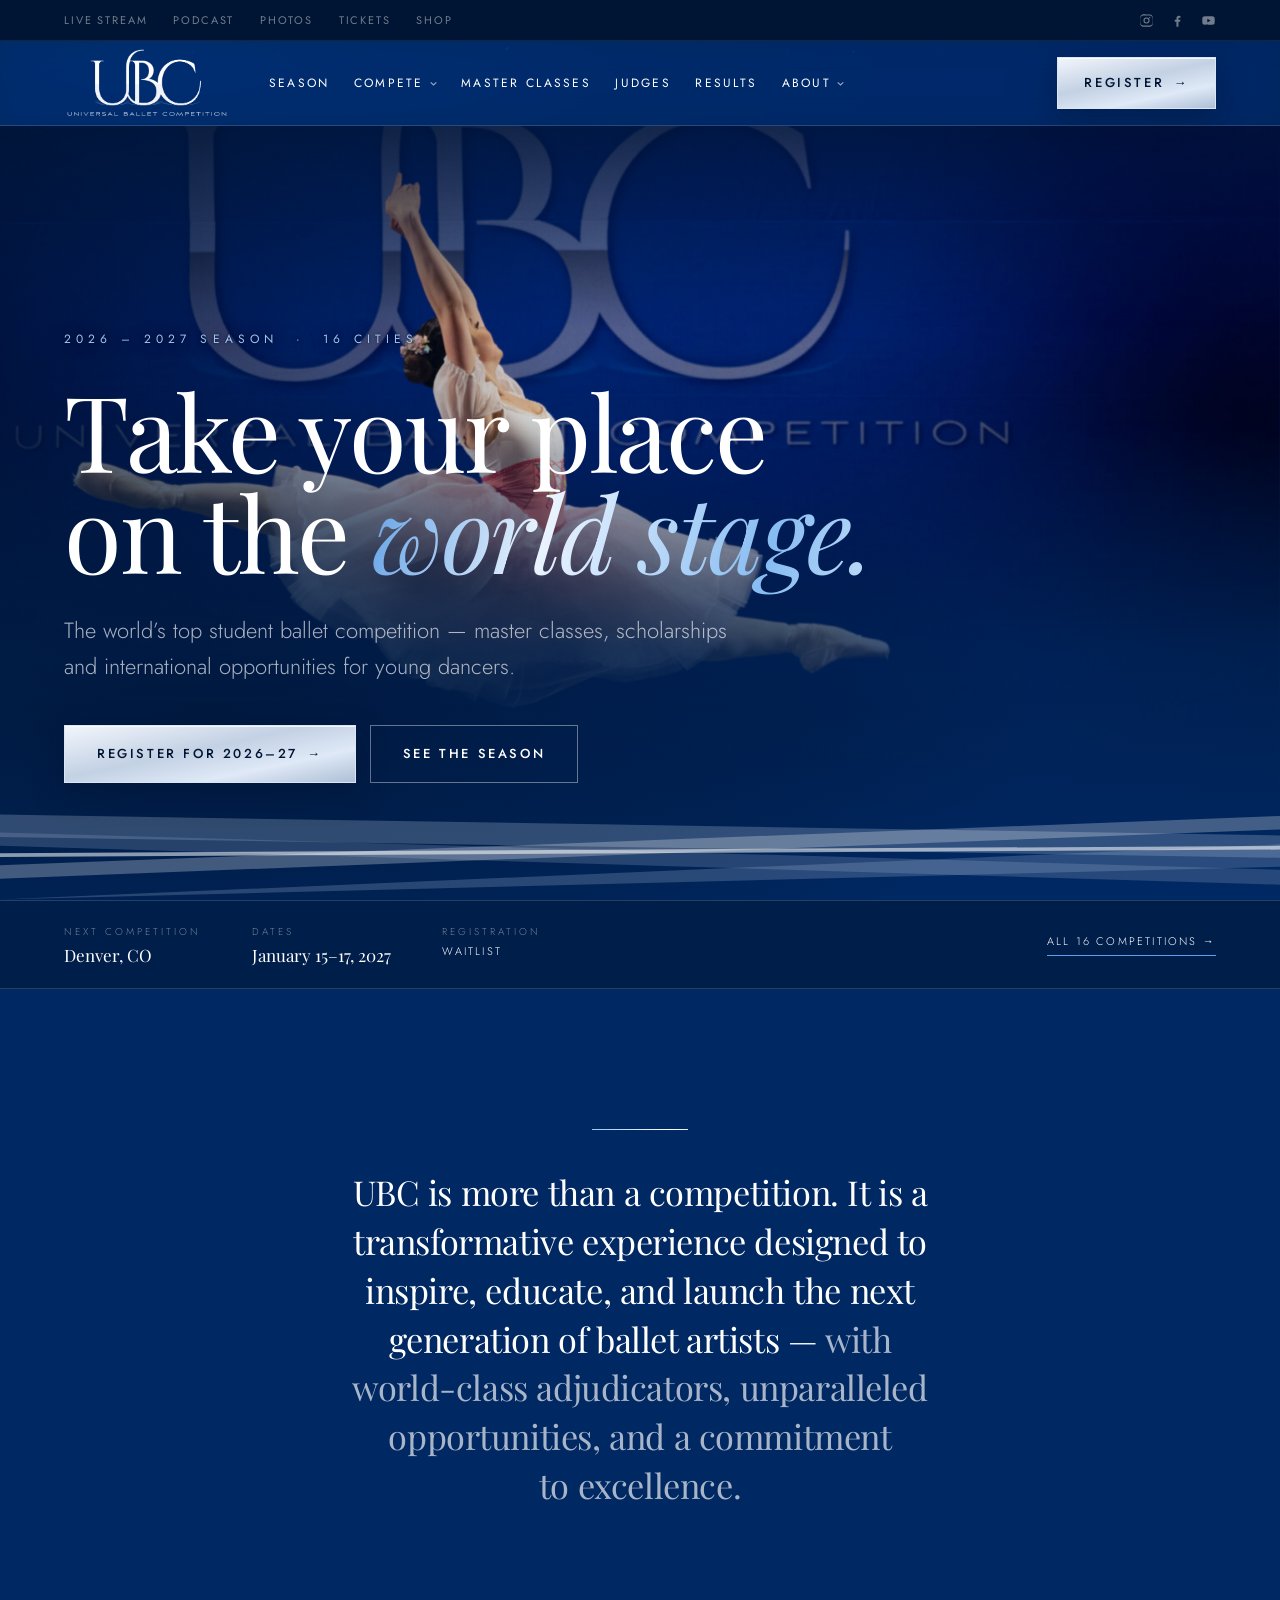
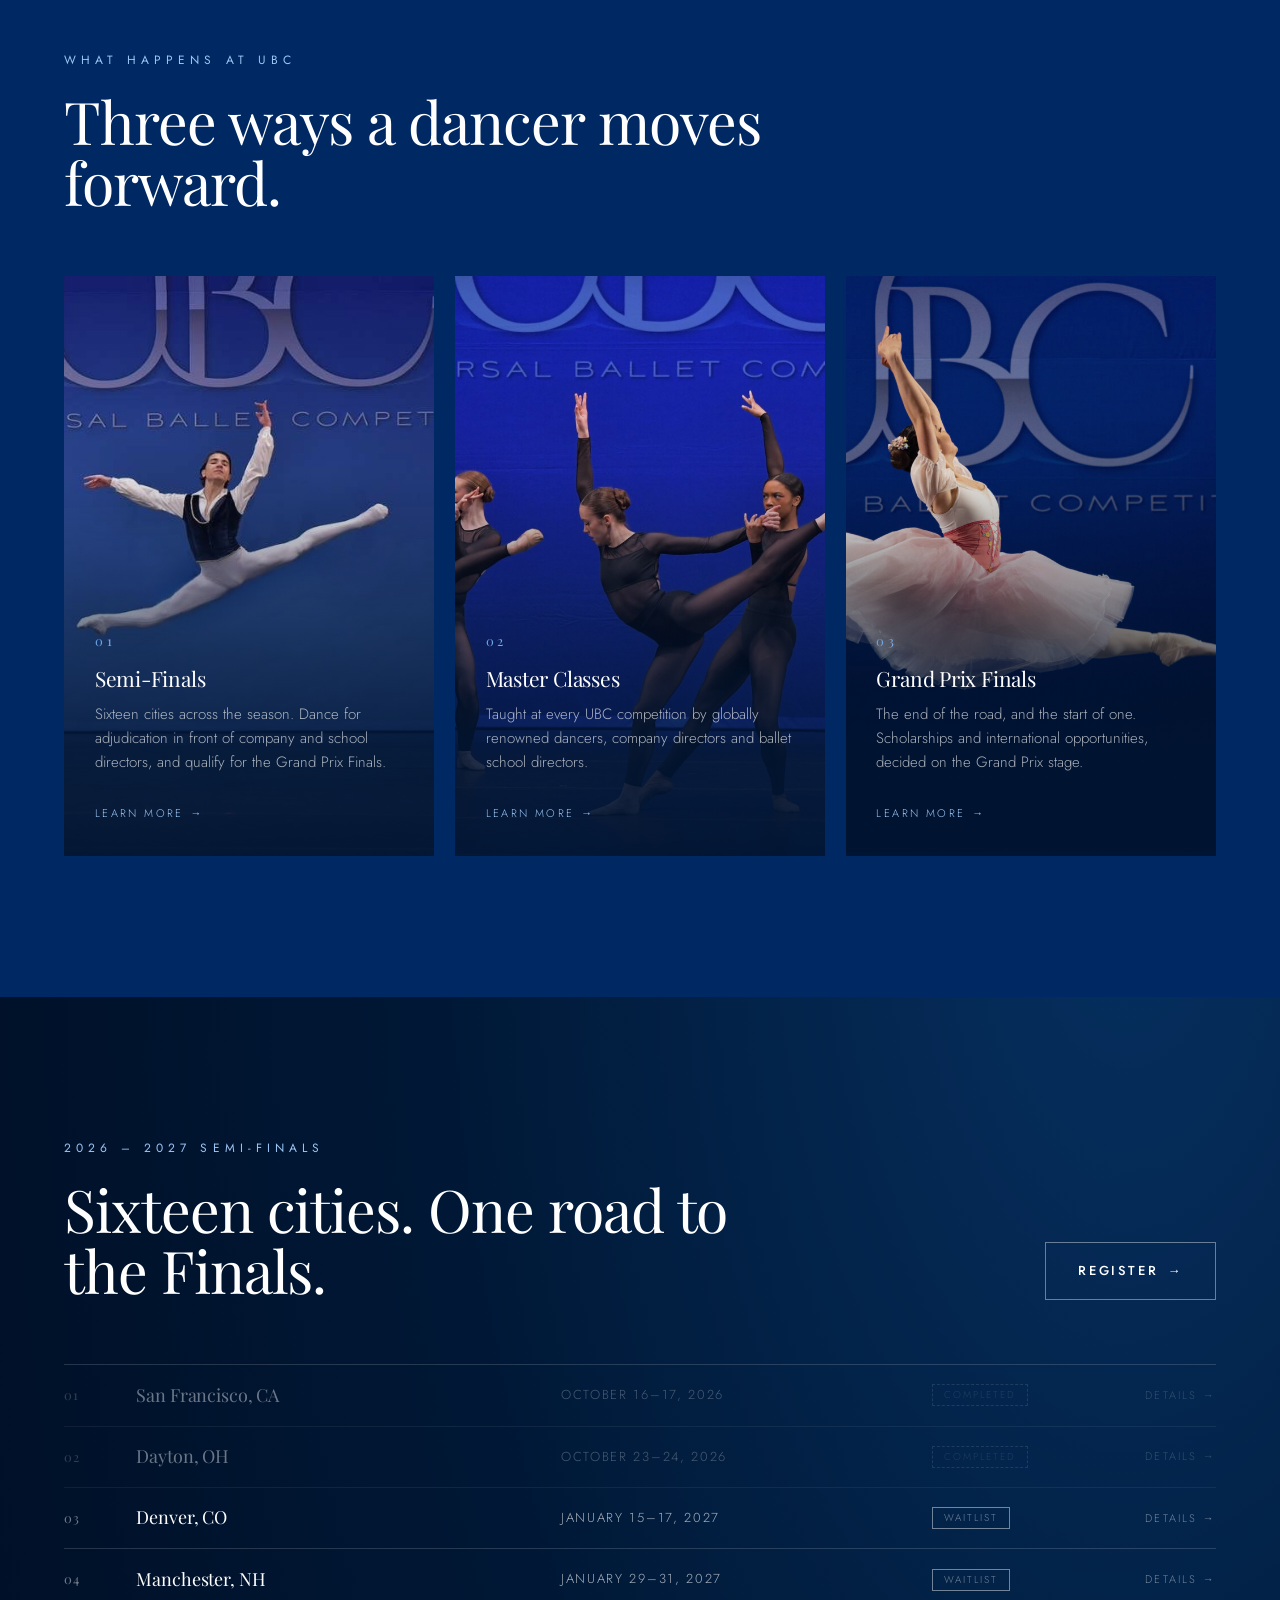
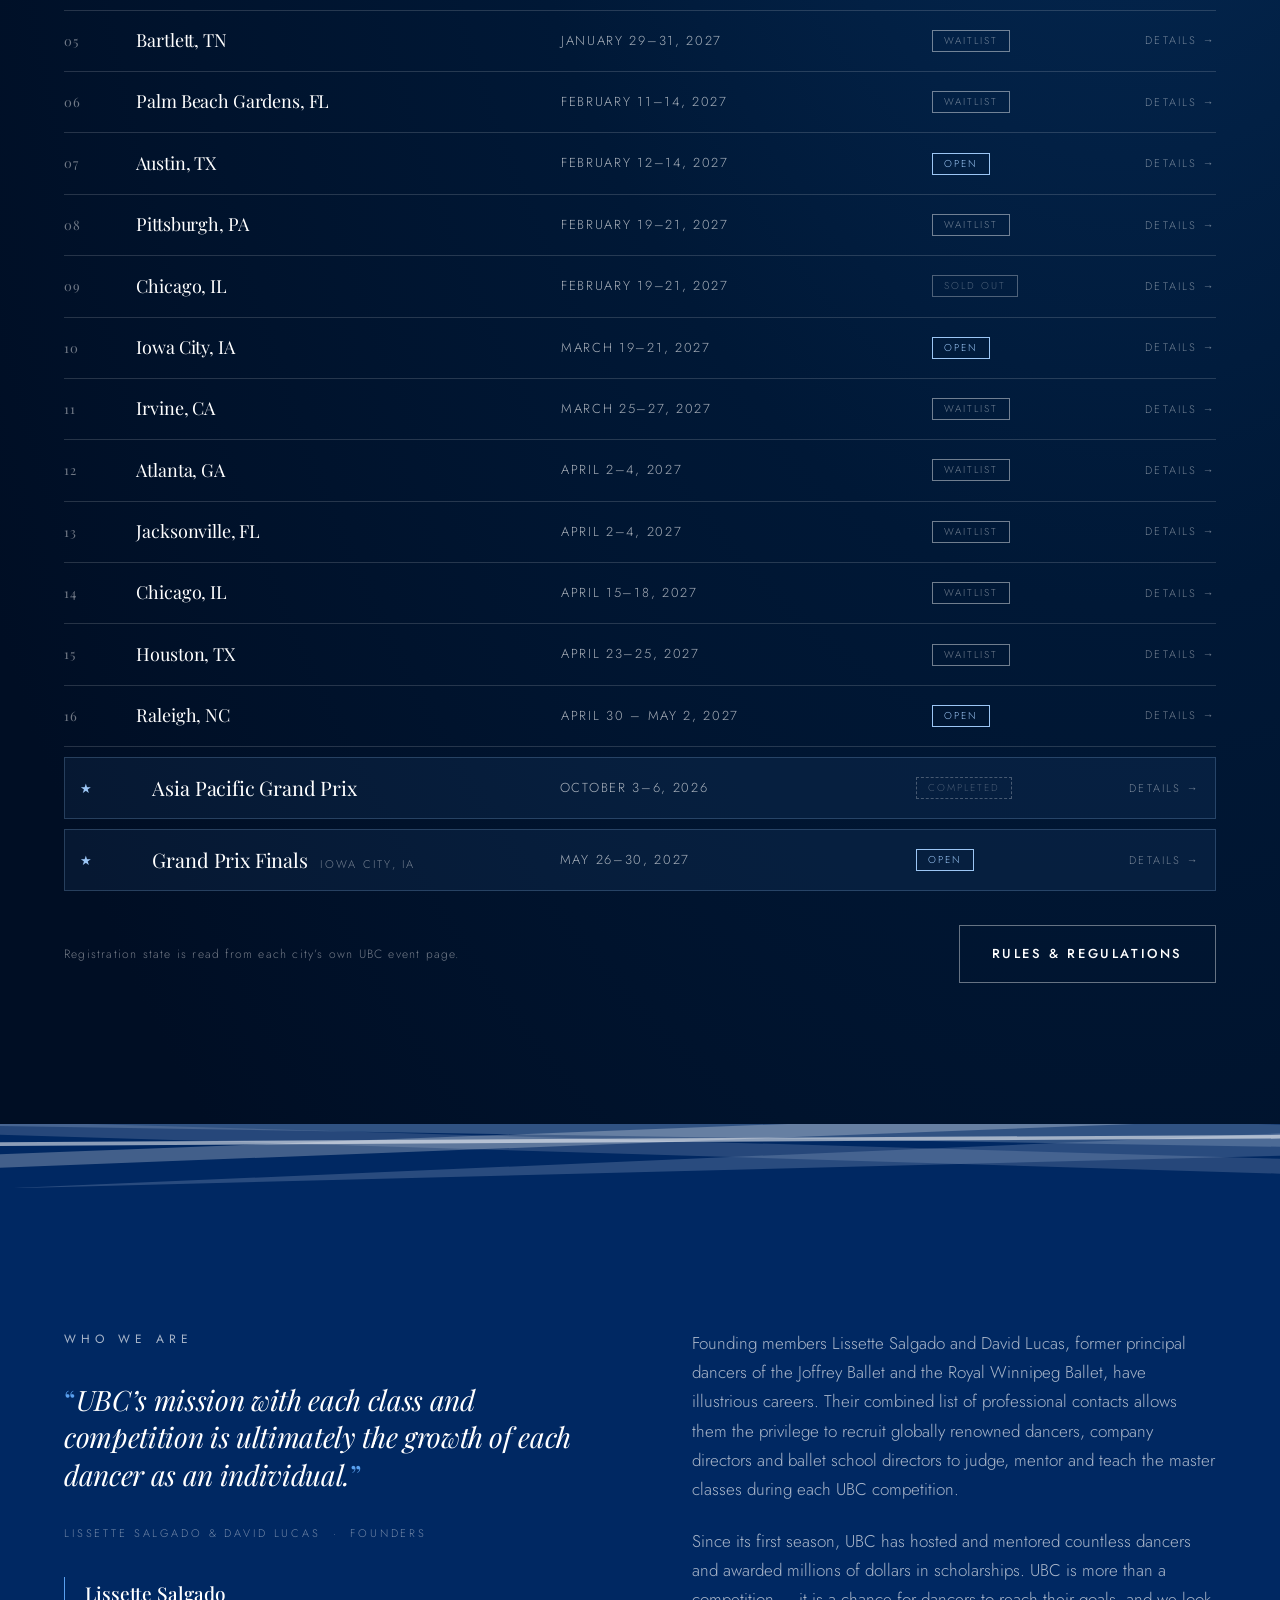
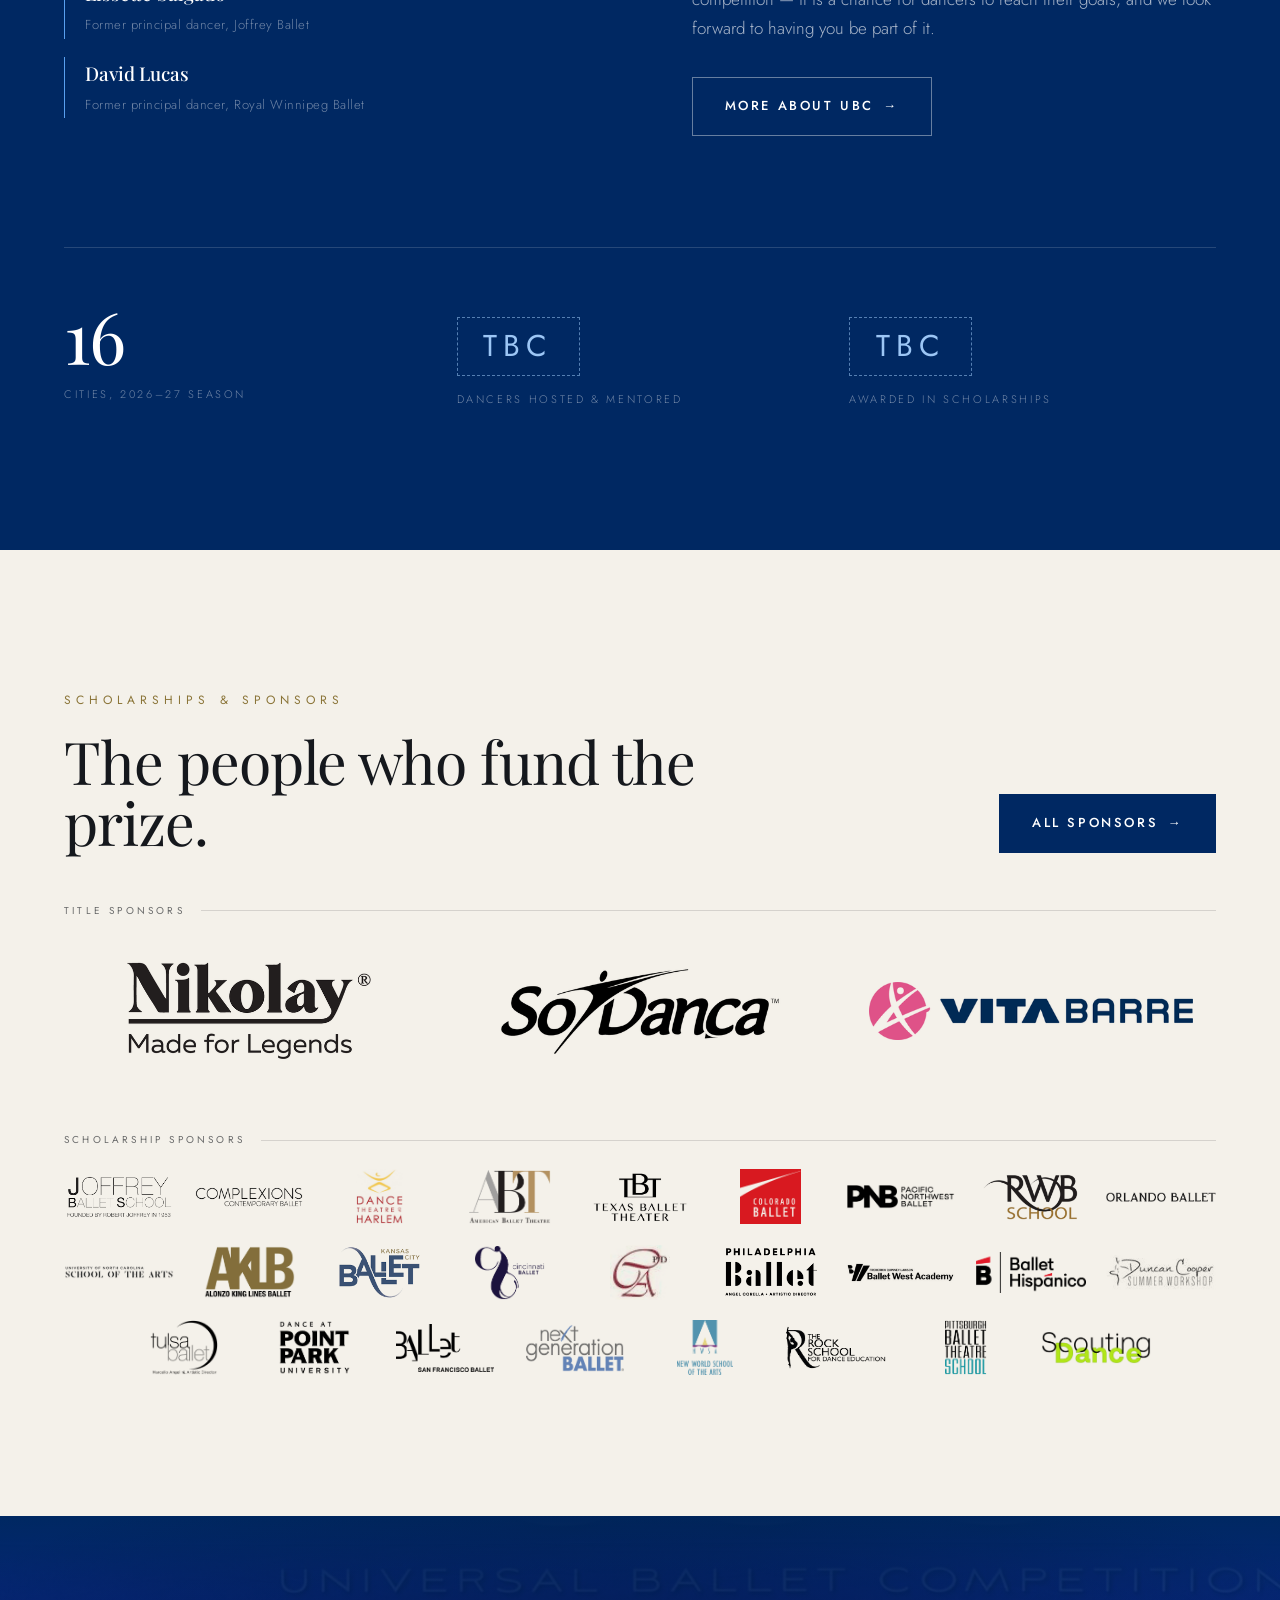
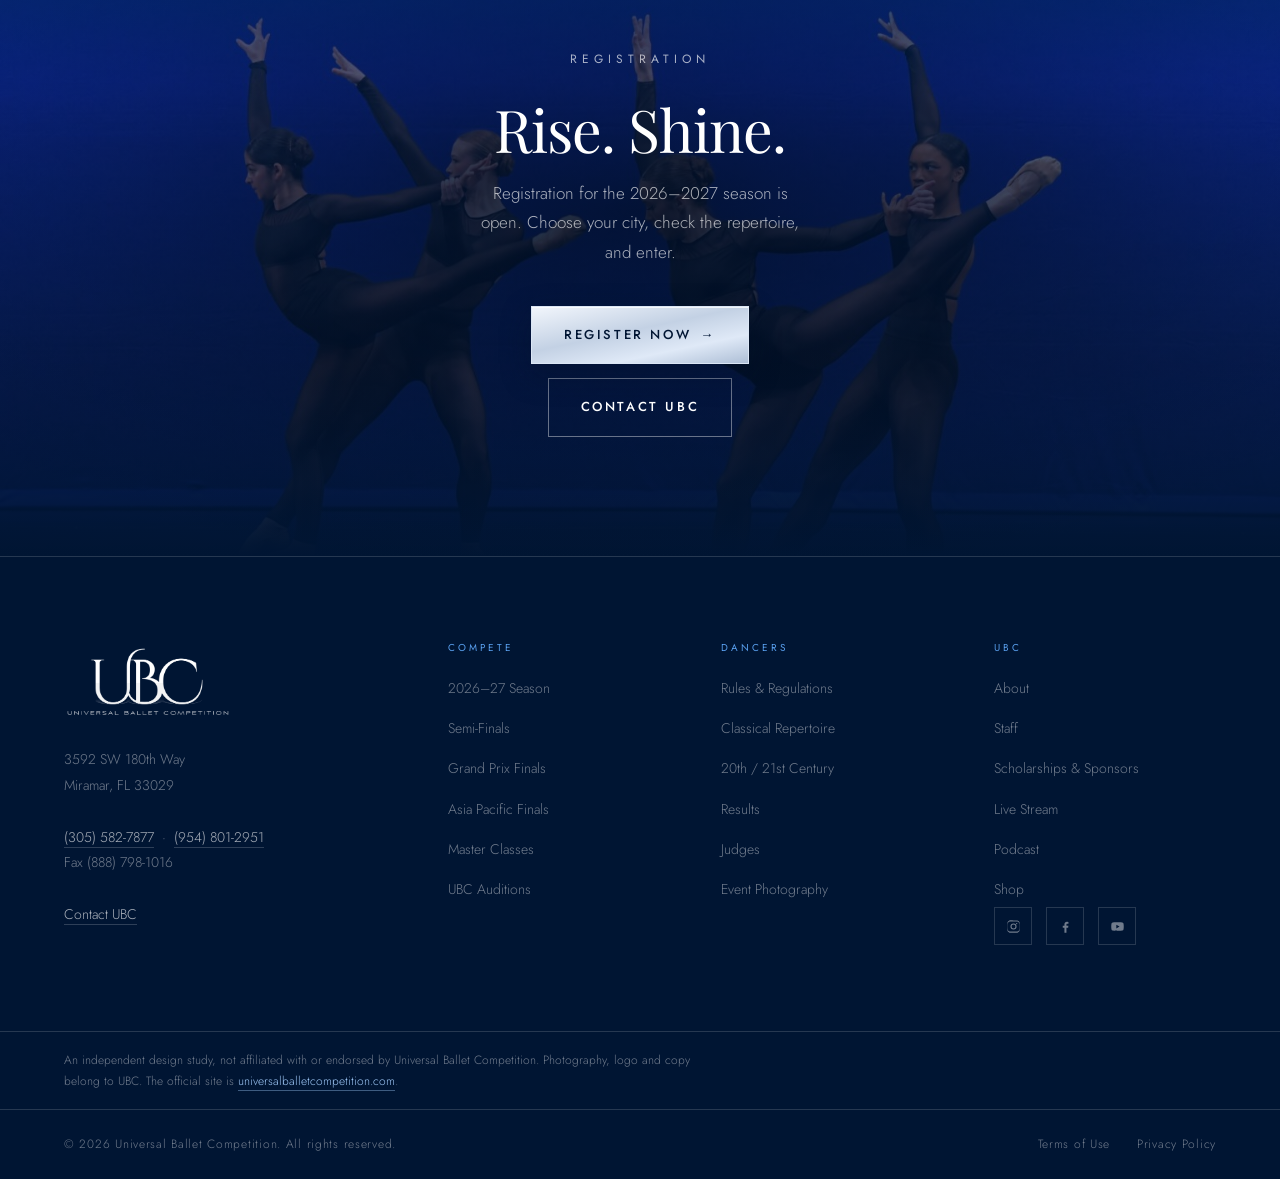
==== commit ea6bb684: "Sponsors: match UBC's current list (3 title + 26 scholarship), data-driven - data/sponsors.json (nam" ====
--- a/index.html
+++ b/index.html
@@ -338,35 +338,44 @@
     </div>
 
     <div class="tier rv">
-      <p class="tier__label">Title Sponsors</p>
-      <div class="title-row">
-        <img src="assets/img/TitleSponsor-1.jpeg" alt="UBC title sponsor" loading="lazy">
-        <img src="assets/img/TitleSponsor-3.jpeg" alt="UBC title sponsor" loading="lazy">
-        <img src="assets/img/VB_LogoHorColorLightBkgd-1024x371.png" alt="UBC title sponsor" loading="lazy">
-      </div>
+      <h3 class="tier__label" id="tier-title">Title Sponsors</h3>
+      <ul class="logos logos--title" aria-labelledby="tier-title">
+        <li class="spon"><a href="https://nikolay-world.com/" target="_blank" rel="noopener"><img src="assets/img/sponsors/nikolay.png" alt="Nikolay" width="480" height="203" style="--w:75.1%" loading="lazy" decoding="async"></a></li>
+        <li class="spon"><a href="https://www.sodanca.com/" target="_blank" rel="noopener"><img src="assets/img/sponsors/so-danca.png" alt="Só Dança" width="480" height="150" style="--w:87.4%" loading="lazy" decoding="async"></a></li>
+        <li class="spon"><a href="https://vitabarre.com/" target="_blank" rel="noopener"><img src="assets/img/sponsors/vita-barre.png" alt="Vita Barre" width="480" height="85" style="--w:100.0%" loading="lazy" decoding="async"></a></li>
+      </ul>
     </div>
 
     <div class="tier rv">
-      <p class="tier__label">Scholarship Sponsors</p>
-      <div class="sch-grid">
-        <img src="assets/img/sch_1.jpg"  alt="UBC scholarship sponsor" loading="lazy">
-        <img src="assets/img/sch_2.jpg"  alt="UBC scholarship sponsor" loading="lazy">
-        <img src="assets/img/sch_4.jpg"  alt="UBC scholarship sponsor" loading="lazy">
-        <img src="assets/img/sch_5.jpg"  alt="UBC scholarship sponsor" loading="lazy">
-        <img src="assets/img/sch_6.jpg"  alt="UBC scholarship sponsor" loading="lazy">
-        <img src="assets/img/sch_7.jpg"  alt="UBC scholarship sponsor" loading="lazy">
-        <img src="assets/img/sch_8.jpg"  alt="UBC scholarship sponsor" loading="lazy">
-        <img src="assets/img/sch_9.jpg"  alt="UBC scholarship sponsor" loading="lazy">
-        <img src="assets/img/sch_10.jpg" alt="UBC scholarship sponsor" loading="lazy">
-        <img src="assets/img/sch_11.jpg" alt="UBC scholarship sponsor" loading="lazy">
-        <img src="assets/img/sch_12.jpg" alt="UBC scholarship sponsor" loading="lazy">
-        <img src="assets/img/sch_13.jpg" alt="UBC scholarship sponsor" loading="lazy">
-        <img src="assets/img/sch_14.jpg" alt="UBC scholarship sponsor" loading="lazy">
-        <img src="assets/img/sch_16.jpg" alt="UBC scholarship sponsor" loading="lazy">
-        <img src="assets/img/sch_17.jpg" alt="UBC scholarship sponsor" loading="lazy">
-        <img src="assets/img/sch_19.png" alt="UBC scholarship sponsor" loading="lazy">
-        <img src="assets/img/sch_20.png" alt="UBC scholarship sponsor" loading="lazy">
-      </div>
+      <h3 class="tier__label" id="tier-scholarship">Scholarship Sponsors</h3>
+      <ul class="logos logos--sch" aria-labelledby="tier-scholarship">
+        <li class="spon"><a href="https://www.joffreyballetschool.com/" target="_blank" rel="noopener"><img src="assets/img/sponsors/joffrey-ballet-school.png" alt="Joffrey Ballet School" width="210" height="85" style="--w:98.2%" loading="lazy" decoding="async"></a></li>
+        <li class="spon"><a href="https://www.complexionscontemporaryballet.org/" target="_blank" rel="noopener"><img src="assets/img/sponsors/complexions.png" alt="Complexions Contemporary Ballet" width="376" height="76" style="--w:100.0%" loading="lazy" decoding="async"></a></li>
+        <li class="spon"><a href="https://www.dancetheatreofharlem.org/" target="_blank" rel="noopener"><img src="assets/img/sponsors/dance-theatre-of-harlem.png" alt="Dance Theatre of Harlem" width="203" height="240" style="--w:42.3%" loading="lazy" decoding="async"></a></li>
+        <li class="spon"><a href="https://www.abt.org/" target="_blank" rel="noopener"><img src="assets/img/sponsors/american-ballet-theatre.png" alt="American Ballet Theatre" width="362" height="240" style="--w:75.4%" loading="lazy" decoding="async"></a></li>
+        <li class="spon"><a href="https://texasballettheater.org/" target="_blank" rel="noopener"><img src="assets/img/sponsors/texas-ballet-theater.png" alt="Texas Ballet Theater" width="303" height="157" style="--w:86.8%" loading="lazy" decoding="async"></a></li>
+        <li class="spon"><a href="https://coloradoballet.org/" target="_blank" rel="noopener"><img src="assets/img/sponsors/colorado-ballet.png" alt="Colorado Ballet" width="265" height="240" style="--w:55.2%" loading="lazy" decoding="async"></a></li>
+        <li class="spon"><a href="https://www.pnb.org/" target="_blank" rel="noopener"><img src="assets/img/sponsors/pacific-northwest-ballet.png" alt="Pacific Northwest Ballet" width="480" height="110" style="--w:100.0%" loading="lazy" decoding="async"></a></li>
+        <li class="spon"><a href="https://www.rwb.org/" target="_blank" rel="noopener"><img src="assets/img/sponsors/royal-winnipeg-ballet-school.png" alt="Royal Winnipeg Ballet School" width="356" height="178" style="--w:88.3%" loading="lazy" decoding="async"></a></li>
+        <li class="spon"><a href="https://orlandoballet.org/" target="_blank" rel="noopener"><img src="assets/img/sponsors/orlando-ballet.png" alt="Orlando Ballet" width="315" height="28" style="--w:100.0%" loading="lazy" decoding="async"></a></li>
+        <li class="spon"><img src="assets/img/sponsors/uncsa.png" alt="University of North Carolina School of the Arts" width="439" height="58" style="--w:100.0%" loading="lazy" decoding="async"></li>
+        <li class="spon"><a href="https://linesballet.org/" target="_blank" rel="noopener"><img src="assets/img/sponsors/alonzo-king-lines-ballet.png" alt="Alonzo King LINES Ballet" width="419" height="240" style="--w:82.5%" loading="lazy" decoding="async"></a></li>
+        <li class="spon"><a href="https://kcballet.org/" target="_blank" rel="noopener"><img src="assets/img/sponsors/kansas-city-ballet.png" alt="Kansas City Ballet" width="155" height="99" style="--w:78.1%" loading="lazy" decoding="async"></a></li>
+        <li class="spon"><a href="https://cballet.org/" target="_blank" rel="noopener"><img src="assets/img/sponsors/cincinnati-ballet.png" alt="Cincinnati Ballet" width="310" height="240" style="--w:64.6%" loading="lazy" decoding="async"></a></li>
+        <li class="spon"><img src="assets/img/sponsors/unidentified-ga-pd.png" alt="Scholarship sponsor (GA/PD monogram)" width="55" height="51" style="--w:53.9%" loading="lazy" decoding="async"></li>
+        <li class="spon"><a href="https://philadelphiaballet.org/" target="_blank" rel="noopener"><img src="assets/img/sponsors/philadelphia-ballet.png" alt="Philadelphia Ballet" width="354" height="191" style="--w:85.0%" loading="lazy" decoding="async"></a></li>
+        <li class="spon"><a href="https://www.academy.balletwest.org/" target="_blank" rel="noopener"><img src="assets/img/sponsors/ballet-west-academy.png" alt="Ballet West Academy" width="396" height="75" style="--w:100.0%" loading="lazy" decoding="async"></a></li>
+        <li class="spon"><a href="https://www.ballethispanico.org/" target="_blank" rel="noopener"><img src="assets/img/sponsors/ballet-hispanico.png" alt="Ballet Hispánico" width="480" height="179" style="--w:100.0%" loading="lazy" decoding="async"></a></li>
+        <li class="spon"><a href="https://www.duncancooper.com/" target="_blank" rel="noopener"><img src="assets/img/sponsors/duncan-cooper.png" alt="Duncan Cooper Summer Workshop" width="140" height="45" style="--w:100.0%" loading="lazy" decoding="async"></a></li>
+        <li class="spon"><a href="https://tulsaballet.org/" target="_blank" rel="noopener"><img src="assets/img/sponsors/tulsa-ballet.png" alt="Tulsa Ballet" width="298" height="240" style="--w:62.1%" loading="lazy" decoding="async"></a></li>
+        <li class="spon"><a href="https://www.pointpark.edu/" target="_blank" rel="noopener"><img src="assets/img/sponsors/point-park-university.png" alt="Point Park University Dance" width="167" height="126" style="--w:66.3%" loading="lazy" decoding="async"></a></li>
+        <li class="spon"><a href="https://www.sfballet.org/" target="_blank" rel="noopener"><img src="assets/img/sponsors/san-francisco-ballet.png" alt="San Francisco Ballet School" width="480" height="235" style="--w:89.3%" loading="lazy" decoding="async"></a></li>
+        <li class="spon"><a href="https://www.strazcenter.org/patel-conservatory/dance/next-generation-ballet/" target="_blank" rel="noopener"><img src="assets/img/sponsors/next-generation-ballet.png" alt="Next Generation Ballet at the Straz Center" width="480" height="235" style="--w:89.3%" loading="lazy" decoding="async"></a></li>
+        <li class="spon"><a href="https://nwsa.mdc.edu/" target="_blank" rel="noopener"><img src="assets/img/sponsors/new-world-school-of-the-arts.png" alt="New World School of the Arts" width="243" height="240" style="--w:50.6%" loading="lazy" decoding="async"></a></li>
+        <li class="spon"><a href="https://www.therockschool.org/" target="_blank" rel="noopener"><img src="assets/img/sponsors/the-rock-school.png" alt="The Rock School for Dance Education" width="291" height="129" style="--w:93.8%" loading="lazy" decoding="async"></a></li>
+        <li class="spon"><img src="assets/img/sponsors/pittsburgh-ballet-theatre-school.png" alt="Pittsburgh Ballet Theatre School" width="186" height="240" style="--w:38.8%" loading="lazy" decoding="async"></li>
+        <li class="spon"><img src="assets/img/sponsors/scouting-dance.png" alt="Scouting Dance" width="480" height="141" style="--w:100.0%" loading="lazy" decoding="async"></li>
+      </ul>
     </div>
   </div>
 </section>
--- a/assets/ubc.css
+++ b/assets/ubc.css
@@ -367,17 +367,32 @@
 .sponsors h2{ color:var(--ink); }
 .sponsors .rule{ background:#b99a4e; }
 .tier{ margin-top:clamp(34px,4vw,54px); }
-.tier__label{ font-size:10px; letter-spacing:.32em; text-transform:uppercase; color:rgba(21,24,29,.5); margin-bottom:22px; display:flex; align-items:center; gap:16px; }
+.tier__label{ font-family:inherit; font-weight:400; font-size:10px; line-height:1.4; letter-spacing:.32em; text-transform:uppercase; color:rgba(21,24,29,.62); margin:0 0 22px; display:flex; align-items:center; gap:16px; }
 .tier__label::after{ content:""; flex:1; height:1px; background:rgba(21,24,29,.14); }
-.title-row{ display:flex; flex-wrap:wrap; align-items:center; gap:clamp(28px,5vw,70px); }
-.title-row img{ height:clamp(58px,6vw,86px); width:auto; object-fit:contain; mix-blend-mode:multiply; }
-.sch-grid{ display:grid; grid-template-columns:repeat(auto-fill,minmax(104px,1fr)); gap:clamp(14px,2vw,30px); align-items:center; }
-.sch-grid img{
-  width:100%; height:auto; aspect-ratio:1; object-fit:contain;
-  filter:grayscale(1) contrast(.92); opacity:.58; mix-blend-mode:multiply;
-  transition:filter .45s var(--ease), opacity .45s var(--ease), transform .45s var(--ease);
-}
-.sch-grid img:hover{ filter:none; opacity:1; transform:scale(1.05); }
+
+/* Sponsor logos, in their own colours: a greyscale wash turned light marks
+   (Scouting Dance's lime, NWSA's teal) nearly invisible. Every cell has the
+   same aspect ratio; build.py gives each logo a width (--w) that equalises its optical area, so square crests and
+   long wordmarks read at the same weight. Rows are centred so a short last
+   row sits in the middle instead of hanging off the left. */
+.logos{ list-style:none; margin:0; padding:0; display:flex; flex-wrap:wrap; justify-content:center; --gap:clamp(10px,1.6vw,22px); gap:var(--gap); }
+.spon{ flex:0 0 calc((100% - (var(--cols) - 1) * var(--gap)) / var(--cols)); display:flex; }
+.spon > a{ flex:1; display:flex; border-radius:6px; outline-offset:4px; }
+.logos img{
+  display:block; margin:auto; width:var(--w,60%); max-width:100%; height:auto; max-height:100%;
+  mix-blend-mode:multiply;
+}
+.logos--title{ --cols:3; }
+.logos--title .spon{ aspect-ratio:2.6; padding:0 2%; }
+.logos--sch{ --cols:9; }
+.logos--sch .spon{ aspect-ratio:2; }
+.logos--sch img{ transition:transform .45s var(--ease); }
+.logos--sch a:hover img, .logos--sch a:focus-visible img{ transform:scale(1.06); }
+.logos a:focus-visible{ outline:2px solid var(--slate); }
+@media (max-width:1100px){ .logos--sch{ --cols:6; } }
+@media (max-width:720px){ .logos--sch{ --cols:4; } .logos--title{ --cols:2; } }
+@media (max-width:460px){ .logos--sch{ --cols:3; } }
+@media (prefers-reduced-motion:reduce){ .logos--sch img{ transition:none; } .logos--sch a:hover img, .logos--sch a:focus-visible img{ transform:none; } }
 
 /* CLOSING CTA */
 .close{ position:relative; isolation:isolate; min-height:clamp(420px,56vw,640px); display:grid; place-items:center; text-align:center; overflow:hidden; }
@@ -509,10 +524,12 @@
     background:var(--navy-deep); border-left:1px solid var(--navy-line);
     flex-direction:column; align-items:stretch; gap:0; margin:0;
     padding:104px 30px 40px; overflow-y:auto;
-    transform:translateX(100%); transition:transform .5s var(--ease);
-    box-shadow:-30px 0 70px rgba(0,8,22,.5);
+    transform:translateX(100%); transition:transform .5s var(--ease), box-shadow .5s var(--ease);
+    /* shadow only while open: on the closed, off-screen drawer it bled a dark
+       band down the right edge of every page on phones */
+    box-shadow:none;
   }
-  .nav .menu.open{ transform:none; }
+  .nav .menu.open{ transform:none; box-shadow:-30px 0 70px rgba(0,8,22,.5); }
   .menu > li > a{ padding:15px 0; border-bottom:1px solid rgba(255,255,255,.08); font-size:14px; }
   .menu > li > a::after{ display:none; }
   .caret{ display:none; }
